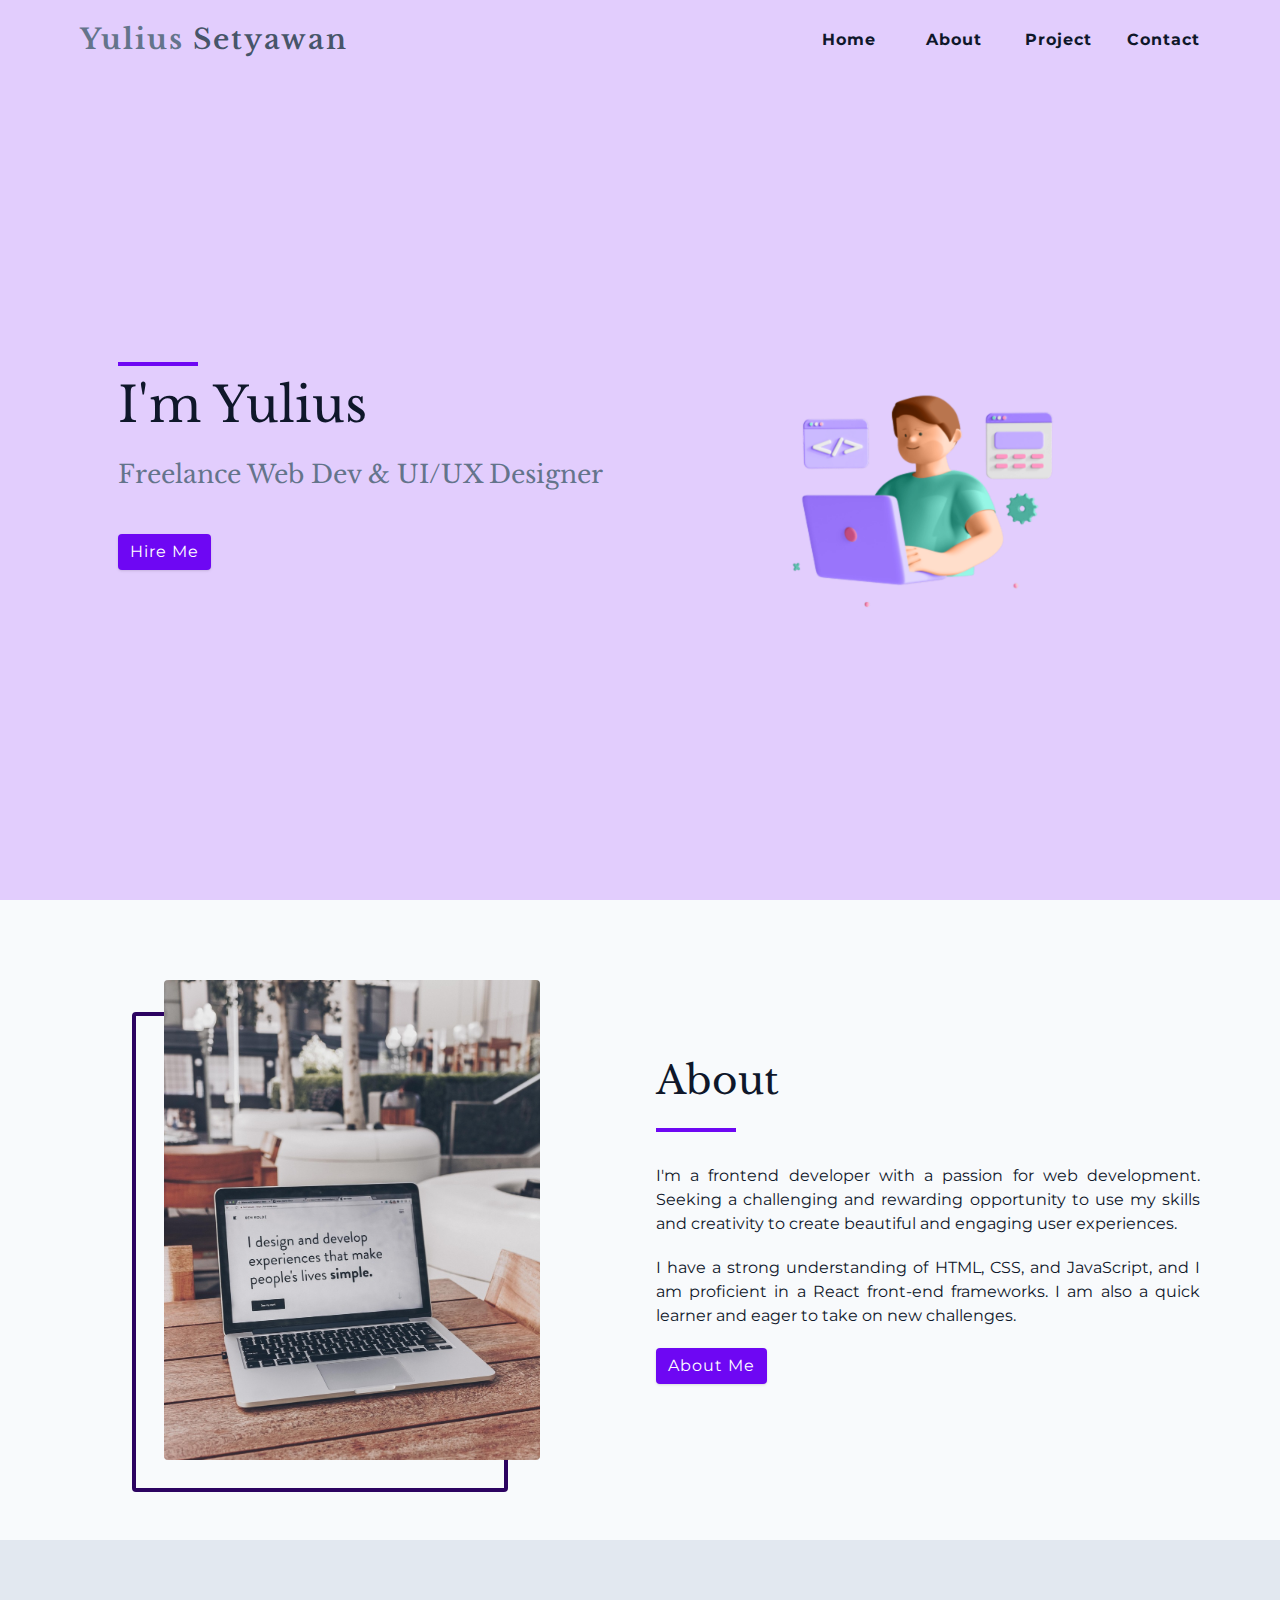
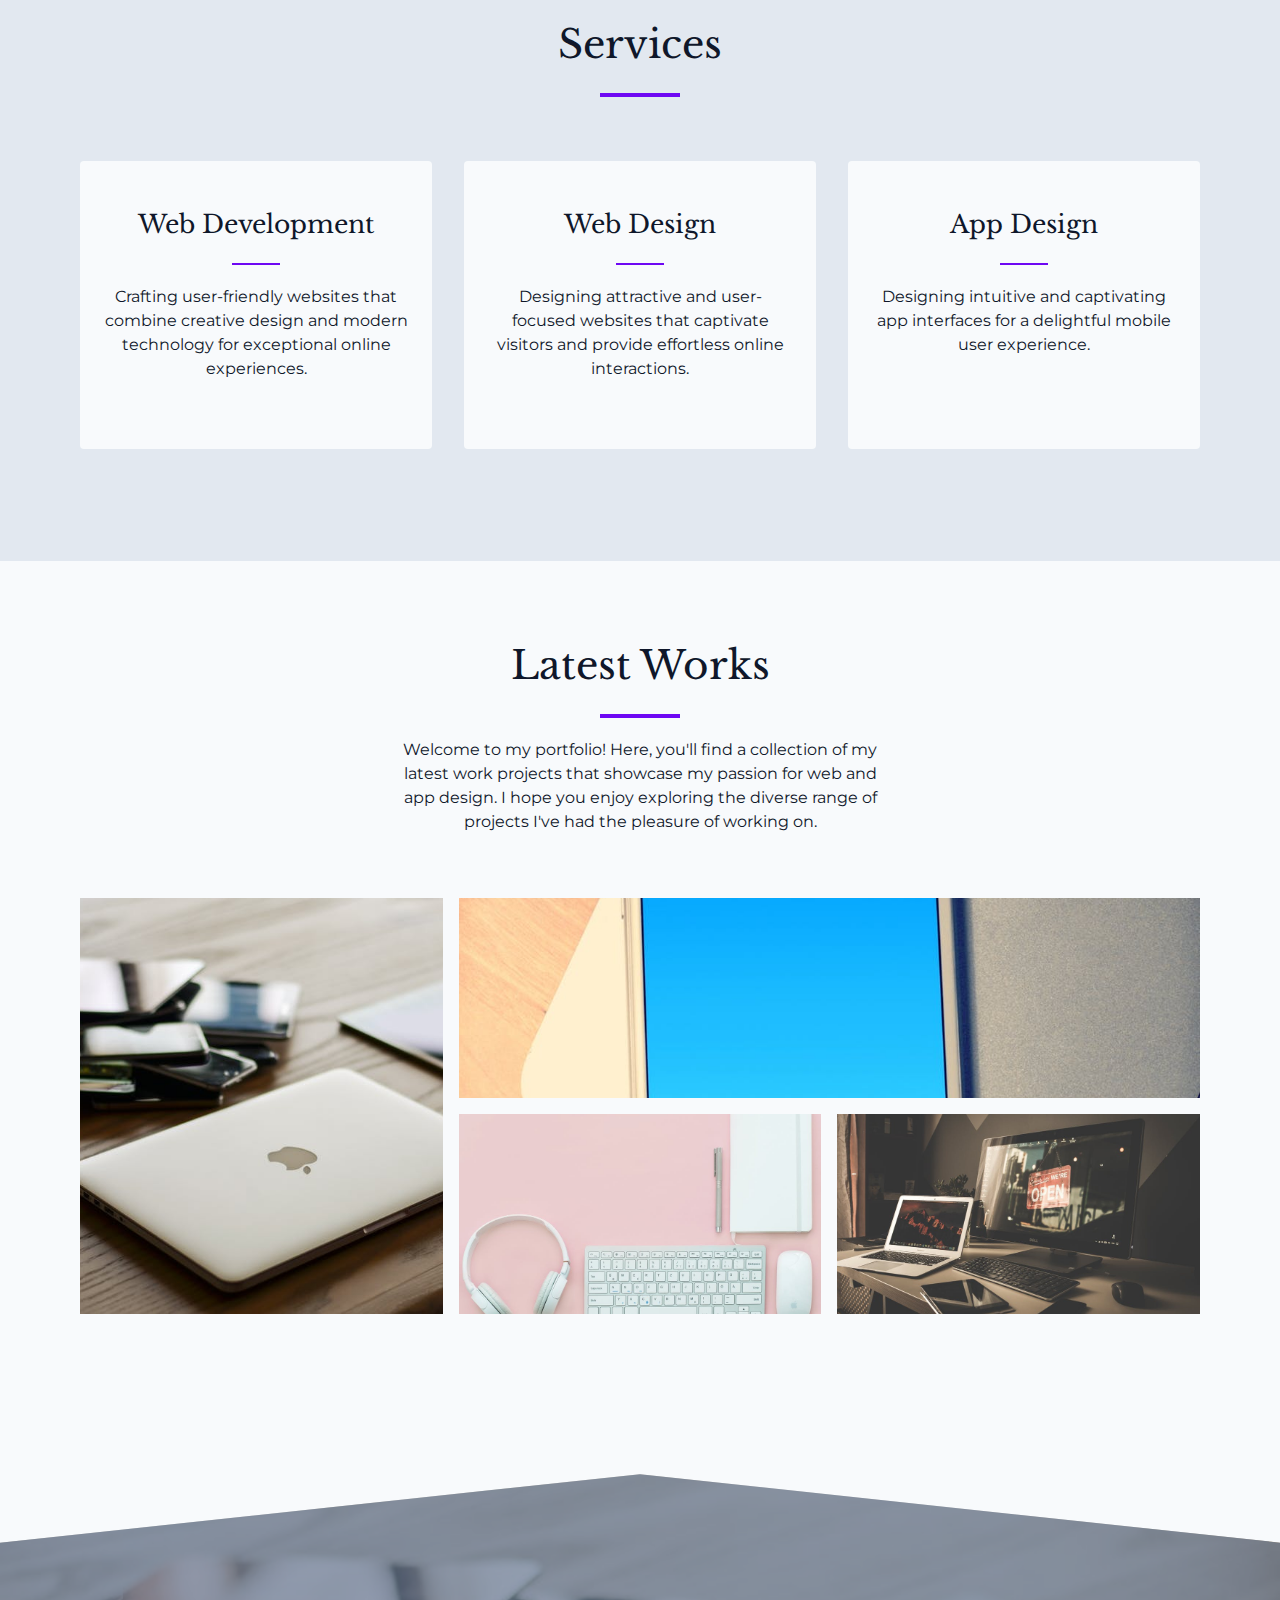
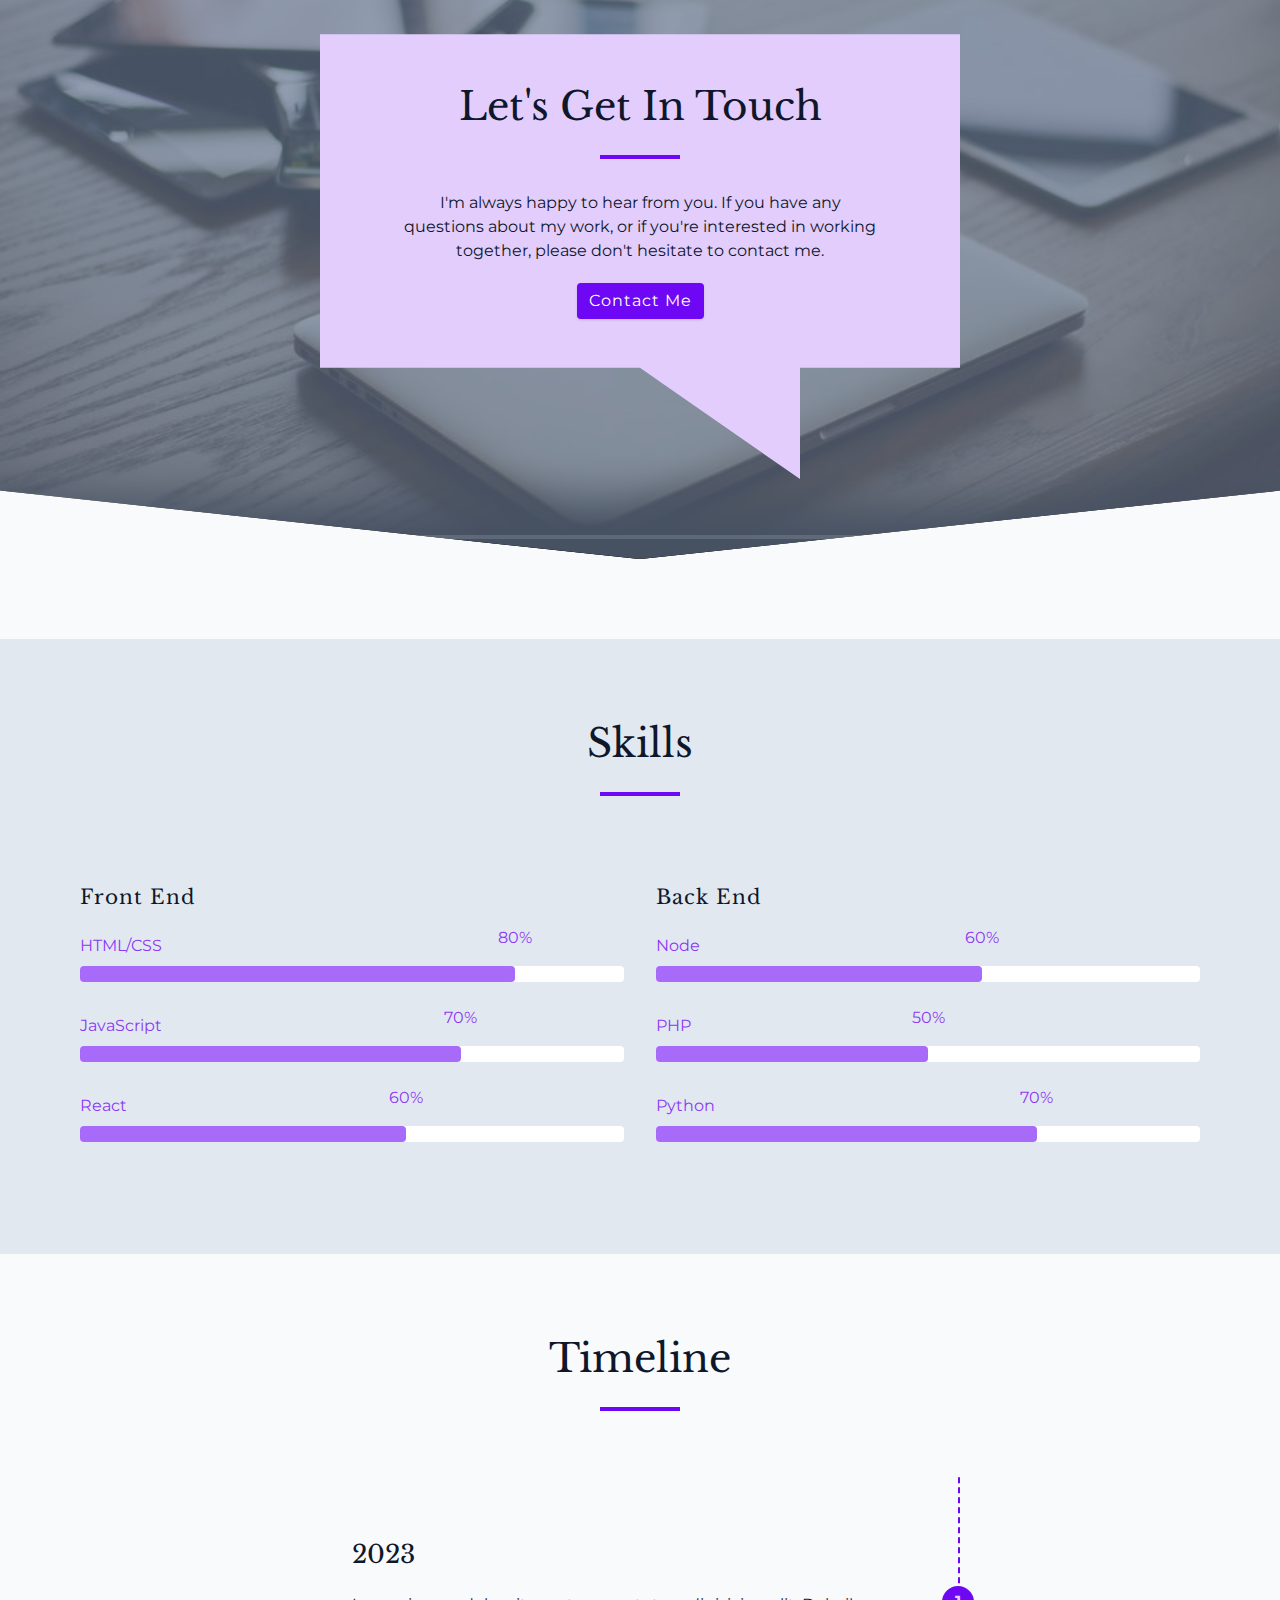
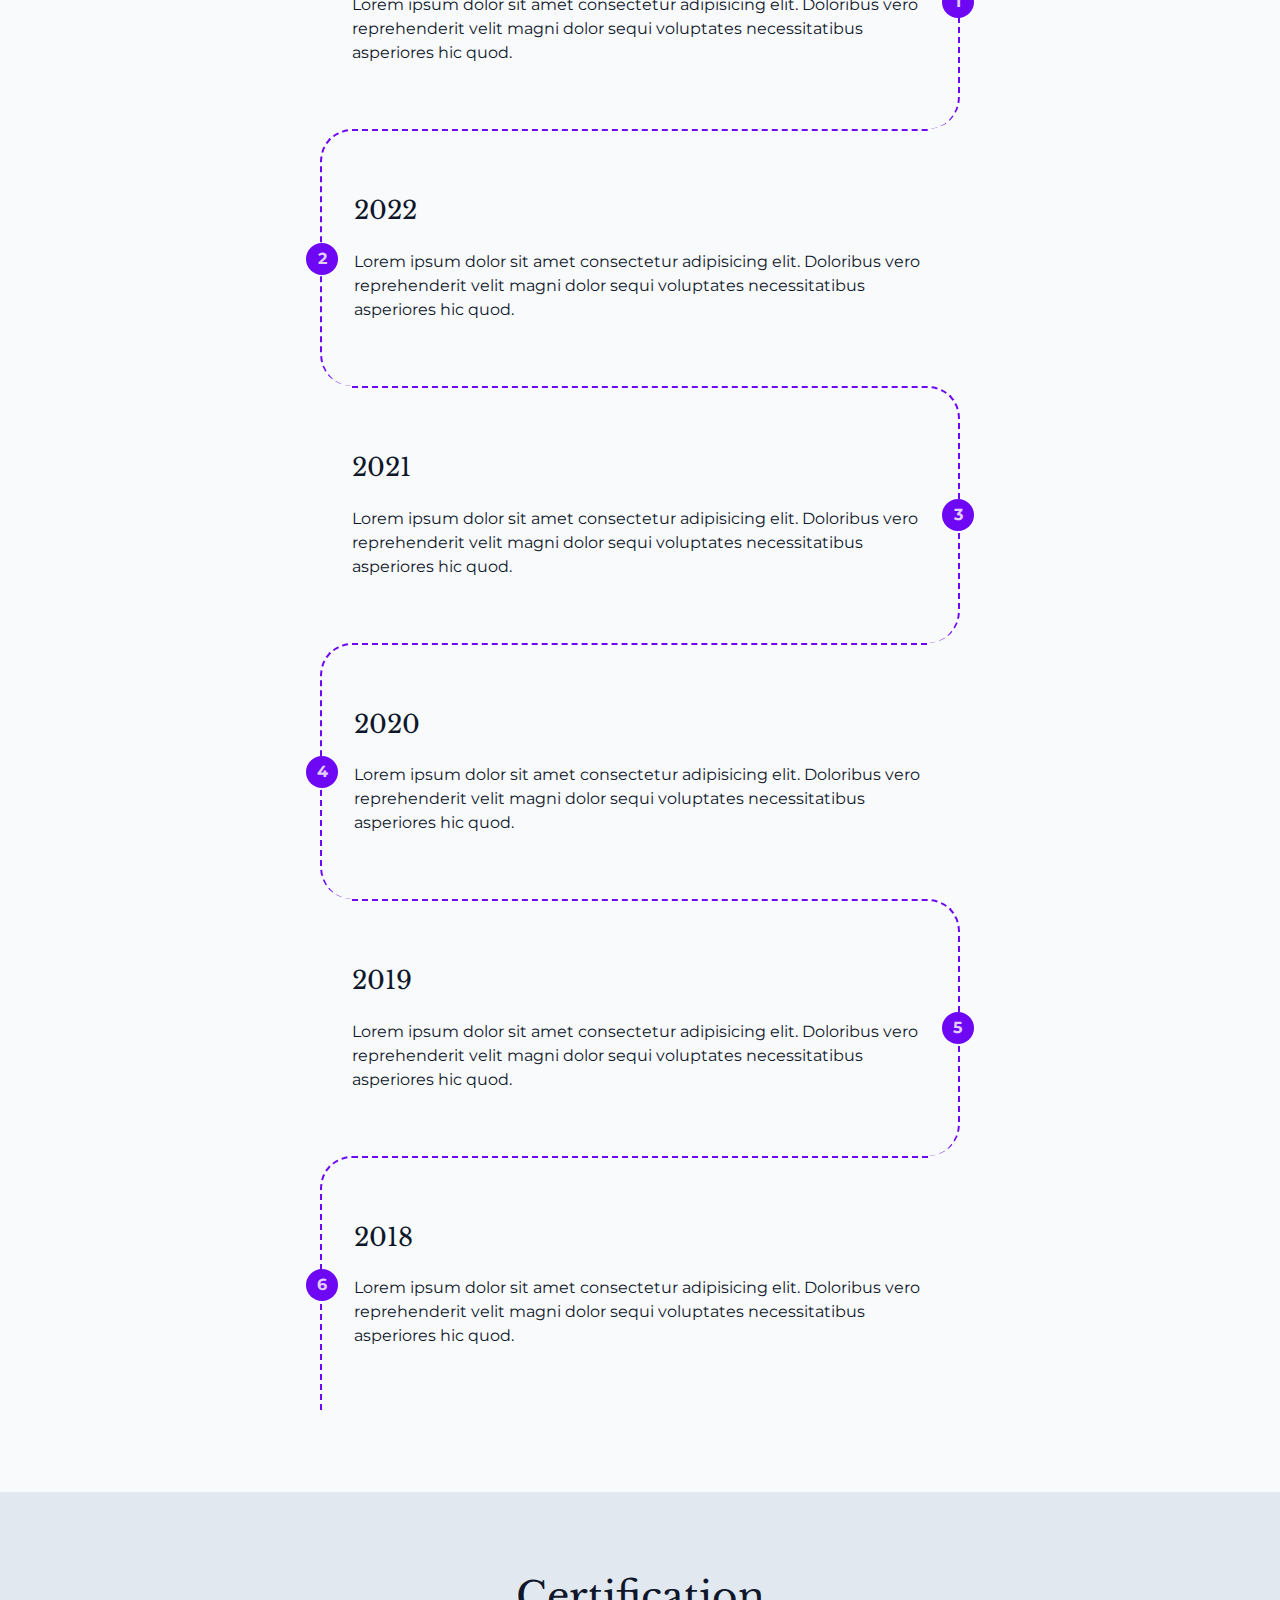
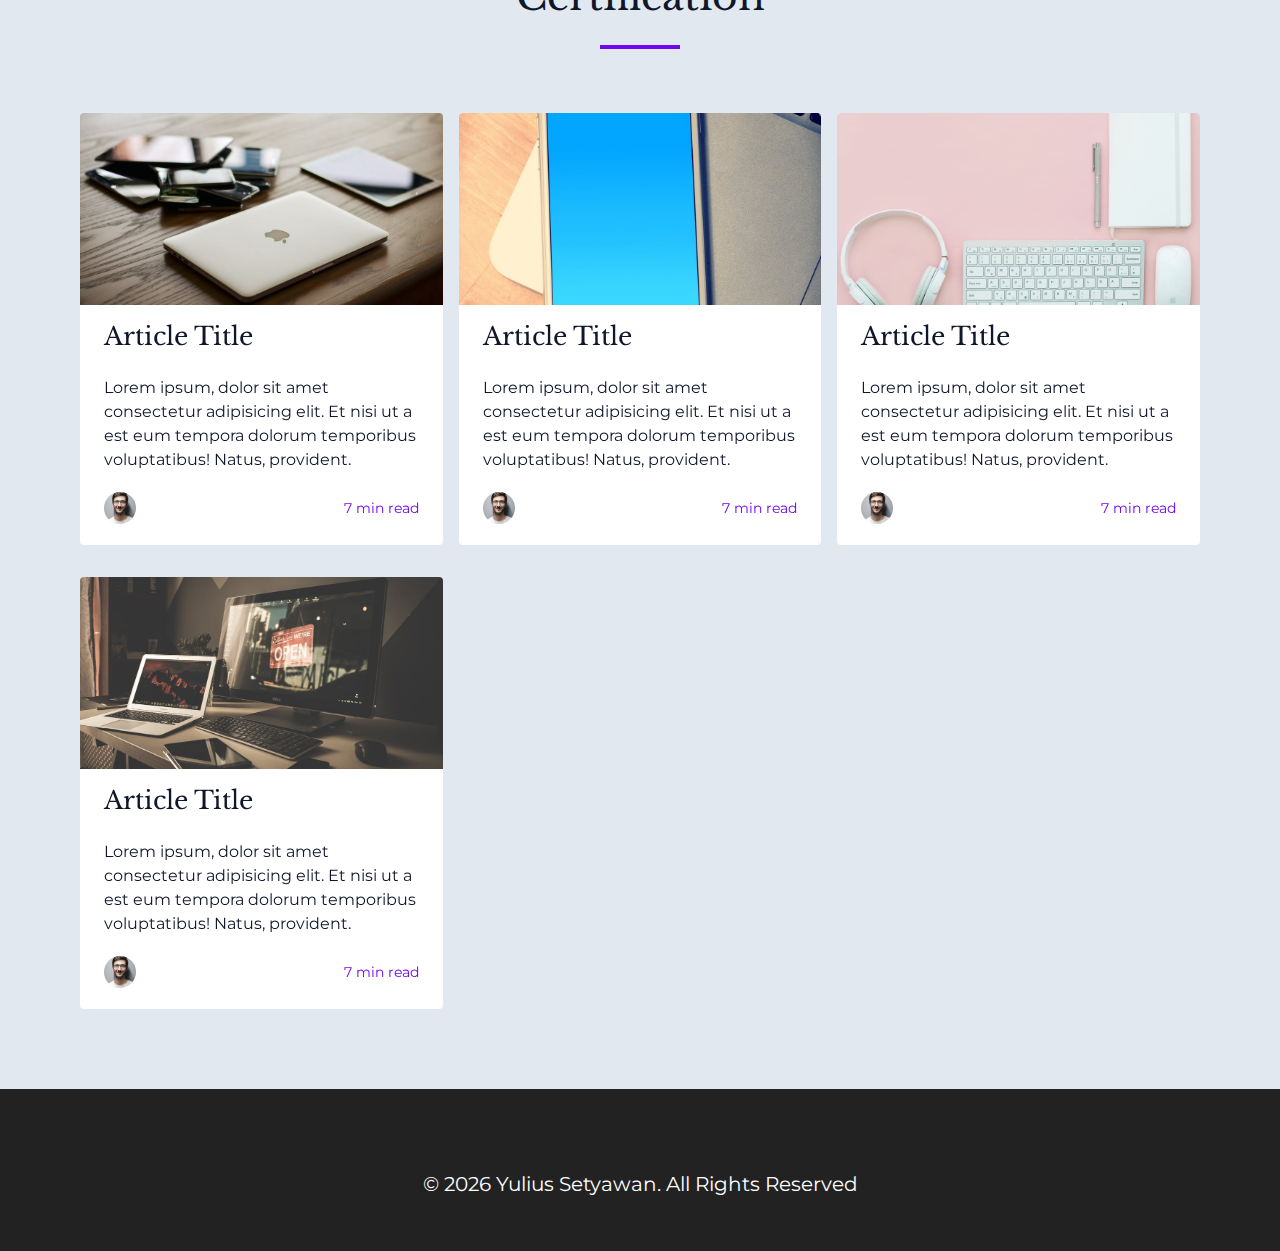
==== index.html @ 5d81283d "contact page" ====
<!DOCTYPE html>
<html lang="en">

<head>
  <meta charset="UTF-8">
  <meta name="viewport" content="width=device-width, initial-scale=1.0">
  <title>Yulius || Home</title>
  <!-- add icon link -->
  <link rel="icon" href="./images/favicon.png" type="image/x-icon">
  <!-- font-awesome -->
  <link rel="stylesheet" href="https://use.fontawesome.com/releases/v5.6.3/css/all.css"
    integrity="sha384-UHRtZLI+pbxtHCWp1t77Bi1L4ZtiqrqD80Kn4Z8NTSRyMA2Fd33n5dQ8lWUE00s/" crossorigin="anonymous">
  <!-- css -->
  <link rel="stylesheet" href="./css/normalize.css">
  <link rel="stylesheet" href="./css/styles.css">
</head>

<body>
  <!-- navbar -->
  <nav class="nav" id="nav">
    <div class="nav-center">
      <!-- nav header -->
      <div class="nav-header">
        <!-- <img src="./images/logo2.svg" alt="logo" class="nav-logo"> -->
        <h4 class="nav-logo">Yulius <span>Setyawan</span></h4>
        <button class="nav-btn" id="nav-btn">
          <i class="fas fa-bars"></i>
        </button>
      </div>
      <!-- nav links -->
      <ul class="nav-links">
        <li><a href="./index.html">home</a></li>
        <li><a href="./about.html">about</a></li>
        <li><a href="./project.html">project</a></li>
        <li><a href="./contact.html">contact</a></li>
      </ul>
    </div>
  </nav>
  <!-- end of navbar -->

  <!-- sidebar -->
  <aside class="sidebar" id="sidebar">
    <div>
      <button class="close-btn" id="close-btn"><i class="fas fa-times"></i></button>
      <!-- nav links -->
      <ul class="sidebar-links">
        <li><a href="./index.html">home</a></li>
        <li><a href="./about.html">about</a></li>
        <li><a href="./project.html">project</a></li>
        <li><a href="./contact.html">contact</a></li>
      </ul>
      <!-- social icons -->
      <ul class="social-icons">
        <li>
          <a href="https://www.linkedin.com/in/yulius17/" target="_blank" class="social-icon">
            <i class="fab fa-linkedin"></i>
          </a>
        </li>
        <li>
          <a href="https://github.com/yuliussetyawan" class="social-icon" target="_blank">
            <i class="fab fa-github"></i>
          </a>
        </li>
        <li>
          <a href="https://www.facebook.com/yulius.setyawan.35/" class="social-icon" target="_blank">
            <i class="fab fa-facebook"></i>
          </a>
        </li>
        <li>
          <a href="https://instagram.com/yuliussetyawan" class="social-icon" target="_blank">
            <i class="fab fa-instagram"></i>
          </a>
        </li>
        <li>
          <a href="https://twitter.com/ylssty17" class="social-icon" target="_blank">
            <i class="fab fa-twitter"></i>
          </a>
        </li>
      </ul>
    </div>
  </aside>
  <!-- end of sidebar -->
  <!-- hero -->
  <header class="hero">
    <div class="section-center hero-center">
      <article class="hero-info">
        <div class="underline"></div>
        <h1>i'm yulius</h1>
        <h4>freelance web dev & UI/UX Designer</h4>
        <a href="contact.html" class="btn hero-btn">hire me</a>
        <!-- social icons -->
        <ul class="social-icons hero-icons">
          <li>
            <a href="https://www.linkedin.com/in/yulius17/" target="_blank" class="social-icon">
              <i class="fab fa-linkedin"></i>
            </a>
          </li>
          <li>
            <a href="https://github.com/yuliussetyawan" class="social-icon" target="_blank">
              <i class="fab fa-github"></i>
            </a>
          </li>
          <li>
            <a href="https://www.facebook.com/yulius.setyawan.35/" class="social-icon" target="_blank">
              <i class="fab fa-facebook"></i>
            </a>
          </li>
          <li>
            <a href="https://instagram.com/yuliussetyawan" class="social-icon" target="_blank">
              <i class="fab fa-instagram"></i>
            </a>
          </li>
          <li>
            <a href="https://twitter.com/ylssty17" class="social-icon" target="_blank">
              <i class="fab fa-twitter"></i>
            </a>
          </li>
        </ul>
      </article>
      <article class="hero-img">
        <img src="./images/developer.png" class="photo" alt="profile photo" />
      </article>
    </div>
  </header>
  <!-- end of hero -->

  <!-- about -->
  <section class="section about">
    <div class="section-center about-center">
      <!-- about img -->
      <article class="about-img">
        <img src="./images/hero-img.jpg" alt="about img" class="photo">
      </article>
      <!-- about info -->
      <article class="about-info">
        <!-- section title -->
        <div class="section-title about-title">
          <h2>about</h2>
          <div class="underline"></div>
        </div>
        <!--end of section title -->
        <p>
          I'm a frontend developer with a passion for web development. Seeking a challenging and rewarding opportunity
          to
          use my skills and creativity to create beautiful and engaging user experiences.
        </p>
        <p> I have a strong understanding of HTML, CSS, and JavaScript, and I am proficient in a React front-end
          frameworks. I am also a quick learner and eager to take on new challenges.</p>
        <a href="about.html" class="btn">about me</a>

      </article>
    </div>
  </section>
  <!-- end of about -->

  <!-- services -->
  <section class="section services">
    <!-- section title  -->
    <div class="section-title">
      <h2>services</h2>
      <div class="underline"></div>
    </div>
    <!-- end of section title -->
    <div class="section-center services-center">
      <!-- single service -->
      <article class="service">
        <i class="fas fa-code service-icon"></i>
        <h4>web development</h4>
        <div class="underline"></div>
        <p>Crafting user-friendly websites that combine creative design and modern technology for exceptional online
          experiences.</p>
      </article>
      <!-- end of single service -->
      <article class="service">
        <i class="fab fa-sketch service-icon"></i>
        <h4>web design</h4>
        <div class="underline"></div>
        <p>Designing attractive and user-focused websites that captivate visitors and provide effortless online
          interactions.</p>
      </article>
      <!-- end of single service -->
      <!-- single service -->
      <article class="service">
        <i class="fab fa-android service-icon"></i>
        <h4>app design</h4>
        <div class="underline"></div>
        <p>Designing intuitive and captivating app interfaces for a delightful mobile user experience.</p>
      </article>
      <!-- end of single service -->
    </div>
  </section>
  <!-- end of services -->

  <!-- projects -->
  <section class="section projects">
    <!-- section title -->
    <div class="section-title">
      <h2>latest works</h2>
      <div class="underline"></div>
      <p class="projects-text">
        Welcome to my portfolio! Here, you'll find a collection of my latest work projects that showcase my passion for
        web and app design. I hope you enjoy exploring the diverse range of projects I've had the pleasure of working
        on.
      </p>
    </div>
    <!--end of section title -->
    <div class="section-center projects-center">
      <!-- single project -->
      <a href="projects.html" class="project-1">
        <article class="project"> <img src="./images/project-1.jpeg" alt="single project" class="project-img" />
          <div class="project-info">
            <h4>project title</h4>
            <p>client name</p>
          </div>
        </article>
      </a>
      <!-- end of single project -->
      <!-- single project -->
      <a href="projects.html" class="project-2">
        <article class="project">
          <img class="project-img" src="./images/project-2.jpeg" alt="single project">
          <div class="project-info">
            <h4>project title</h4>
            <p>client name</p>
          </div>
        </article>
      </a>
      <!-- end of single project -->
      <!-- single project -->
      <a href="projects.html" class="project-3">
        <article class="project">
          <img src="./images/project-3.jpeg" class="project-img" alt="single project">
          <div class="project-info">
            <h4>project title</h4>
            <p>client name</p>
          </div>
        </article>
      </a>
      <!-- end of single project -->
      <!-- single project -->
      <a href="projects.html" class="project-4">
        <article class="project">
          <img src="./images/project-4.jpeg" alt="single project" class="project-img">
          <div class="project-info">
            <h4>project title</h4>
            <p>client name</p>
          </div>
        </article>
      </a>
      <!-- end of single project -->
    </div>
  </section>
  <!-- end of projects -->

  <!-- connect -->
  <section class="connect">
    <video controls autoplay muted loop class="video-container" poster="./images/project-1.jpeg">
      <!-- because in sense eventually there would be more format, so don't go for src directly in video tag -->
      <source src="./videos/connect.mp4" type="video/mp4" /> Sorry, your browser doesn't support embedded videos
    </video>
    <div class="video-banner">
      <!-- section title -->
      <div class="section-title">
        <h2>let's get in touch</h2>
        <div class="underline"></div>
      </div>
      <!-- end of section title -->
      <p class="video-text">
        I'm always happy to hear from you. If you have any questions about my work, or if you're interested in working
        together, please don't hesitate to contact me.
      </p>
      <a href="contact.html" class="btn">contact me</a>
    </div>
  </section>
  <!-- end of connect -->

  <!-- skills -->
  <section class="section skills">
    <!-- section title -->
    <div class="section-title">
      <h2>skills</h2>
      <div class="underline"></div>
    </div>
    <!-- end of section title -->
    <div class="section-center skills-center">
      <article>
        <h3>front end</h3>
        <!-- single skill -->
        <div class="skill">
          <p>HTML/CSS</p>
          <div class="skill-container">
            <div class="skill-value value-80">
            </div>
            <p class="skill-text skill-text-80">80%</p>
          </div>
        </div>
        <!-- end of single skill -->
        <!-- single skill -->
        <div class="skill">
          <p>JavaScript</p>
          <div class="skill-container">
            <div class="skill-value value-70"></div>
            <p class="skill-text skill-text-70">70%</p>
          </div>
        </div>
        <!-- end of single skill -->
        <!-- single skill -->
        <div class="skill">
          <p>React</p>
          <div class="skill-container">
            <div class="skill-value value-60"></div>
            <p class="skill-text skill-text-60">60%</p>
          </div>
        </div>
        <!-- end of single skill -->
      </article>
      <article>
        <h3>back end</h3>
        <!-- single skill -->
        <div class="skill">
          <p>Node</p>
          <div class="skill-container">
            <div class="skill-value value-60"></div>
            <p class="skill-text skill-text-60">60%</p>
          </div>
        </div>
        <!-- end of single skill -->
        <!-- single skill -->
        <div class="skill">
          <p>PHP</p>
          <div class="skill-container">
            <div class="skill-value value-50"></div>
            <p class="skill-text skill-text-50">50%</p>
          </div>
        </div>
        <!-- end of single skill -->
        <!-- single skill -->
        <div class="skill">
          <p>Python</p>
          <div class="skill-container">
            <div class="skill-value value-70"></div>
            <p class="skill-text skill-text-70">70%</p>
          </div>
        </div>
        <!-- end of single skill -->
      </article>
    </div>
  </section>
  <!-- end of skills -->

  <!-- timeline -->
  <section class="section timeline">
    <!-- section title -->
    <div class="section-title">
      <h2>timeline</h2>
      <div class="underline"></div>
    </div>
    <!-- end of section title -->
    <div class="section-center timeline-center">
      <!-- single timeline item -->
      <article class="timeline-item">
        <h4>2023</h4>
        <p>Lorem ipsum dolor sit amet consectetur adipisicing elit. Doloribus vero reprehenderit velit magni dolor sequi
          voluptates necessitatibus asperiores hic quod.</p>
        <span class="number">1</span>
      </article>
      <!-- end of single timeline item -->
      <!-- single timeline item -->
      <article class="timeline-item">
        <h4>2022</h4>
        <p>Lorem ipsum dolor sit amet consectetur adipisicing elit. Doloribus vero reprehenderit velit magni dolor sequi
          voluptates necessitatibus asperiores hic quod.</p>
        <span class="number">2</span>
      </article>
      <!-- end of single timeline item -->
      <!-- single timeline item -->
      <article class="timeline-item">
        <h4>2021</h4>
        <p>Lorem ipsum dolor sit amet consectetur adipisicing elit. Doloribus vero reprehenderit velit magni dolor sequi
          voluptates necessitatibus asperiores hic quod.</p>
        <span class="number">3</span>
      </article>
      <!-- end of single timeline item -->
      <!-- single timeline item -->
      <article class="timeline-item">
        <h4>2020</h4>
        <p>Lorem ipsum dolor sit amet consectetur adipisicing elit. Doloribus vero reprehenderit velit magni dolor sequi
          voluptates necessitatibus asperiores hic quod.</p>
        <span class="number">4</span>
      </article>
      <!-- end of single timeline item -->
      <!-- single timeline item -->
      <article class="timeline-item">
        <h4>2019</h4>
        <p>Lorem ipsum dolor sit amet consectetur adipisicing elit. Doloribus vero reprehenderit velit magni dolor sequi
          voluptates necessitatibus asperiores hic quod.</p>
        <span class="number">5</span>
      </article>
      <!-- end of single timeline item -->
      <!-- single timeline item -->
      <article class="timeline-item">
        <h4>2018</h4>
        <p>Lorem ipsum dolor sit amet consectetur adipisicing elit. Doloribus vero reprehenderit velit magni dolor sequi
          voluptates necessitatibus asperiores hic quod.</p>
        <span class="number">6</span>
      </article>
      <!-- end of single timeline item -->
    </div>
  </section>
  <!-- end of timeline -->

  <!-- certification -->
  <section class="section cert">
    <!-- section title -->
    <div class="section-title">
      <h2>Certification</h2>
      <div class="underline"></div>
    </div>
    <!--end of section title -->
    <div class="section-center cert-center">
      <!-- single article -->
      <div class="card">
        <!-- front of the card -->
        <div class="card-side card-front">
          <img src="./images/project-1.jpeg" alt="" />
          <div class="card-info">
            <h4>article title</h4>
            <p>
              Lorem ipsum, dolor sit amet consectetur adipisicing elit. Et
              nisi ut a est eum tempora dolorum temporibus voluptatibus!
              Natus, provident.
            </p>
            <div class="card-footer">
              <img src="./images/hero-img-small.jpeg" alt="author image" />
              <p>7 min read</p>
            </div>
          </div>
        </div>
        <!-- card back  -->
        <div class="card-side card-back">
          <button class="btn">read more</button>
        </div>
      </div>
      <!-- end of single article -->
      <!-- single article -->
      <div class="card">
        <!-- front of the card -->
        <div class="card-side card-front">
          <img src="./images/project-2.jpeg" alt="" />
          <div class="card-info">
            <h4>article title</h4>
            <p>
              Lorem ipsum, dolor sit amet consectetur adipisicing elit. Et
              nisi ut a est eum tempora dolorum temporibus voluptatibus!
              Natus, provident.
            </p>
            <div class="card-footer">
              <img src="./images/hero-img-small.jpeg" alt="author image" />
              <p>7 min read</p>
            </div>
          </div>
        </div>
        <!-- card back  -->
        <div class="card-side card-back">
          <button class="btn">read more</button>
        </div>
      </div>
      <!-- end of single article -->
      <!-- single article -->
      <div class="card">
        <!-- front of the card -->
        <div class="card-side card-front">
          <img src="./images/project-3.jpeg" alt="" />
          <div class="card-info">
            <h4>article title</h4>
            <p>
              Lorem ipsum, dolor sit amet consectetur adipisicing elit. Et
              nisi ut a est eum tempora dolorum temporibus voluptatibus!
              Natus, provident.
            </p>
            <div class="card-footer">
              <img src="./images/hero-img-small.jpeg" alt="author image" />
              <p>7 min read</p>
            </div>
          </div>
        </div>
        <!-- card back  -->
        <div class="card-side card-back">
          <button class="btn">read more</button>
        </div>
      </div>
      <!-- end of single article -->
      <!-- single article -->
      <div class="card">
        <!-- front of the card -->
        <div class="card-side card-front">
          <img src="./images/project-4.jpeg" alt="" />
          <div class="card-info">
            <h4>article title</h4>
            <p>
              Lorem ipsum, dolor sit amet consectetur adipisicing elit. Et
              nisi ut a est eum tempora dolorum temporibus voluptatibus!
              Natus, provident.
            </p>
            <div class="card-footer">
              <img src="./images/hero-img-small.jpeg" alt="author image" />
              <p>7 min read</p>
            </div>
          </div>
        </div>
        <!-- card back  -->
        <div class="card-side card-back">
          <button class="btn">read more</button>
        </div>
      </div>
      <!-- end of single article -->
    </div>
  </section>
  <!--end of  blog -->

  <!-- footer -->
  <footer class="footer">
    <!-- social icons -->
    <!-- social icons -->
    <ul class="social-icons hero-icons">
      <li>
        <a href="https://www.linkedin.com/in/yulius17/" target="_blank" class="social-icon">
          <i class="fab fa-linkedin"></i>
        </a>
      </li>
      <li>
        <a href="https://github.com/yuliussetyawan" class="social-icon" target="_blank">
          <i class="fab fa-github"></i>
        </a>
      </li>
      <li>
        <a href="https://www.facebook.com/yulius.setyawan.35/" class="social-icon" target="_blank">
          <i class="fab fa-facebook"></i>
        </a>
      </li>
      <li>
        <a href="https://instagram.com/yuliussetyawan" class="social-icon" target="_blank">
          <i class="fab fa-instagram"></i>
        </a>
      </li>
      <li>
        <a href="https://twitter.com/ylssty17" class="social-icon" target="_blank">
          <i class="fab fa-twitter"></i>
        </a>
      </li>
    </ul>
    
    <p>&copy; <span id="date"></span> yulius setyawan. all rights reserved</p>
  </footer>
  <!-- end of footer -->
  <script src="./js/app.js"></script>
</body>

</html>
---- css/styles.css ----
/*
=============== 
Fonts
===============
*/
@import url("https://fonts.googleapis.com/css?family=Montserrat:400|Libre+Baskerville:400");

/*
=============== 
Variables
===============
*/
:root {
  /* colors */
  /* primary */
  --primary-100: #e2cdfd;
  --primary-200: #c59cfa;
  --primary-300: #a86af8;
  --primary-400: #8b39f5;
  --primary-500: #6e07f3;
  --primary-600: #5806c2;
  --primary-700: #420492;
  --primary-800: #2c0361;
  --primary-900: #160131;

  /* grey */
  --grey-50: #f8fafc;
  --grey-100: #f1f5f9;
  --grey-200: #e2e8f0;
  --grey-300: #cbd5e1;
  --grey-400: #94a3b8;
  --grey-500: #64748b;
  --grey-600: #475569;
  --grey-700: #334155;
  --grey-800: #1e293b;
  --grey-900: #0f172a;

  /* rest of the colors */
  --black: #222;
  --white: #fff;
  --red-light: #f8d7da;
  --red-dark: #842029;
  --green-light: #d1e7dd;
  --green-dark: #0f5132;

  /* fonts */
  --headingFont: "Libre Baskerville", serif;
  --bodyFont: "Montserrat", sans-serif;
  --smallText: 0.8rem;
  /* rest of the vars */
  --backgroundColor: var(--grey-50);
  --textColor: var(--grey-900);
  --borderRadius: 0.25rem;
  --letterSpacing: 1px;
  --transition: all 0.3s linear;
  --max-width: 1120px;
  --fixed-width: 600px;

  /* box shadow */
  --shadow-1: 0 1px 3px 0 rgb(0 0 0 / 0.1), 0 1px 2px -1px rgb(0 0 0 / 0.1);
  --shadow-2: 0 4px 6px -1px rgb(0 0 0 / 0.1), 0 2px 4px -2px rgb(0 0 0 / 0.1);
  --shadow-3: 0 10px 15px -3px rgb(0 0 0 / 0.1), 0 4px 6px -4px rgb(0 0 0 / 0.1);
  --shadow-4: 0 20px 25px -5px rgb(0 0 0 / 0.1),
    0 8px 10px -6px rgb(0 0 0 / 0.1);
}

/*
=============== 
Global Classes
===============
*/
*,
::after,
::before {
  box-sizing: border-box;
  margin: 0;
  padding: 0;
}

/* typescale */
html {
  font-size: 100%;
} /*16px*/
body {
  background: var(--backgroundColor);
  font-family: var(--bodyFont);
  font-weight: 400;
  line-height: 1.5;
  color: var(--textColor);
}
p {
  margin-bottom: 1.25rem;
  max-width: 40em;
}
h1,
h2,
h3,
h4,
h5 {
  margin: 0;
  margin-bottom: 1.38rem;
  font-family: var(--headingFont);
  font-weight: 400;
  line-height: 1.3;
  text-transform: capitalize;
}
h1 {
  margin-top: 0;
  font-size: 3.052rem;
}
h2 {
  font-size: 2.441rem;
}
h3 {
  font-size: 1.953rem;
}
h4 {
  font-size: 1.563rem;
}
h5 {
  font-size: 1.25rem;
}
small,
.text_small {
  font-size: var(--smallText);
}
a {
  text-decoration: none;
}
ul {
  list-style-type: none;
  padding: 0;
}
img:not(.nav-logo) {
  width: 100%;
  /* if not display: block, there is weird empty space in the bottom */
  display: block;
  object-fit: cover;
}

/* buttons */
.btn {
  cursor: pointer;
  color: var(--white);
  background: var(--primary-500);
  border: transparent;
  border-radius: var(--borderRadius);
  letter-spacing: var(--letterSpacing);
  padding: 0.375rem 0.75rem;
  box-shadow: var(--shadow-1);
  transition: var(--transition);
  text-transform: capitalize;
  display: inline-block;
}
.btn:hover {
  background: var(--primary-700);
  box-shadow: var(--shadow-3);
}
.btn-hipster {
  color: var(--primary-500);
  background: var(--primary-200);
}
.btn-hipster:hover {
  color: var(--primary-200);
  background: var(--primary-700);
}
.btn-block {
  width: 100%;
}
/* alerts */
.alert {
  padding: 0.375rem 0.75rem;
  margin-bottom: 1rem;
  border-color: transparent;
  border-radius: var(--borderRadius);
}
.alert-danger {
  color: var(--red-dark);
  background: var(--red-light);
}
.alert-success {
  color: var(--green-dark);
  background: var(--green-light);
}

/* form */
.form {
  width: 90vw;
  max-width: var(--fixed-width);
  background: var(--white);
  border-radius: var(--borderRadius);
  box-shadow: var(--shadow-4);
  padding: 2rem 2.5rem;
  margin: 2rem auto;
}
.form h4 {
  text-align: center;
}
.form-label {
  display: block;
  font-size: var(--small-text);
  margin-bottom: 0.5rem;
  text-transform: capitalize;
  letter-spacing: var(--letterSpacing);
}
.form-input,
.form-textarea {
  width: 100%;
  padding: 0.375rem 0.75rem;
  border-radius: var(--borderRadius);
  background: var(--backgroundColor);
  border: 1px solid var(--grey-200);
}

.form-row {
  margin-bottom: 1rem;
}

.form-textarea {
  height: 7rem;
}
::placeholder {
  font-family: inherit;
  color: var(--grey-400);
}
.form-alert {
  color: var(--red-dark);
  letter-spacing: var(--letterSpacing);
  text-transform: capitalize;
}

/* loading */
@keyframes spinner {
  to {
    transform: rotate(360deg);
  }
}

.loading {
  width: 6rem;
  height: 6rem;
  border: 5px solid var(--grey-400);
  border-radius: 50%;
  border-top-color: var(--primary-500);
  animation: spinner 0.6s linear infinite;
  margin: 0 auto;
}

/* title */
.title {
  text-align: center;
}

/* section */
.section {
  padding: 5rem 0;
}
.section-center {
  width: 90vw;
  margin: 0 auto;
  max-width: var(--max-width);
}
@media screen and (min-width: 992px) {
  .section-center {
    width: 95vw;
  }
}

/* added during progress */
.underline {
  width: 5rem;
  height: 0.25rem;
  margin-bottom: 1.25rem;
  background: var(--primary-500);
  margin-left: auto;
  margin-right: auto;
}
.section-title {
  margin-bottom: 4rem;
  text-align: center;
}
@media screen and (min-width: 992px) {
  .about-img::before {
    content: "";
    position: absolute;
    width: 100%;
    height: 100%;
    border: 0.25rem solid var(--primary-800);
    top: 2rem;
    /* right: -2rem; */
    border-radius: var(--borderRadius);
  }
}

/*
=============== 
Navbar
===============
*/
.nav-links {
  display: none;
}
.nav {
  height: 5rem;
  padding: 1rem;
  display: grid;
  align-items: center;
  transition: var(--transition);
}
.nav-center {
  width: 100%;
  margin: 0 auto;
  max-width: var(--max-width);
}
.nav-logo {
  font-size: 1.75rem;
  color: var(--grey-500);
  font-weight: 900;
  letter-spacing: 2px;
  margin-bottom: 0;
  text-transform: capitalize;
}
.nav-logo span {
  font-weight: 600;
  color: var(--grey-600);
}
.nav-header {
  display: grid;
  grid-template-columns: auto 1fr;
  align-items: center;
}
.nav-btn {
  background: transparent;
  border-color: transparent;
  font-size: 2rem;
  color: var(--primary-500);
  cursor: pointer;
  justify-self: end;
}
@media screen and (min-width: 768px) {
  .nav {
    background: var(--primary-100);
  }
  .nav-btn {
    display: none;
  }
  .nav-center {
    display: grid;
    grid-template-columns: auto 1fr;
    align-items: center;
  }
  .nav-links {
    display: grid;
    grid-template-columns: repeat(4, 1fr);
    justify-items: center;
    column-gap: 2rem;
    justify-self: end;
  }
  .nav-links a {
    text-transform: capitalize;
    color: var(--grey-900);
    font-weight: bold;
    letter-spacing: var(--letterSpacing);
    transition: var(--transition);
  }
  .nav-links a:hover {
    color: var(--primary-500);
  }
}
/* fixed navbar */
.navbar-fixed {
  position: fixed;
  top: 0;
  left: 0;
  width: 100%;
  background: var(--white);
  z-index: 2;
  box-shadow: var(--shadow-2);
}

/*
=============== 
Sidebar
===============
*/
.sidebar {
  position: fixed;
  top: 0;
  left: 0;
  width: 100%;
  height: 100%;
  display: grid;
  z-index: 10;
  align-items: center;
  justify-content: center;
  background: var(--grey-100);
  transition: var(--transition);
  /* hide sidebar */
  transform: translateX(-100%);
}
.show-sidebar {
  transform: translateX(0);
}
.sidebar-links {
  text-align: center;
}
.sidebar-links a {
  font-size: 2rem;
  display: block;
  text-transform: capitalize;
  transition: var(--transition);
  color: var(--grey-500);
  letter-spacing: var(--spacing);
  margin-bottom: 1.5rem;
}
.sidebar-links a:hover {
  color: var(--primary-500);
}
.social-icons {
  display: grid;
  grid-template-columns: repeat(5, 1fr);
  margin-top: 3rem;
  width: 20rem;
  justify-items: center;
}
.social-icons a {
  font-size: 1.5rem;
  color: var(--grey-900);
  transition: var(--transition);
}
.social-icons a:hover {
  color: var(--primary-500);
}
.close-btn {
  position: absolute;
  top: 1rem;
  right: 1rem;
  font-size: 3rem;
  background: transparent;
  border-color: transparent;
  color: #bb2525;
  cursor: pointer;
  transition: var(--transition);
}
.close-btn:hover {
  color: #e66b6b;
}

/*
=============== 
Hero
===============
*/
/* underline added to globals */
.hero {
  background: var(--primary-100);
}
.hero .underline {
  margin-bottom: 0.5rem;
  margin-left: 0;
}
.hero-img {
  display: none;
}
.hero-center {
  min-height: calc(100vh - 5rem);
  display: grid;
  place-items: center;
}
.hero-info h4 {
  color: var(--grey-500);
}
.hero-icons {
  justify-items: start;
}
.hero-btn {
  margin-top: 1.25rem;
}
@media screen and (min-width: 992px) {
  .hero-img {
    display: block;
    position: relative;
  }
  .hero-center {
    grid-template-columns: 1fr 1fr;
  }
  /* the :before element is added to global classes */
}
.photo {
  max-width: 25rem;
  max-height: 30rem;
  object-fit: cover;
  border-radius: var(--borderRadius);
  /* frame should behind the photo  */
  position: relative;
}

/*
=============== 
About
===============
*/
/* section title added to globals */
.about-title {
  text-align: left;
  margin-bottom: 2rem;
}
.about-title .underline {
  margin-left: 0;
}
.about-center {
  display: grid;
  gap: 3rem 2rem;
}
.about-img {
  justify-self: center;
}
.about-info p {
  text-align: justify;
}
@media screen and (min-width: 992px) {
  .about-center {
    grid-template-columns: 1fr 1fr;
  }
  /* frame added to global css */
  .about-img {
    position: relative;
    justify-self: center;
  }
  .about-img::before {
    left: -2rem;
  }
  .about-info {
    align-self: center;
  }
}

/*
=============== 
Services
===============
*/
.services {
  background: var(--grey-200);
}
.service {
  text-align: center;
  background: var(--backgroundColor);
  padding: 3rem 1.5rem;
  margin-bottom: 2rem;
  border-radius: var(--borderRadius);
  transition: var(--transition);
}
.service-icon {
  font-size: 2rem;
  margin-bottom: 1.5rem;
}
.service .underline {
  width: 3rem;
  height: 0.12rem;
  transition: var(--transition);
}
.service p {
  transition: var(--transition);
}
.service:hover {
  background: var(--primary-500);
  color: var(--white);
}
.service:hover p {
  color: var(--white);
}
.service:hover .underline {
  background: var(--white);
}
@media screen and (min-width: 676px) {
  .services-center {
    display: grid;
    grid-template-columns: 1fr 1fr;
    column-gap: 2rem;
  }
}
@media screen and (min-width: 992px) {
  .services-center {
    grid-template-columns: repeat(3, 1fr);
  }
}
/*
=============== 
Projects
===============
*/
.projects-text {
  width: 85vw;
  margin: 0 auto;
  max-width: 30rem;
}
.project {
  position: relative;
  background: var(--primary-300);
  border-radius: var(--borderRadius);
  margin-bottom: 2rem;
}
.project-info {
  text-align: center;
  color: var(--white);
  position: absolute;
  top: 50%;
  left: 50%;
  transform: translate(-50%, -50%);
  transition: var(--transition);
  opacity: 0;
}
.project-info p {
  text-transform: capitalize;
  color: var(--white);
}
.project:hover .project-info {
  opacity: 1;
}
.project-img {
  transition: var(--transition);
  border-radius: var(--radius);
  height: 15rem;
  object-fit: cover;
}
.project:hover .project-img {
  opacity: 0.1;
}
.project::after {
  content: "";
  position: absolute;
  top: 0;
  left: 0;
  width: 100%;
  height: 100%;
  border: 0.25rem solid var(--white);
  border-radius: var(--borderRadius);
  transition: var(--transition);
  opacity: 0;
}
.project:hover::after {
  opacity: 1;
  transform: scale(0.8);
}
@media screen and (min-width: 676px) {
  .projects-center {
    display: grid;
    grid-template-columns: 1fr 1fr;
    column-gap: 2rem;
  }
}
@media screen and (min-width: 992px) {
  .projects-center {
    grid-template-columns: repeat(3, 1fr);
  }
}
@media screen and (min-width: 1170px) {
  .projects-center {
    grid-template-rows: 200px 200px;
    gap: 1rem;
    grid-template-areas:
      "a b b"
      "a c d";
  }
  /* rewrite project-img height from 15rem; */
  .project-img {
    height: 100%;
  }
  /* because the project is wrapped by <a> tag, need to stretch */
  .project {
    height: 100%;
  }
  .project-1 {
    grid-area: a;
  }
  .project-2 {
    grid-area: b;
  }
  .project-3 {
    grid-area: c;
  }
  .project-4 {
    grid-area: d;
  }
}

/*
=============== 
Connect
===============
*/
.connect {
  min-height: 40vh;
  position: relative;
  padding: 10rem 0 5rem 0;
  margin: 5rem 0;
  display: grid;
  place-items: center;
  clip-path: polygon(50% 0%, 100% 10%, 100% 90%, 50% 100%, 0 90%, 0 10%);
}
.video-container {
  position: absolute;
  top: 0;
  left: 0;
  width: 100%;
  height: 100%;
  object-fit: cover;
  z-index: -2;
}
/* create a whiter overlay over video img */
.connect::after {
  content: "";
  position: absolute;
  top: 0;
  left: 0;
  width: 100%;
  height: 100%;
  background: var(--grey-500);
  opacity: 0.7;
  z-index: -1;
}
.video-banner .section-title {
  margin-bottom: 2rem;
}
.video-text {
  max-width: 30rem;
}
.video-banner {
  background: var(--primary-100);
  padding: 3rem 5rem 10rem;
  text-align: center;
  clip-path: polygon(
    0% 0%,
    100% 0%,
    100% 75%,
    75% 75%,
    75% 100%,
    50% 75%,
    0% 75%
  );
}

/*
=============== 
Skills
===============
*/
.skills {
  background: var(--grey-200);
}
.skills h3 {
  font-size: 1.25rem;
  margin: 1.5rem 0;
  letter-spacing: var(--letterSpacing);
  font-weight: semibold;
}
.skill {
  margin-bottom: 2rem;
}
.skill p {
  margin-bottom: 0.5rem;
  text-transform: capitalize;
  color: var(--primary-400);
}
.skill-container {
  position: relative;
  height: 1rem;
  width: 100%;
  background: var(--white);
  border-radius: var(--borderRadius);
}
.skill-value {
  position: absolute;
  background: var(--primary-300);
  height: 100%;
  top: 0;
  left: 0;
  border-radius: var(--borderRadius);
}
.value-80 {
  width: 80%;
}
.value-70 {
  width: 70%;
}
.value-60 {
  width: 60%;
}
.value-50 {
  width: 50%;
}
.skill-text {
  position: absolute;
  top: -2.5rem;
  left: 50%;
  transform: translateX(-50%);
}
.skill-text-80 {
  left: 80%;
}
.skill-text-70 {
  left: 70%;
}
.skill-text-60 {
  left: 60%;
}
.skill-text-50 {
  left: 50%;
}
@media screen and (min-width: 768px) {
  .skills-center {
    display: grid;
    grid-template-columns: 1fr 1fr;
    column-gap: 2rem;
  }
}

/*
=============== 
Timeline
===============
*/
.timeline-center {
  width: 80vw;
  max-width: 40rem;
}
.timeline-item {
  border-top: 2px dashed var(--primary-500);
  margin: 0;
  padding: 4rem 2rem;
  position: relative;
}
.timeline p {
  /* margin-bottom for p is 1.25rem declared in global classes */
  margin-bottom: 0;
}
.timeline-item:nth-child(even) {
  border-left: 2px dashed var(--primary-500);
  border-top-left-radius: 2rem;
  border-bottom-left-radius: 2rem;
  padding-right: 0;
  /* customize top right corner radius to be rounded */
  margin-right: 2rem;
}
.timeline-item:nth-child(odd) {
  border-right: 2px dashed var(--primary-500);
  border-top-right-radius: 2rem;
  border-bottom-right-radius: 2rem;
  padding-left: 0;
  /* customize top right corner radius to be rounded */
  margin-left: 2rem;
}
.timeline-item:first-child {
  border-top: 0;
  border-top-right-radius: 0;
}
.timeline-item:last-child {
  border-bottom-left-radius: 0;
}
.number {
  position: absolute;
  top: 50%;
  transform: translate(-50%, -50%);
  width: 2rem;
  height: 2rem;
  border-radius: 50%;
  display: grid;
  place-items: center;
  color: var(--primary-100);
  font-weight: bold;
  background: var(--primary-500);
}
.timeline-item:nth-child(odd) .number {
  right: 0;
  transform: translate(50%, -50%);
}
.timeline-item:nth-child(even) .number {
  left: 0;
}

/*
=============== 
Blog
===============
*/
.cert {
  background: var(--grey-200);
}
.card {
  height: 27rem;
  position: relative;
  perspective: 1500px;
}
.card-side {
  backface-visibility: hidden;
  position: absolute;
  top: 0;
  left: 0;
  width: 100%;
  height: 100%;
  border-radius: var(--borderRadius);
  visibility: visible;
  transition: all 1s linear;
}
.card-front {
  background: var(--white);
}
.card-back {
  background: var(--primary-100);
  transform: rotateY(180deg);
  display: grid;
  place-items: center;
}
.card:hover .card-front {
  transform: rotateY(-180deg);
}
.card:hover .card-back {
  transform: rotateY(0);
}
/* rest of the styles */
.card-info {
  padding: 1rem 1.5rem;
}
.card-front img {
  height: 12rem;
  object-fit: cover;
  border-top-left-radius: var(--borderRadius);
  border-top-right-radius: var(--borderRadius);
}
.card-footer {
  display: grid;
  grid-template-columns: auto 1fr;
  align-items: center;
}
.card-footer img {
  width: 2rem;
  height: 2rem;
  object-fit: cover;
  border-radius: 50%;
}
.card-footer p {
  margin-bottom: 0;
  text-transform: upercase;
  justify-self: end;
  color: var(--primary-500);
  font-size: 0.85rem;
}
.cert-center {
  display: grid;
  grid-template-columns: repeat(auto-fill, minmax(330px, 1fr));
  gap: 2rem 1rem;
}

/*
=============== 
Footer
===============
*/
.footer {
  padding-bottom: 2rem;
  background: #222;
  display: grid;
  place-items: center;
  color: var(--white);
}
.footer .social-icons {
  margin-bottom: 2rem;
}
.footer .social-icon {
  color: var(--primary-500);
}
.footer .social-icon {
  color: var(--primary-500);
}
.footer .social-icon:hover {
  color: var(--primary-100);
}
.footer p {
  font-size: 1.25rem;
  text-transform: capitalize;
}

/*
=============== 
Single Page
===============
*/
.single-page {
  background: var(--primary-100);
}
.page-info {
  max-width: 700px;
  text-align: justify;
}
.page-info a {
  transition: var(--transition);
}
.page-info a:hover {
  color: var(--primary-900);
}

/*
=============== 
Project Page
===============
*/
.projects-hero {
  background-color: var(--primary-100);
  height: 40vh;
  display: grid;
  place-items: center;
}
.projects-hero .section-title {
  margin-bottom: 0;
}
.single-project {
  background: var(--primary-100);
  border-radius: var(--borderRadius);
}
.project-container img {
  border-top-left-radius: var(--borderRadius);
  border-top-right-radius: var(--borderRadius);
}
.project-container {
  position: relative;
}
.project-icon {
  position: absolute;
  bottom: 0;
  left: 50%;
  font-size: 2rem;
  border-radius: 50%;
  background: var(--primary-500);
  width: 4rem;
  height: 4rem;
  display: grid;
  place-items: center;
  transform: translate(-50%, 50%);
  color: var(--primary-100);
  border: 0.375rem solid var(--primary-100);
}
.project-details {
  padding: 2rem 1.5rem;
}
.project-footer {
  display: grid;
  grid-template-columns: 1fr 1fr;
  align-items: center;
  color: var(--primary-500);
}
.project-footer a {
  text-transform: capitalize;
  justify-self: end;
  transition: var(--transition);
  background: var(--primary-200);
  padding: 0 1rem;
  border-radius: var(--borderRadius);
}
.project-footer a:hover {
  color: var(--primary-100);
  background: var(--primary-300);
}
.projects-page-center {
  display: grid;
  grid-template-columns: repeat(auto-fill, minmax(330px, 1fr));
}

/*
=============== 
Contact Page
===============
*/
.contact-page {
  background: var(--primary-100);
}
.contact-page p {
  max-width: 35rem;
  margin: 0 auto;
  text-align: center;
}
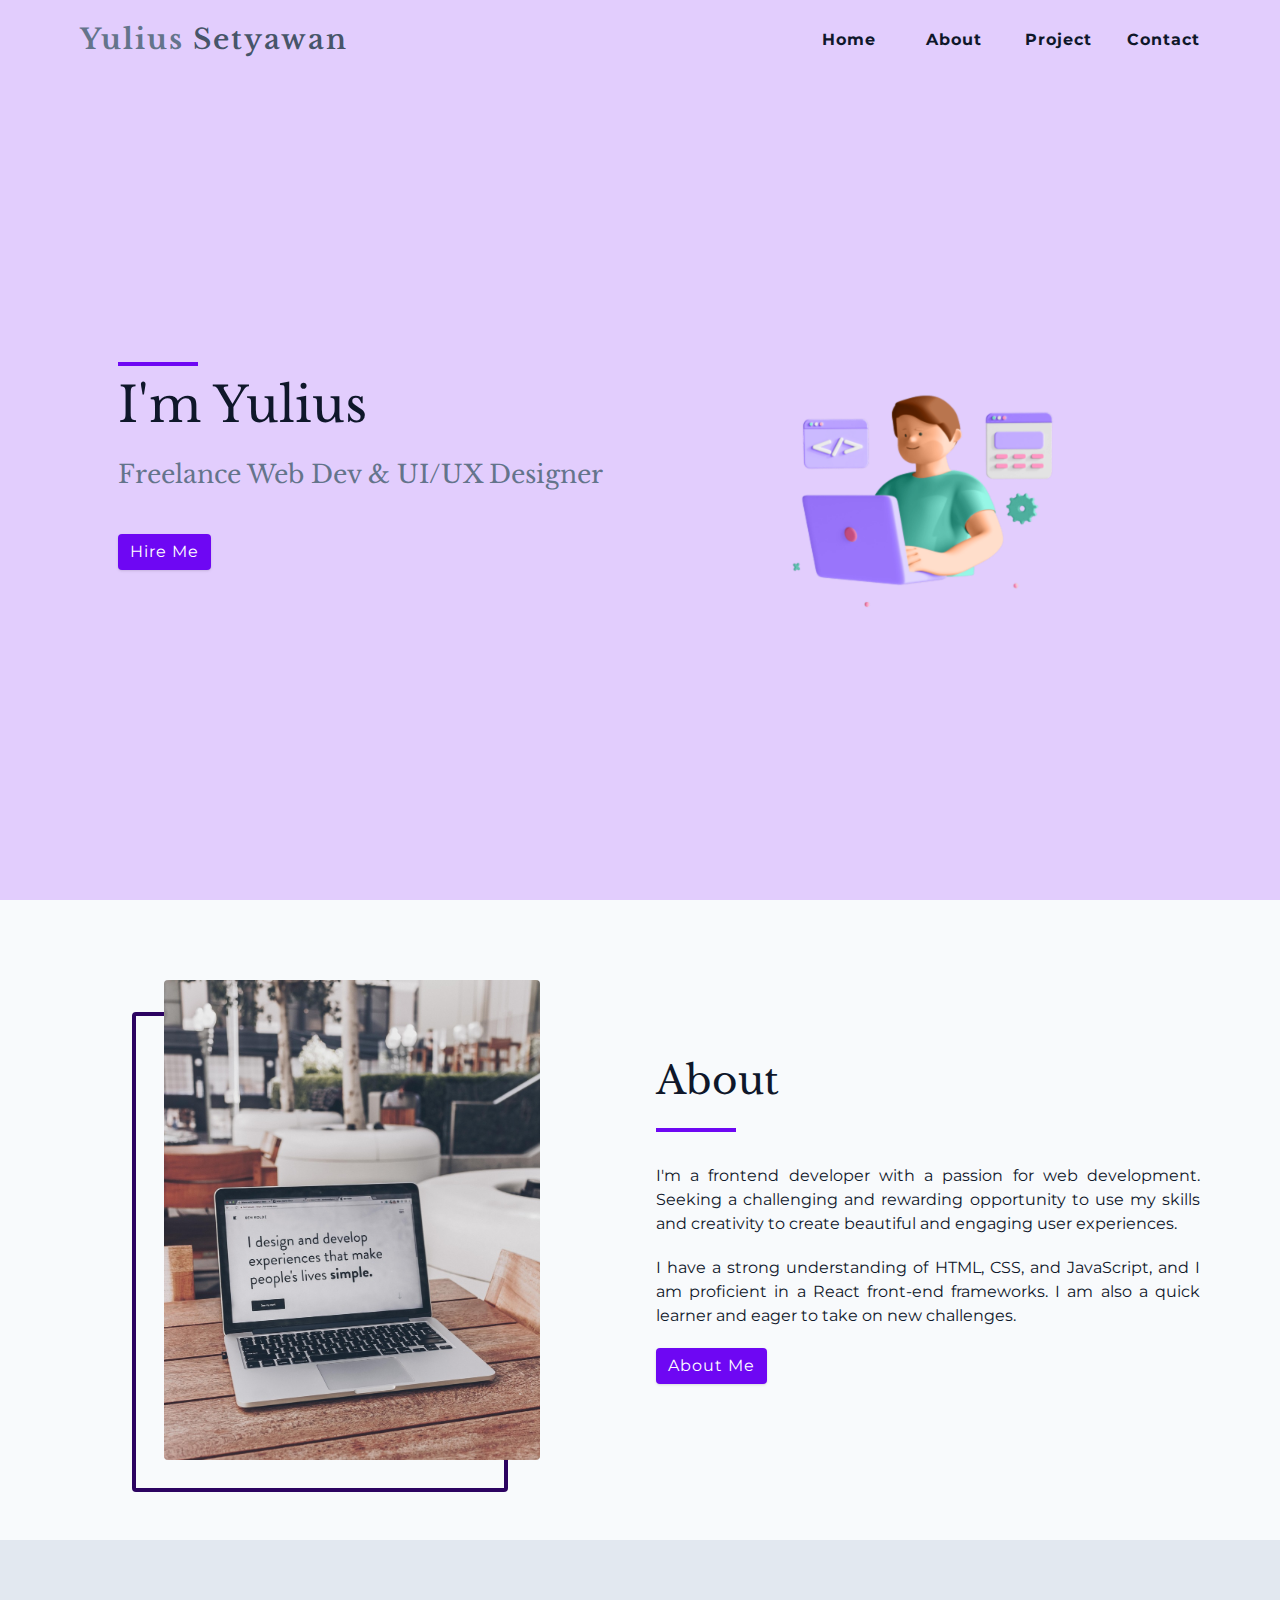
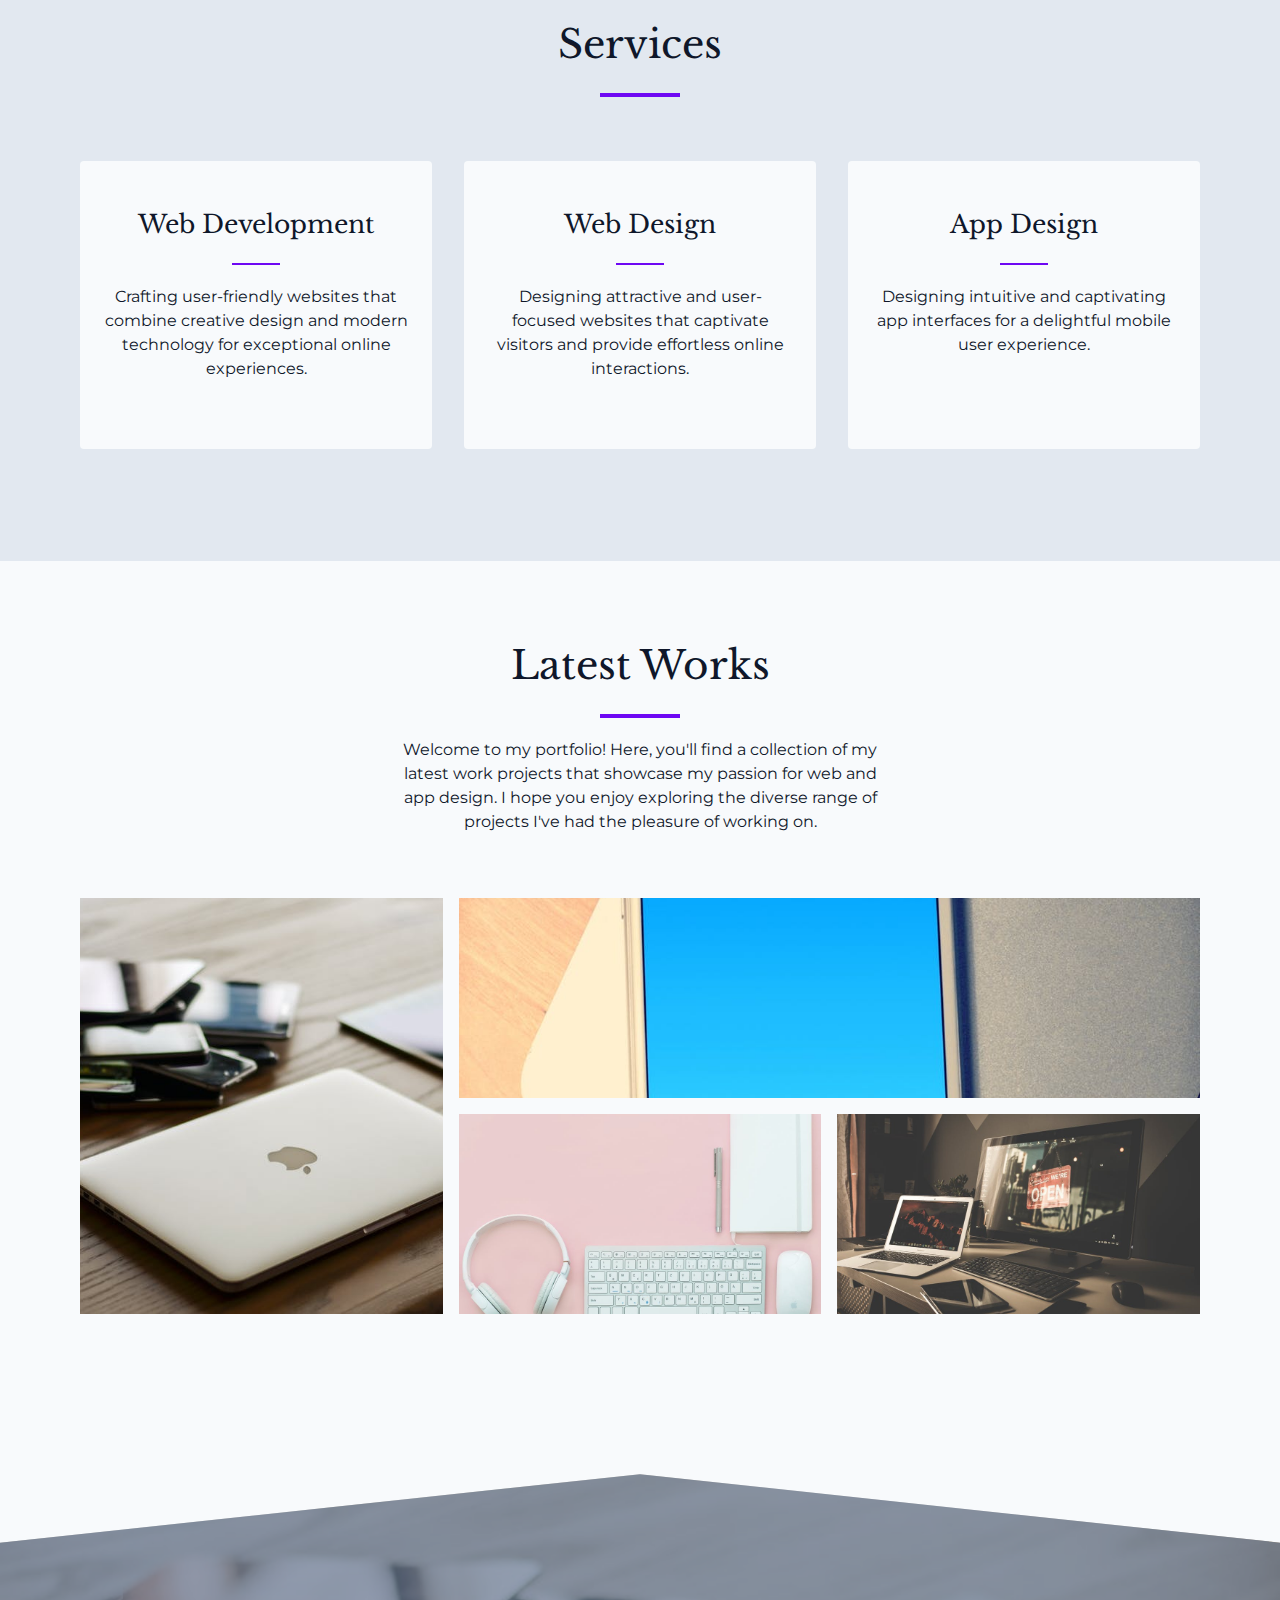
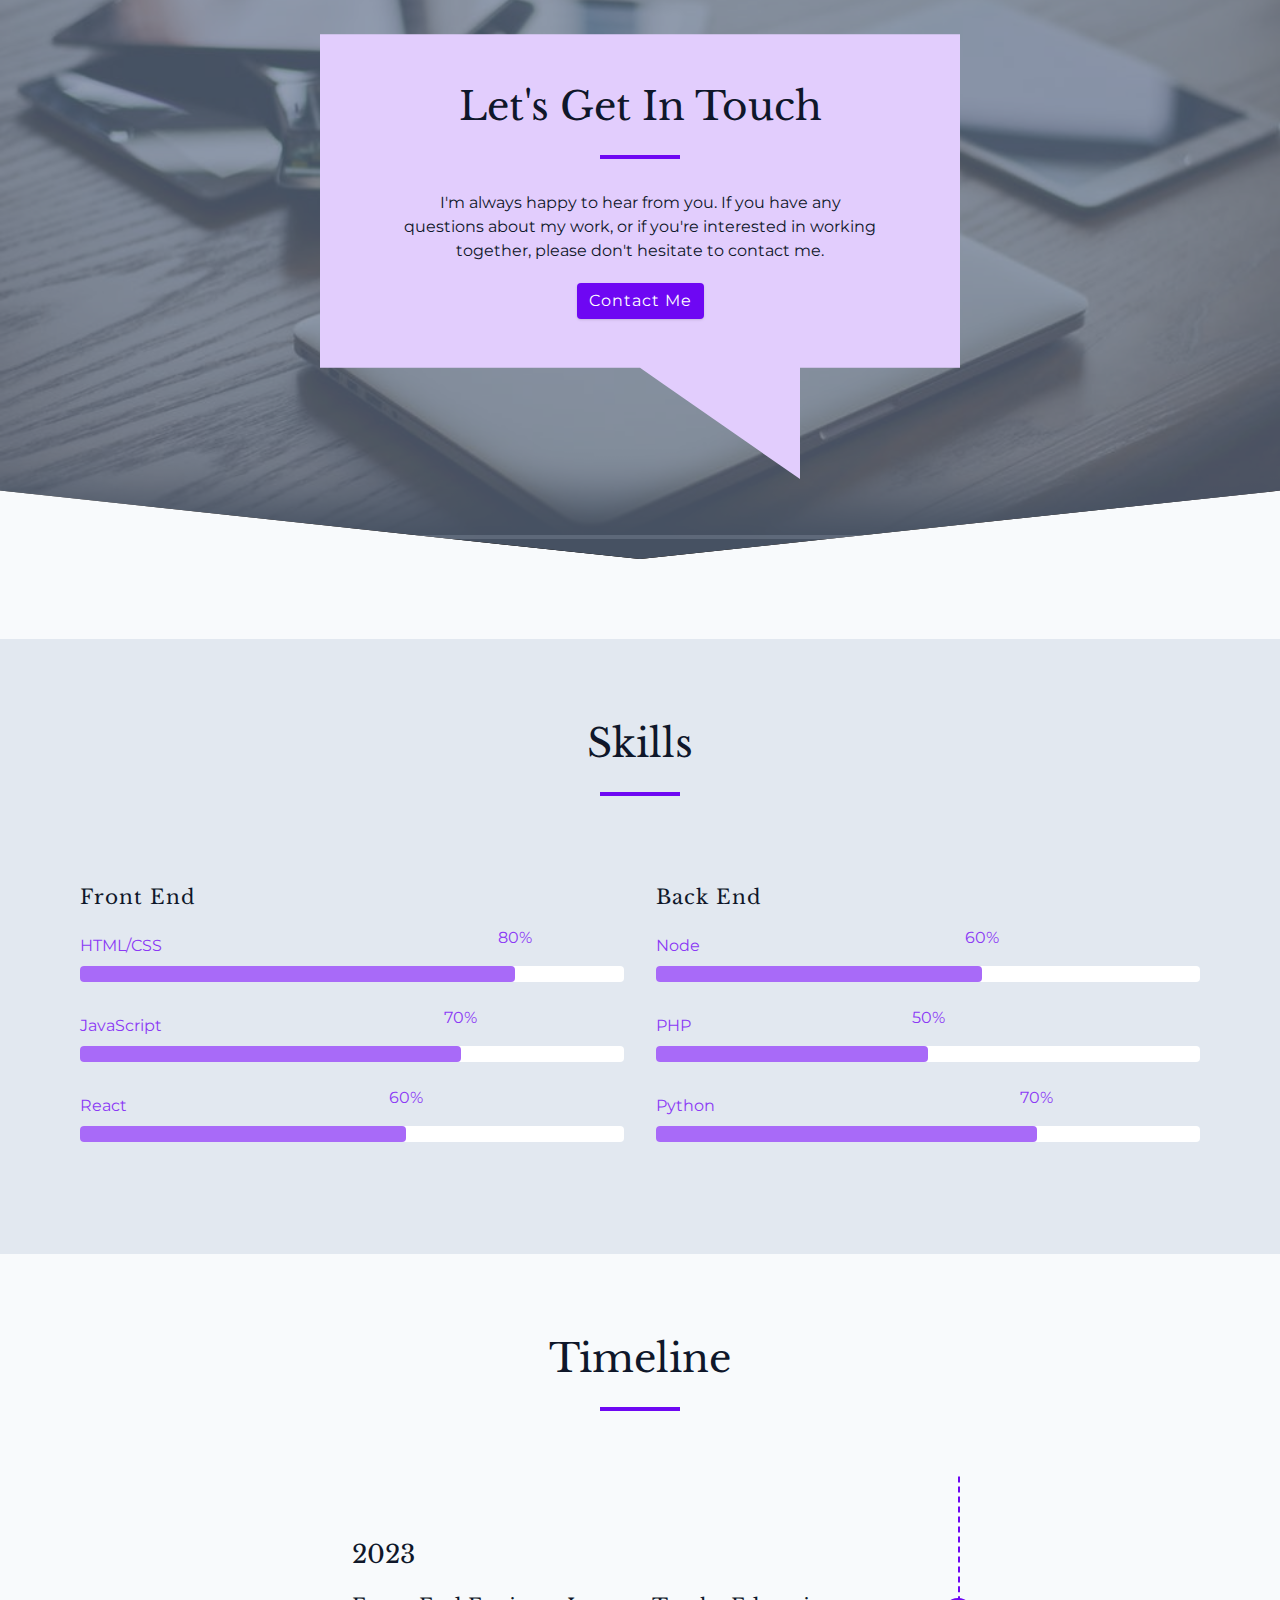
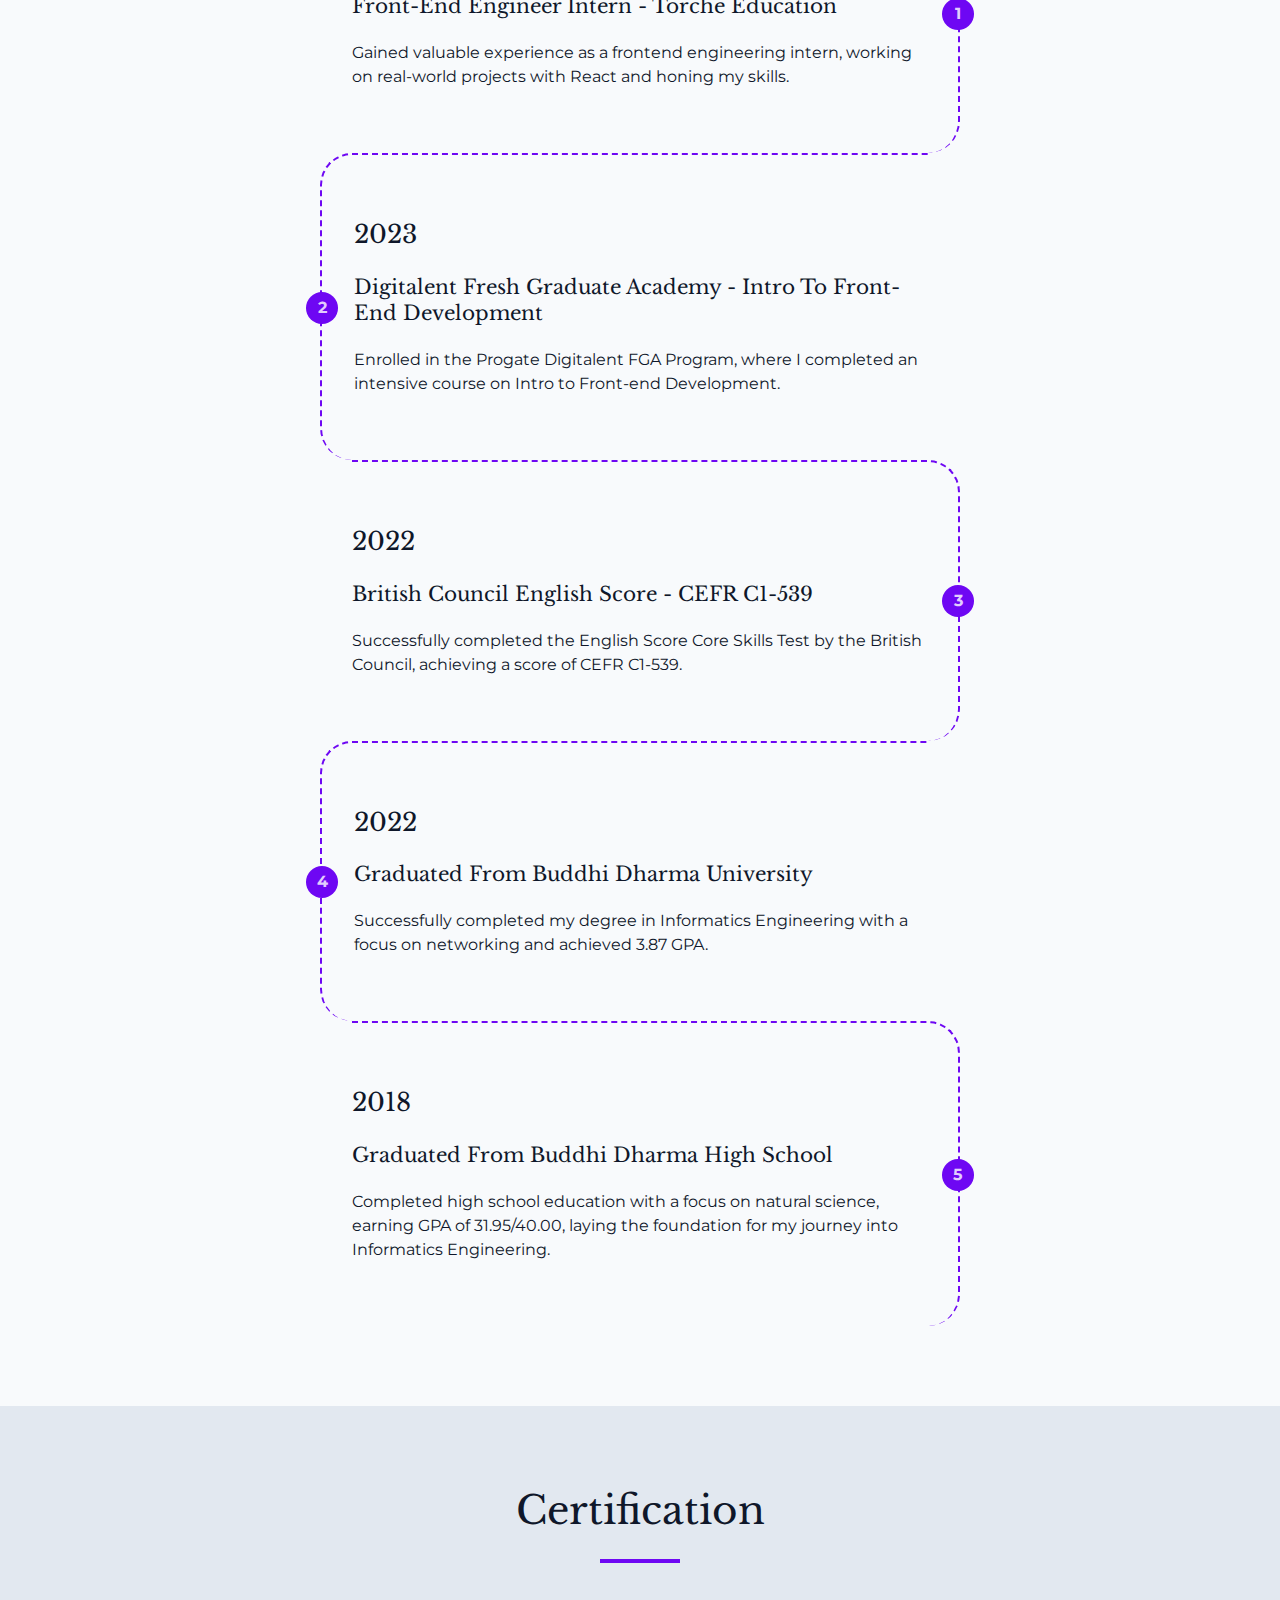
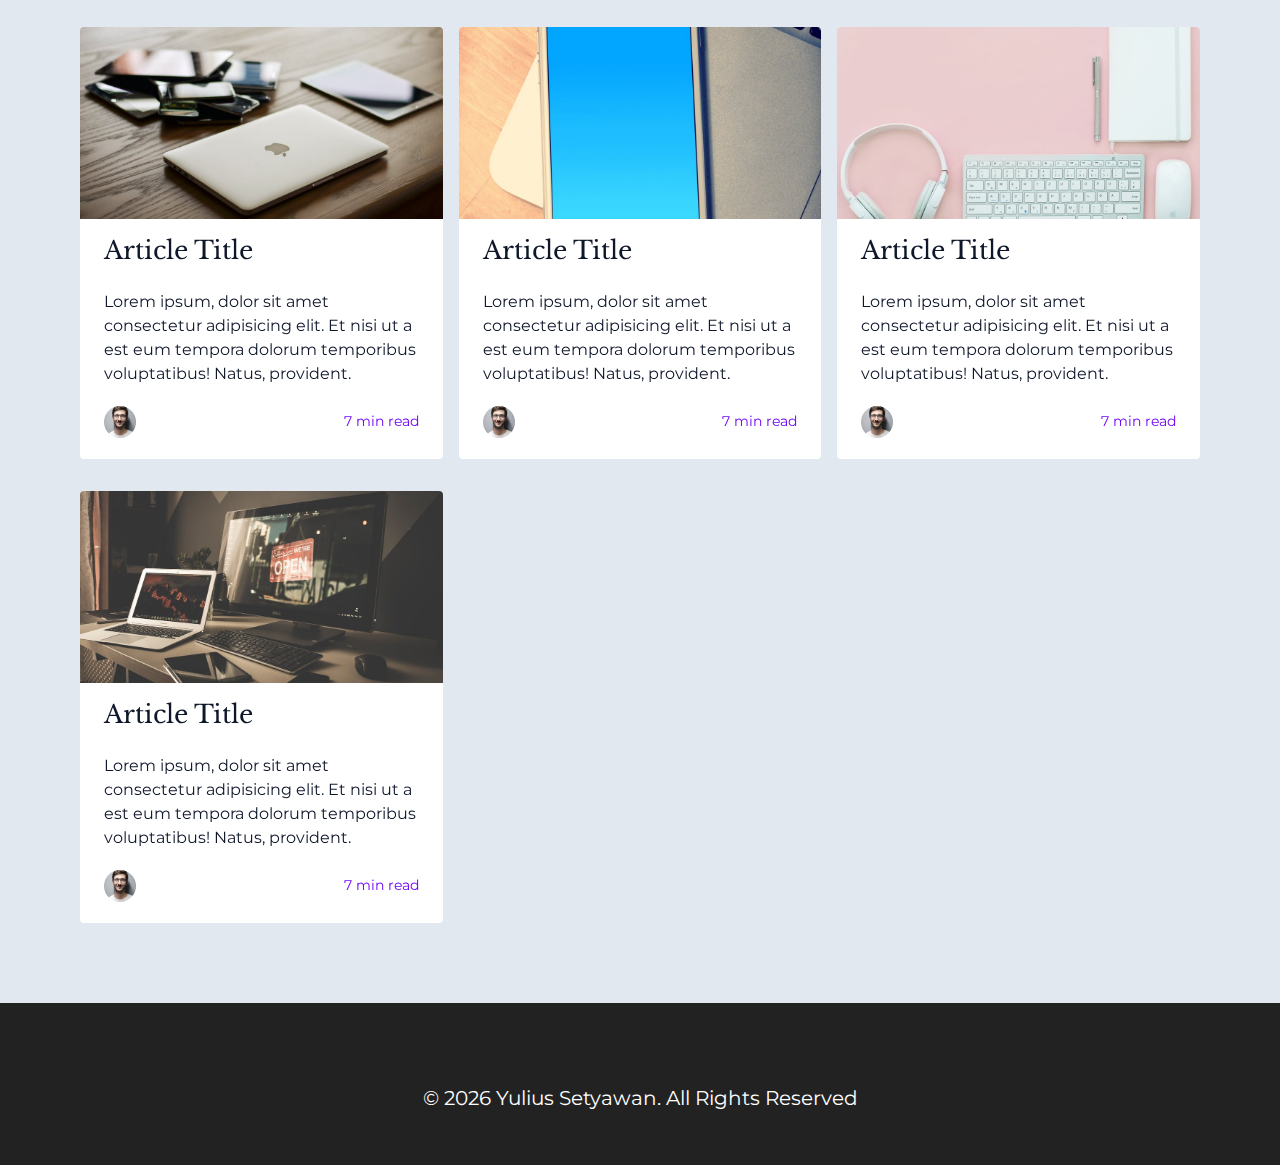
==== commit dd4ee381: "update timeline copywriting" ====
--- a/index.html
+++ b/index.html
@@ -348,7 +348,7 @@
   </section>
   <!-- end of skills -->
 
-  <!-- timeline -->
+  <!-- Timeline -->
   <section class="section timeline">
     <!-- section title -->
     <div class="section-title">
@@ -360,49 +360,46 @@
       <!-- single timeline item -->
       <article class="timeline-item">
         <h4>2023</h4>
-        <p>Lorem ipsum dolor sit amet consectetur adipisicing elit. Doloribus vero reprehenderit velit magni dolor sequi
-          voluptates necessitatibus asperiores hic quod.</p>
+        <h5>Front-end engineer intern - Torche Education</h5>
+        <p>Gained valuable experience as a frontend engineering intern, working on real-world projects with React and
+          honing my skills.</p>
         <span class="number">1</span>
+      </article>
+      <!-- end of single timeline item -->
+      <!-- single timeline item -->
+      <article class="timeline-item">
+        <h4>2023</h4>
+        <h5> Digitalent Fresh Graduate Academy - Intro to Front-end Development</h5>
+        <p>Enrolled in the Progate Digitalent FGA Program, where I completed an intensive course on Intro to Front-end
+          Development.</p>
+        <span class="number">2</span>
       </article>
       <!-- end of single timeline item -->
       <!-- single timeline item -->
       <article class="timeline-item">
         <h4>2022</h4>
-        <p>Lorem ipsum dolor sit amet consectetur adipisicing elit. Doloribus vero reprehenderit velit magni dolor sequi
-          voluptates necessitatibus asperiores hic quod.</p>
-        <span class="number">2</span>
+        <h5>British Council English Score - CEFR C1-539</h5>
+        <p>Successfully completed the English Score Core Skills Test by the British Council, achieving a score of CEFR
+          C1-539.</p>
+        <span class="number">3</span>
       </article>
       <!-- end of single timeline item -->
       <!-- single timeline item -->
       <article class="timeline-item">
-        <h4>2021</h4>
-        <p>Lorem ipsum dolor sit amet consectetur adipisicing elit. Doloribus vero reprehenderit velit magni dolor sequi
-          voluptates necessitatibus asperiores hic quod.</p>
-        <span class="number">3</span>
-      </article>
-      <!-- end of single timeline item -->
-      <!-- single timeline item -->
-      <article class="timeline-item">
-        <h4>2020</h4>
-        <p>Lorem ipsum dolor sit amet consectetur adipisicing elit. Doloribus vero reprehenderit velit magni dolor sequi
-          voluptates necessitatibus asperiores hic quod.</p>
+        <h4>2022</h4>
+        <h5>graduated from buddhi dharma university</h5>
+        <p>Successfully completed my degree in Informatics Engineering with a focus on networking and achieved 3.87 GPA.
+        </p>
         <span class="number">4</span>
-      </article>
-      <!-- end of single timeline item -->
-      <!-- single timeline item -->
-      <article class="timeline-item">
-        <h4>2019</h4>
-        <p>Lorem ipsum dolor sit amet consectetur adipisicing elit. Doloribus vero reprehenderit velit magni dolor sequi
-          voluptates necessitatibus asperiores hic quod.</p>
-        <span class="number">5</span>
       </article>
       <!-- end of single timeline item -->
       <!-- single timeline item -->
       <article class="timeline-item">
         <h4>2018</h4>
-        <p>Lorem ipsum dolor sit amet consectetur adipisicing elit. Doloribus vero reprehenderit velit magni dolor sequi
-          voluptates necessitatibus asperiores hic quod.</p>
-        <span class="number">6</span>
+        <h5>graduated from buddhi dharma high school</h5>
+        <p>Completed high school education with a focus on natural science, earning GPA of 31.95/40.00, laying the
+          foundation for my journey into Informatics Engineering.</p>
+        <span class="number">5</span>
       </article>
       <!-- end of single timeline item -->
     </div>
@@ -549,7 +546,7 @@
         </a>
       </li>
     </ul>
-    
+
     <p>&copy; <span id="date"></span> yulius setyawan. all rights reserved</p>
   </footer>
   <!-- end of footer -->
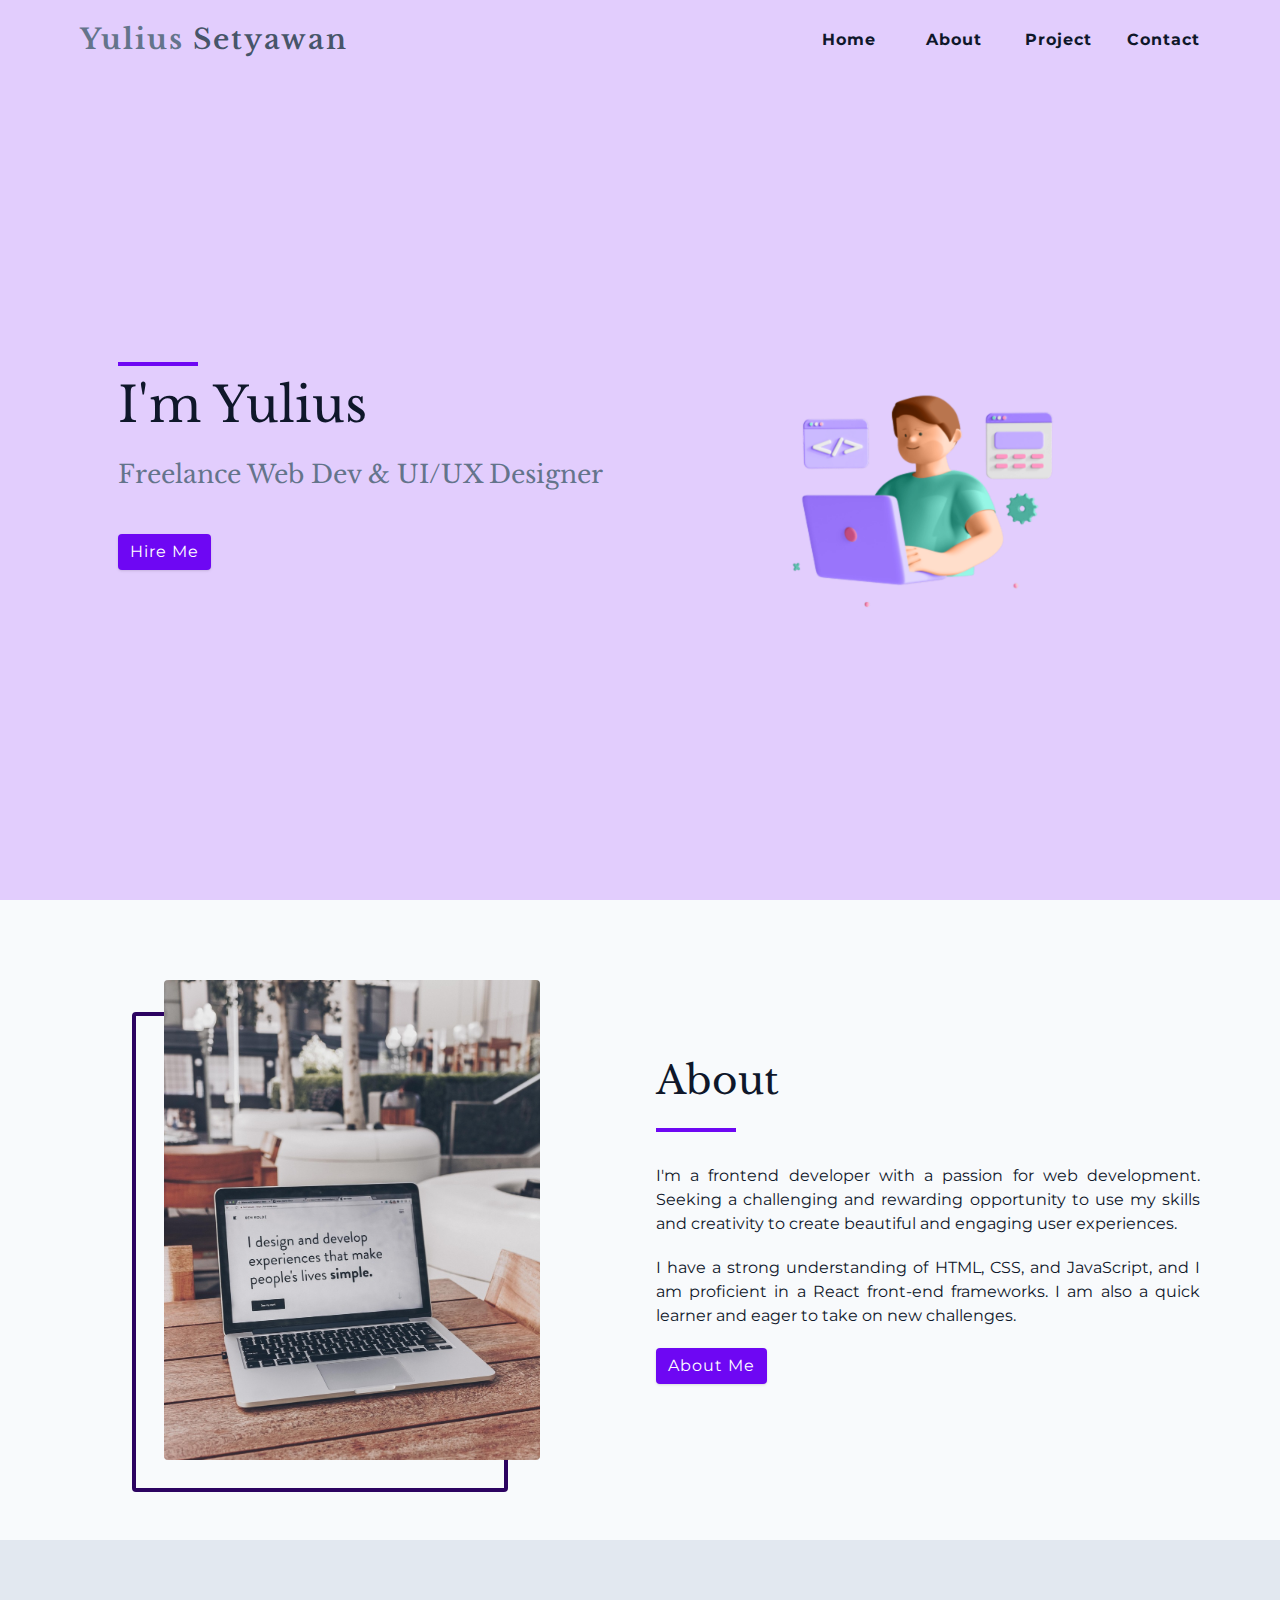
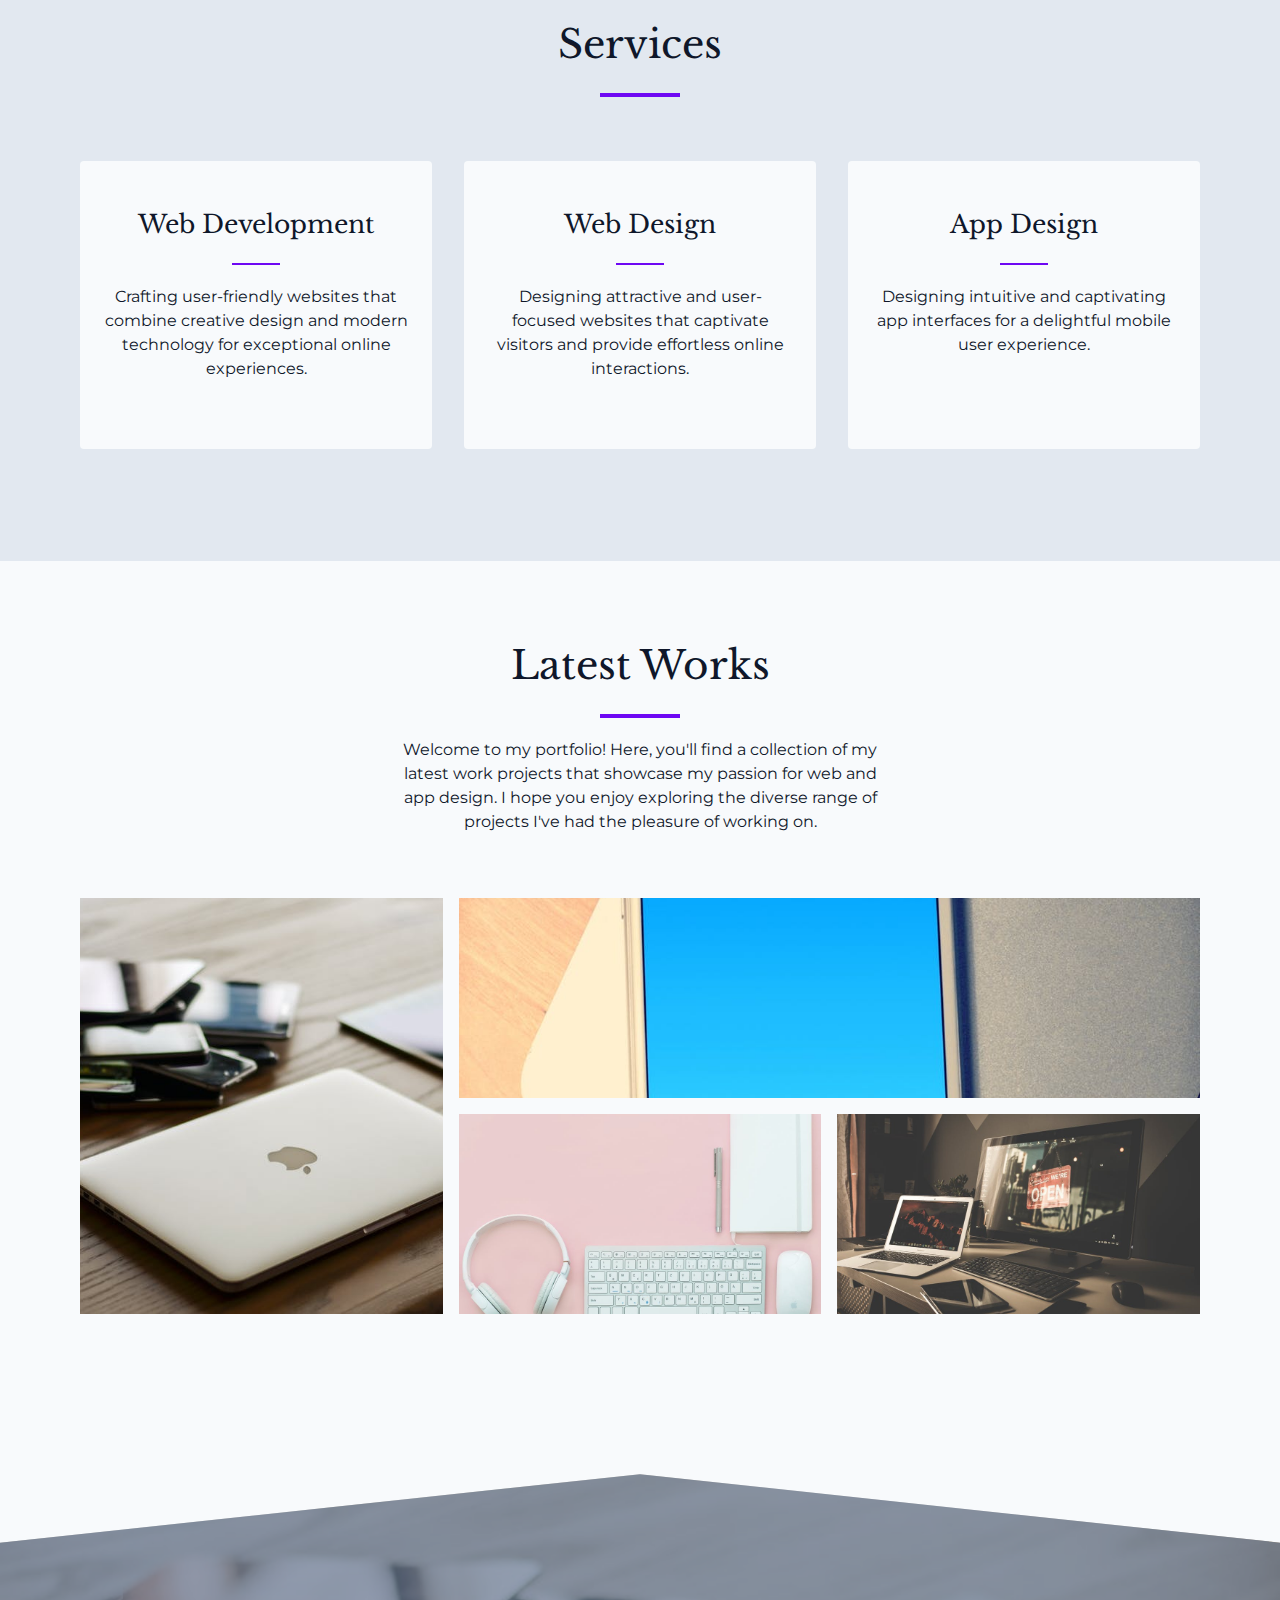
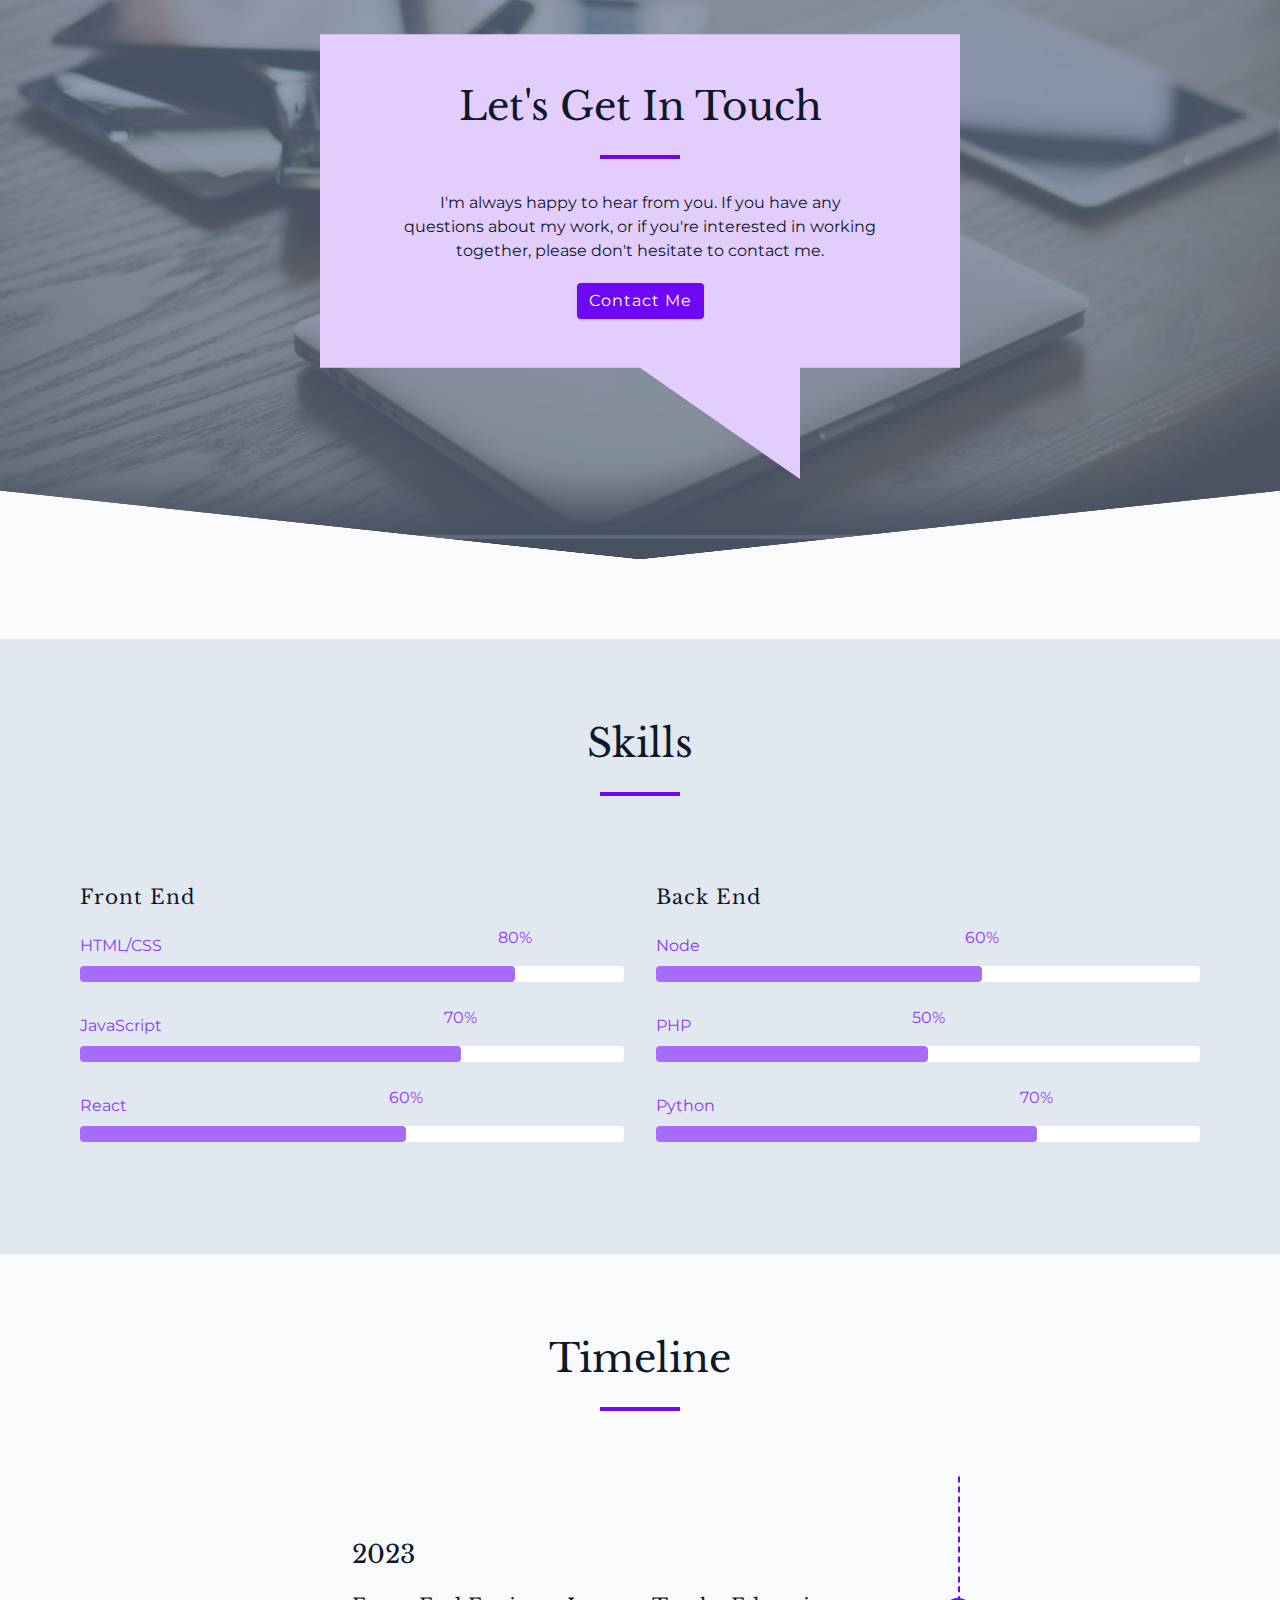
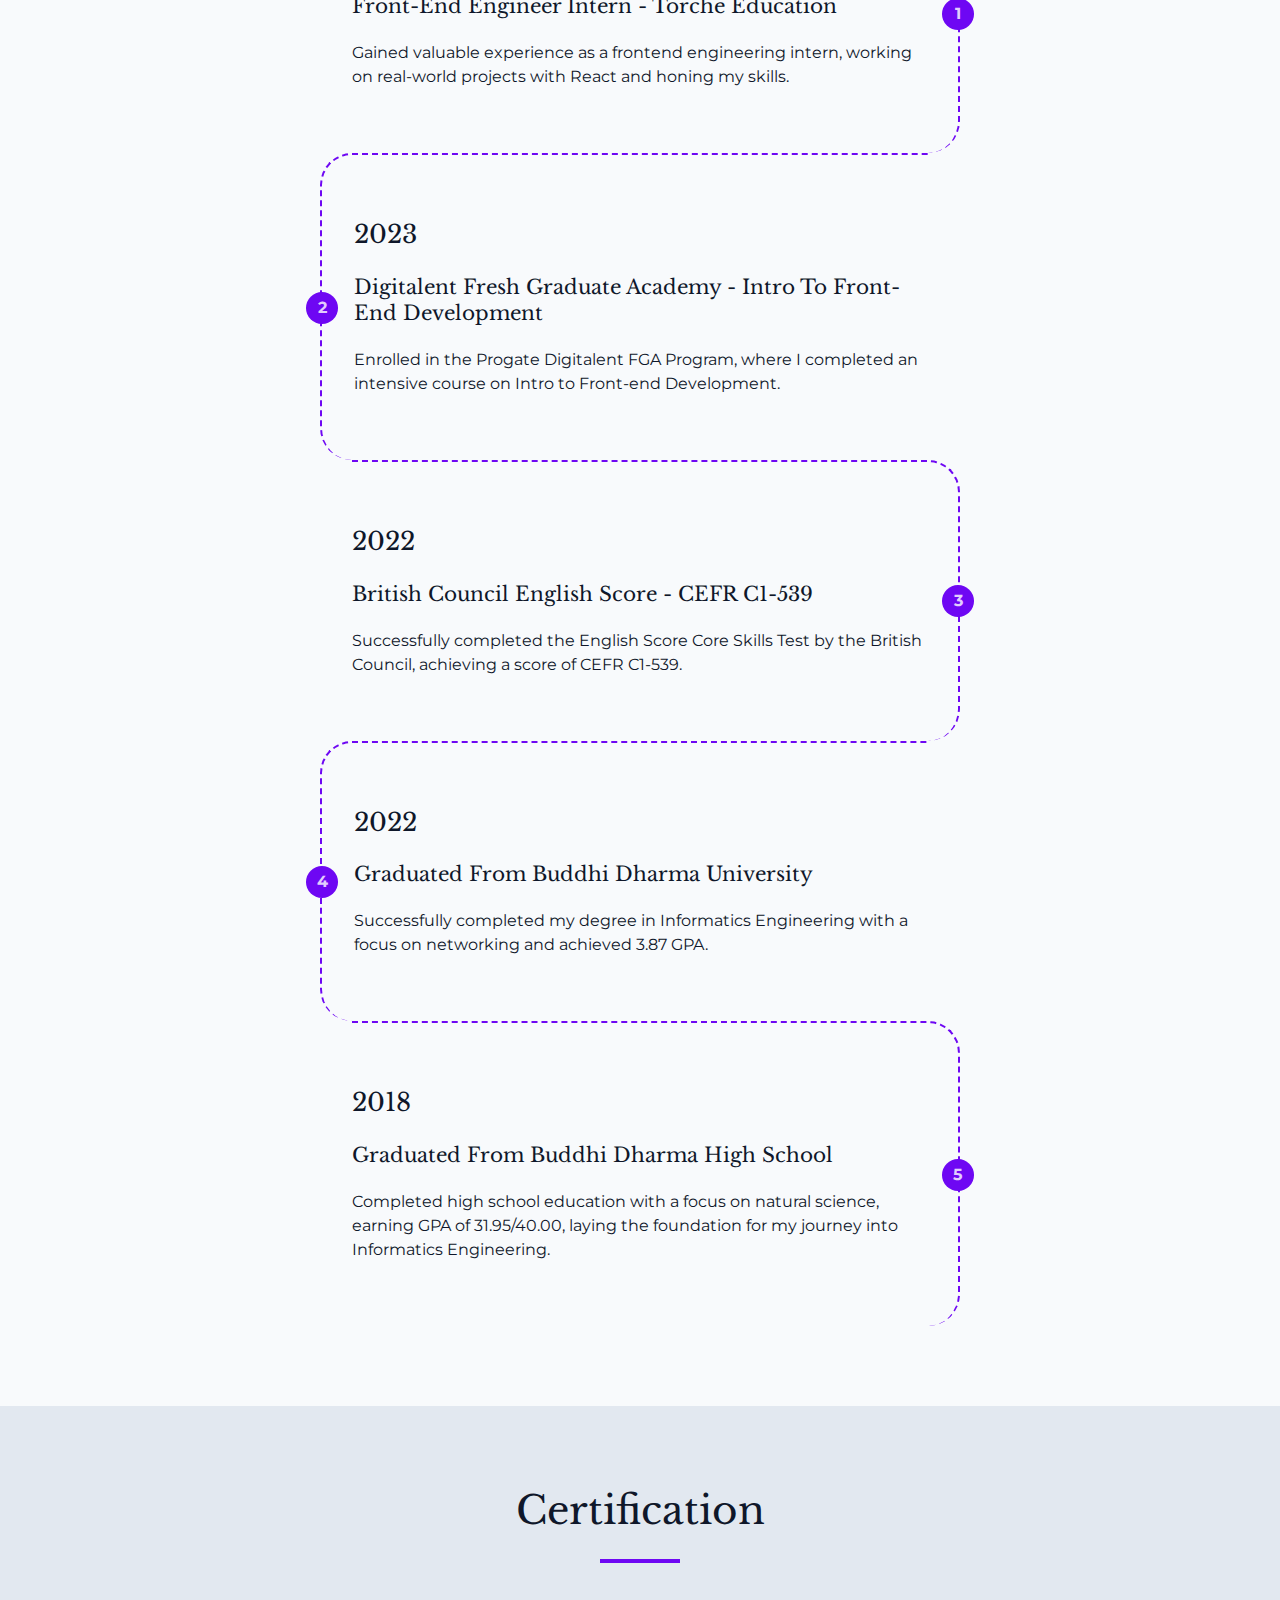
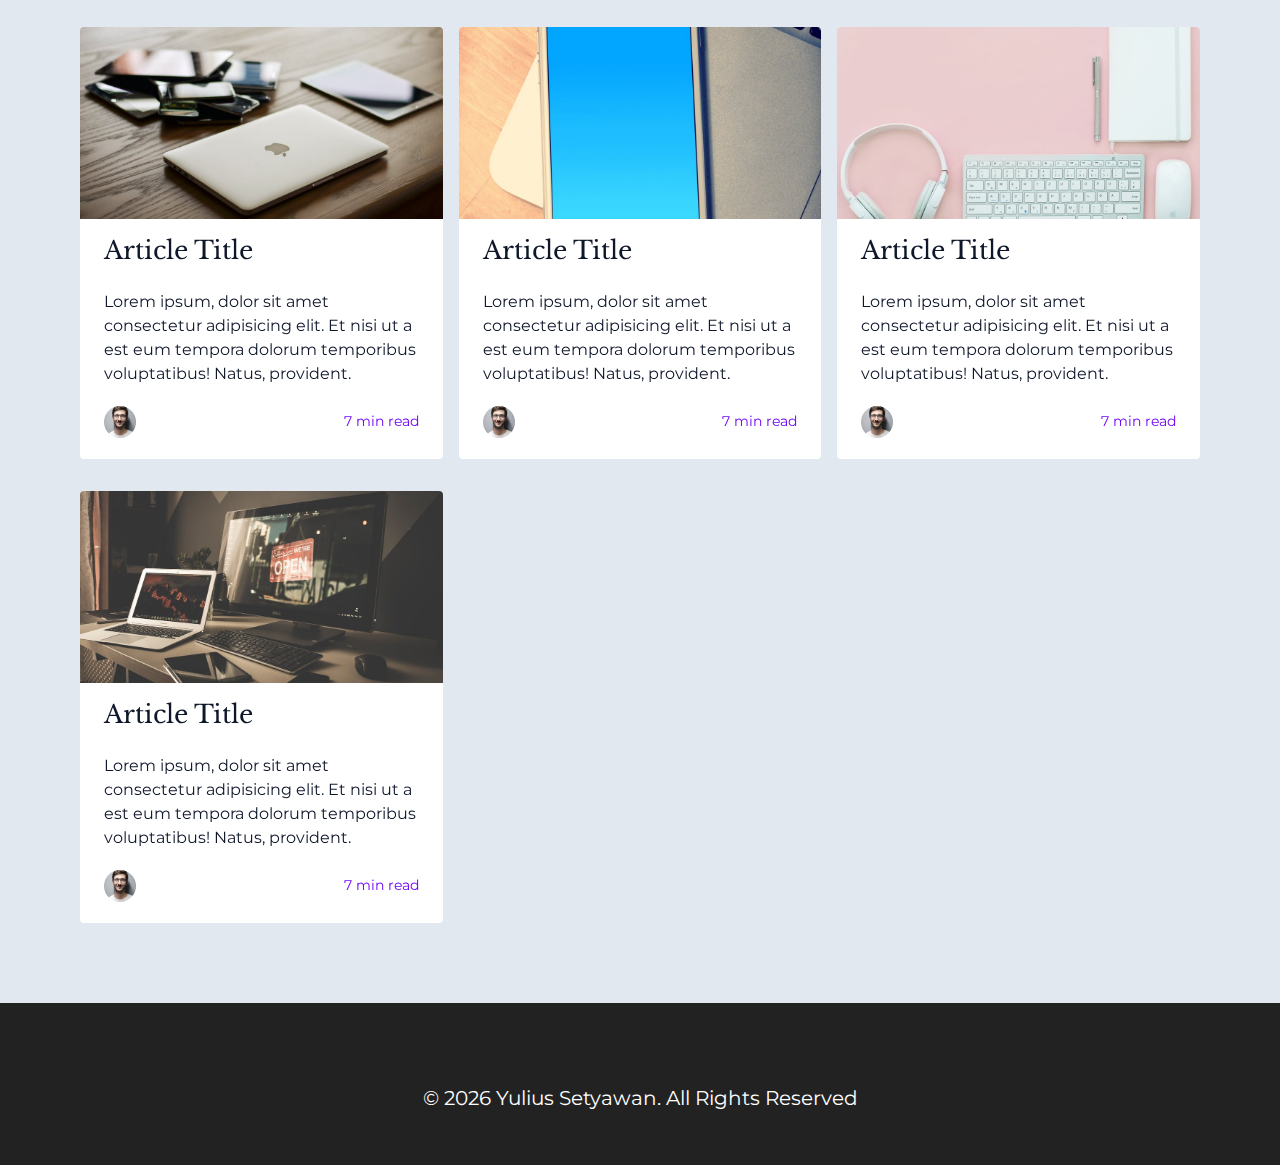
==== commit 0a3868fa: "add toplink button" ====
--- a/index.html
+++ b/index.html
@@ -81,7 +81,7 @@
   </aside>
   <!-- end of sidebar -->
   <!-- hero -->
-  <header class="hero">
+  <header class="hero" id="hero">
     <div class="section-center hero-center">
       <article class="hero-info">
         <div class="underline"></div>
@@ -518,7 +518,6 @@
   <!-- footer -->
   <footer class="footer">
     <!-- social icons -->
-    <!-- social icons -->
     <ul class="social-icons hero-icons">
       <li>
         <a href="https://www.linkedin.com/in/yulius17/" target="_blank" class="social-icon">
@@ -549,6 +548,8 @@
 
     <p>&copy; <span id="date"></span> yulius setyawan. all rights reserved</p>
   </footer>
+  <!-- back to top button -->
+  <a href="#hero" class="scroll-link top-link"><i class="fas fa-arrow-up"></i></a>
   <!-- end of footer -->
   <script src="./js/app.js"></script>
 </body>
--- a/css/styles.css
+++ b/css/styles.css
@@ -80,6 +80,7 @@
 /* typescale */
 html {
   font-size: 100%;
+  scroll-behavior: smooth;
 } /*16px*/
 body {
   background: var(--backgroundColor);
@@ -233,6 +234,18 @@
 @keyframes spinner {
   to {
     transform: rotate(360deg);
+  }
+}
+
+@keyframes bounce {
+  0% {
+    transform: scale(1);
+  }
+  50% {
+    transform: scale(1.2);
+  }
+  100% {
+    transform: scale(1);
   }
 }
 
@@ -980,6 +993,26 @@
   font-size: 1.25rem;
   text-transform: capitalize;
 }
+.top-link {
+  font-size: 1.25rem;
+  position: fixed;
+  bottom: 3rem;
+  right: 3rem;
+  background: var(--primary-500);
+  width: 2rem;
+  height: 2rem;
+  display: grid;
+  place-items: center;
+  border-radius: var(--borderRadius);
+  color: var(--white);
+  animation: bounce 2s ease-in-out infinite;
+  visibility: hidden;
+  z-index: -100;
+}
+.show-link {
+  visibility: visible;
+  z-index: 100;
+}
 
 /*
 =============== 
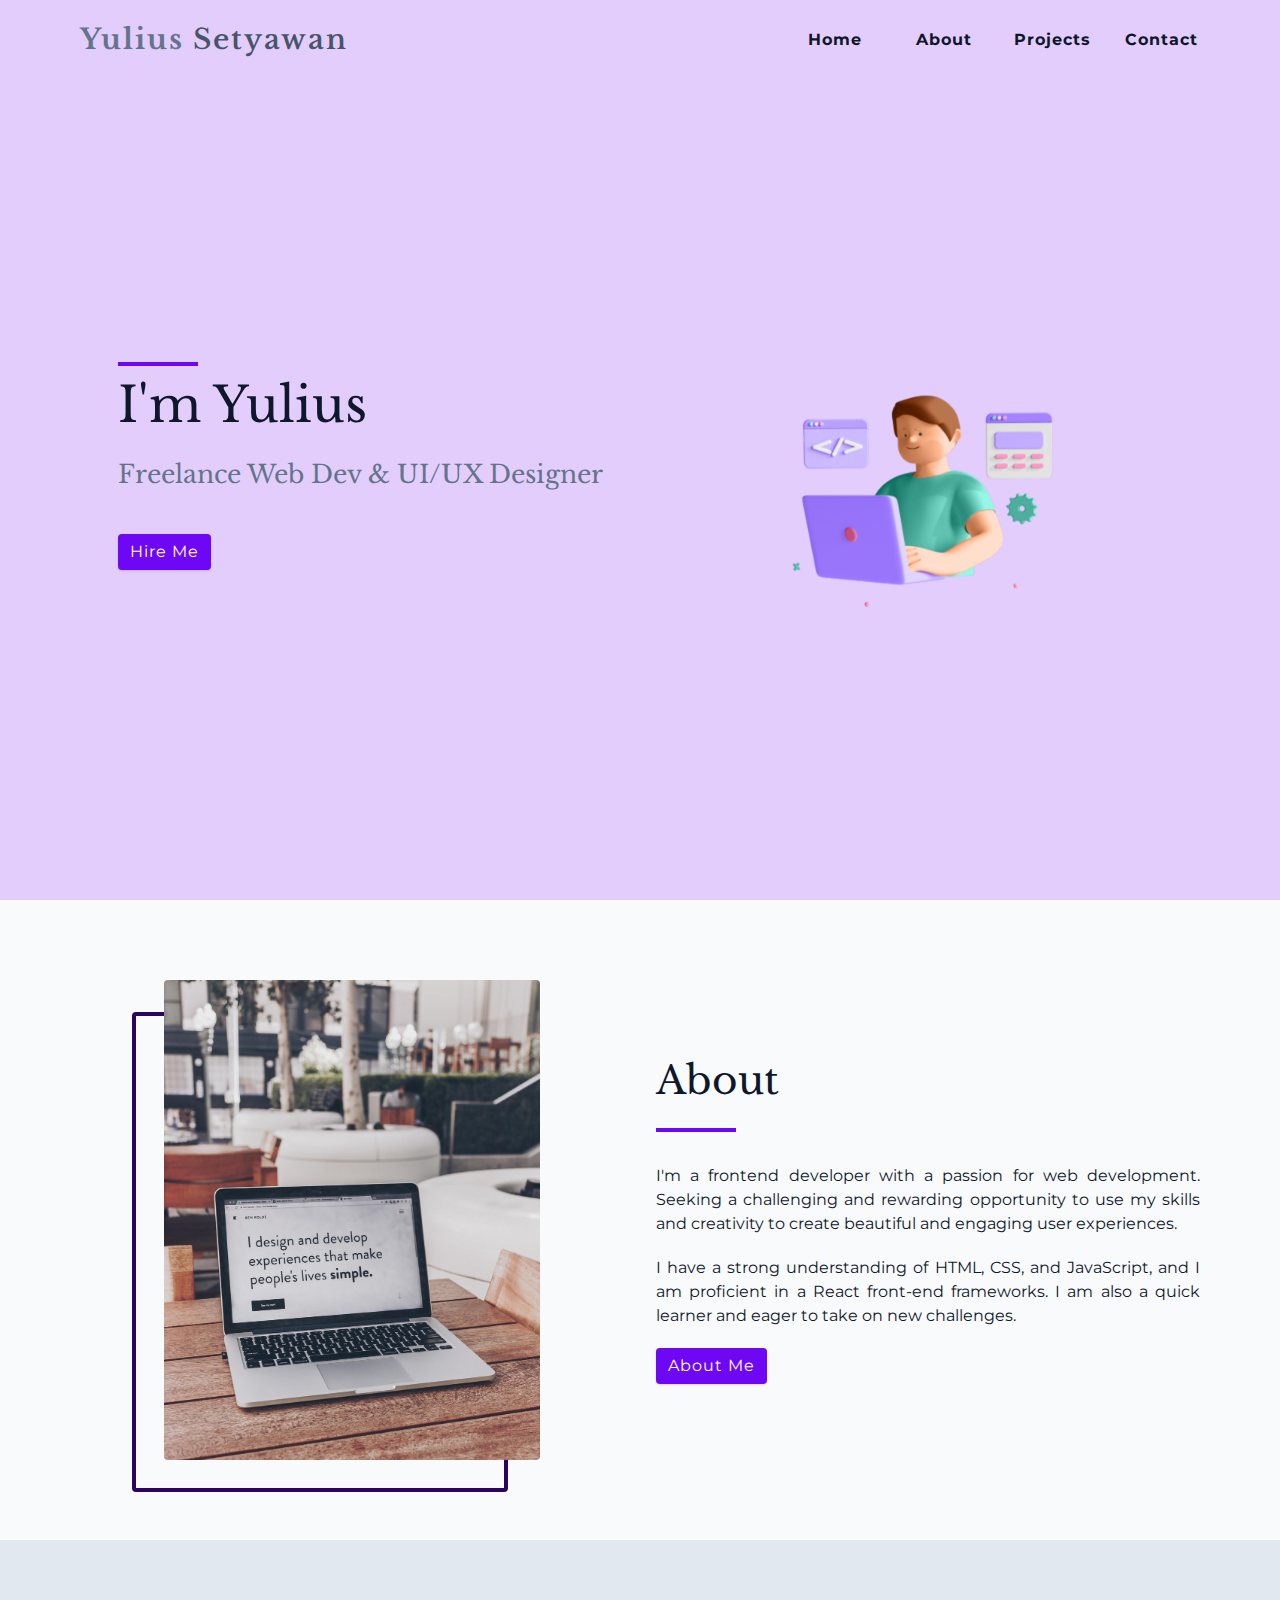
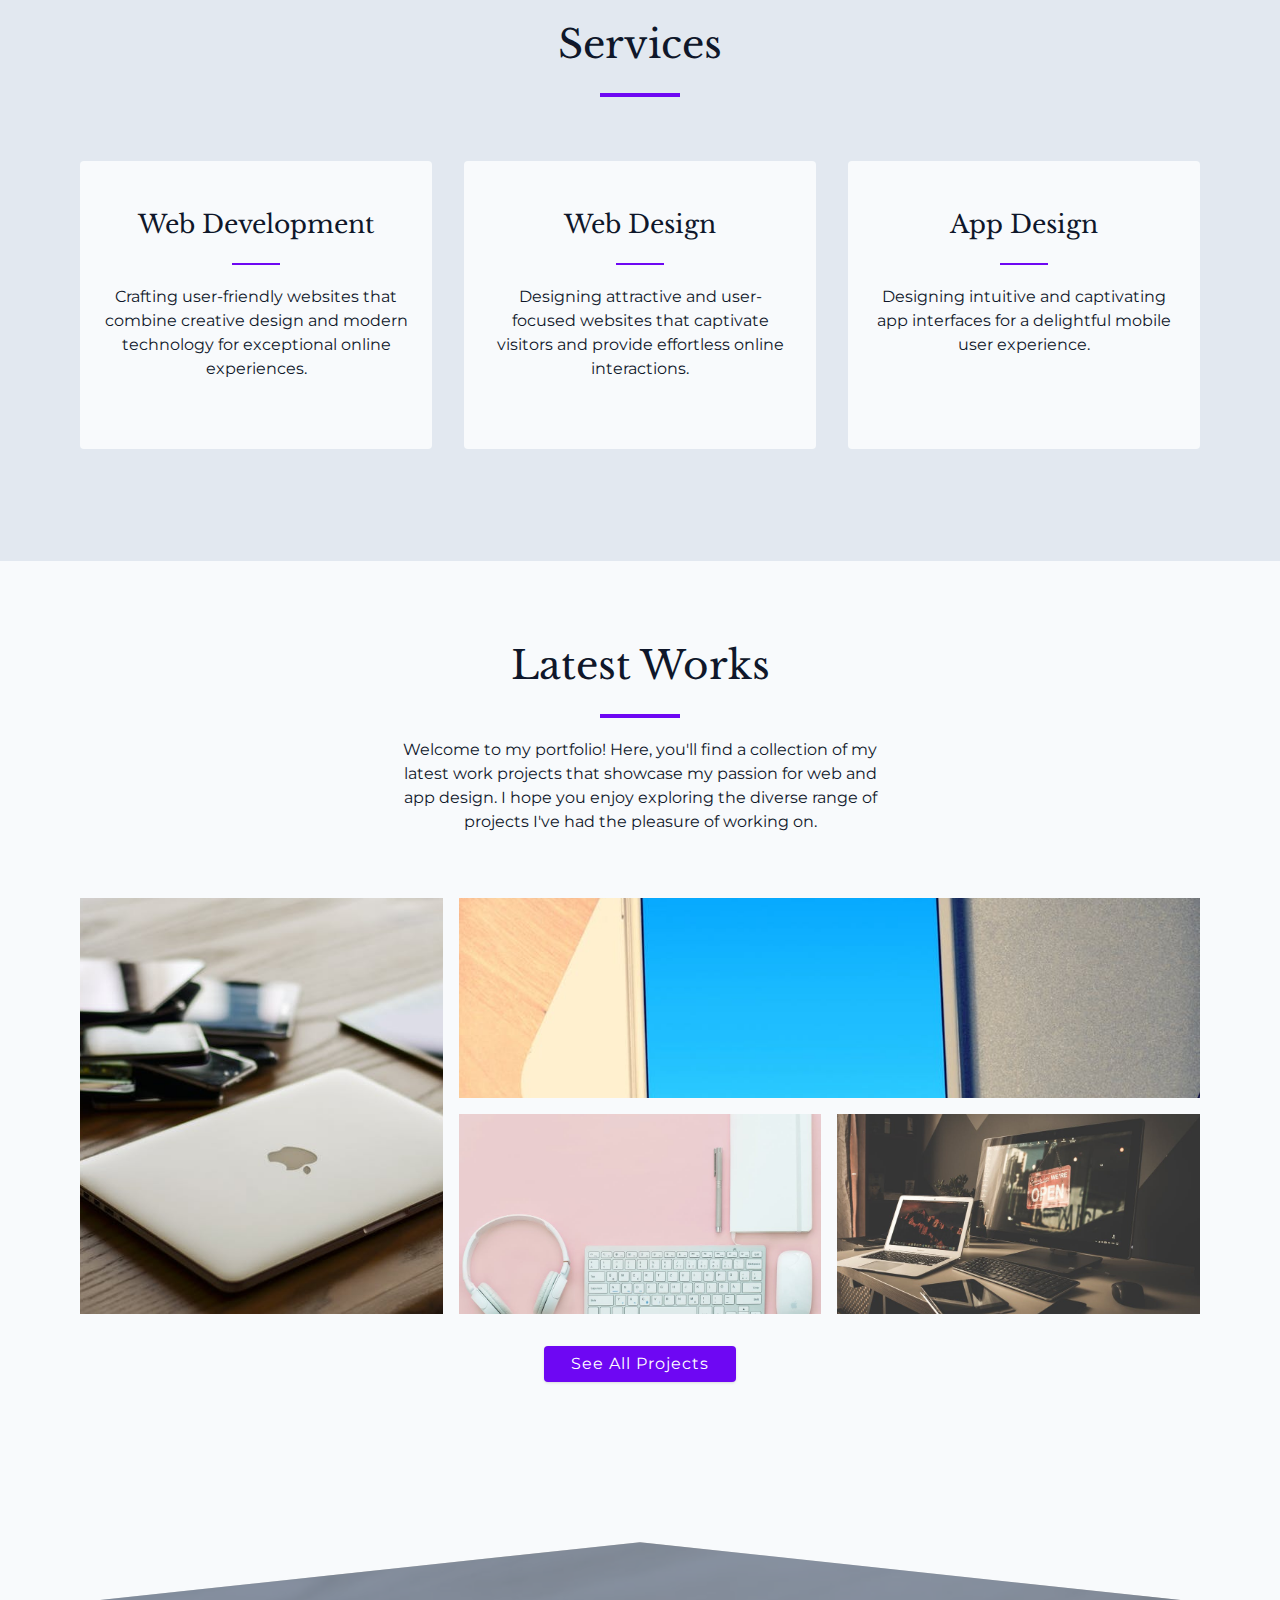
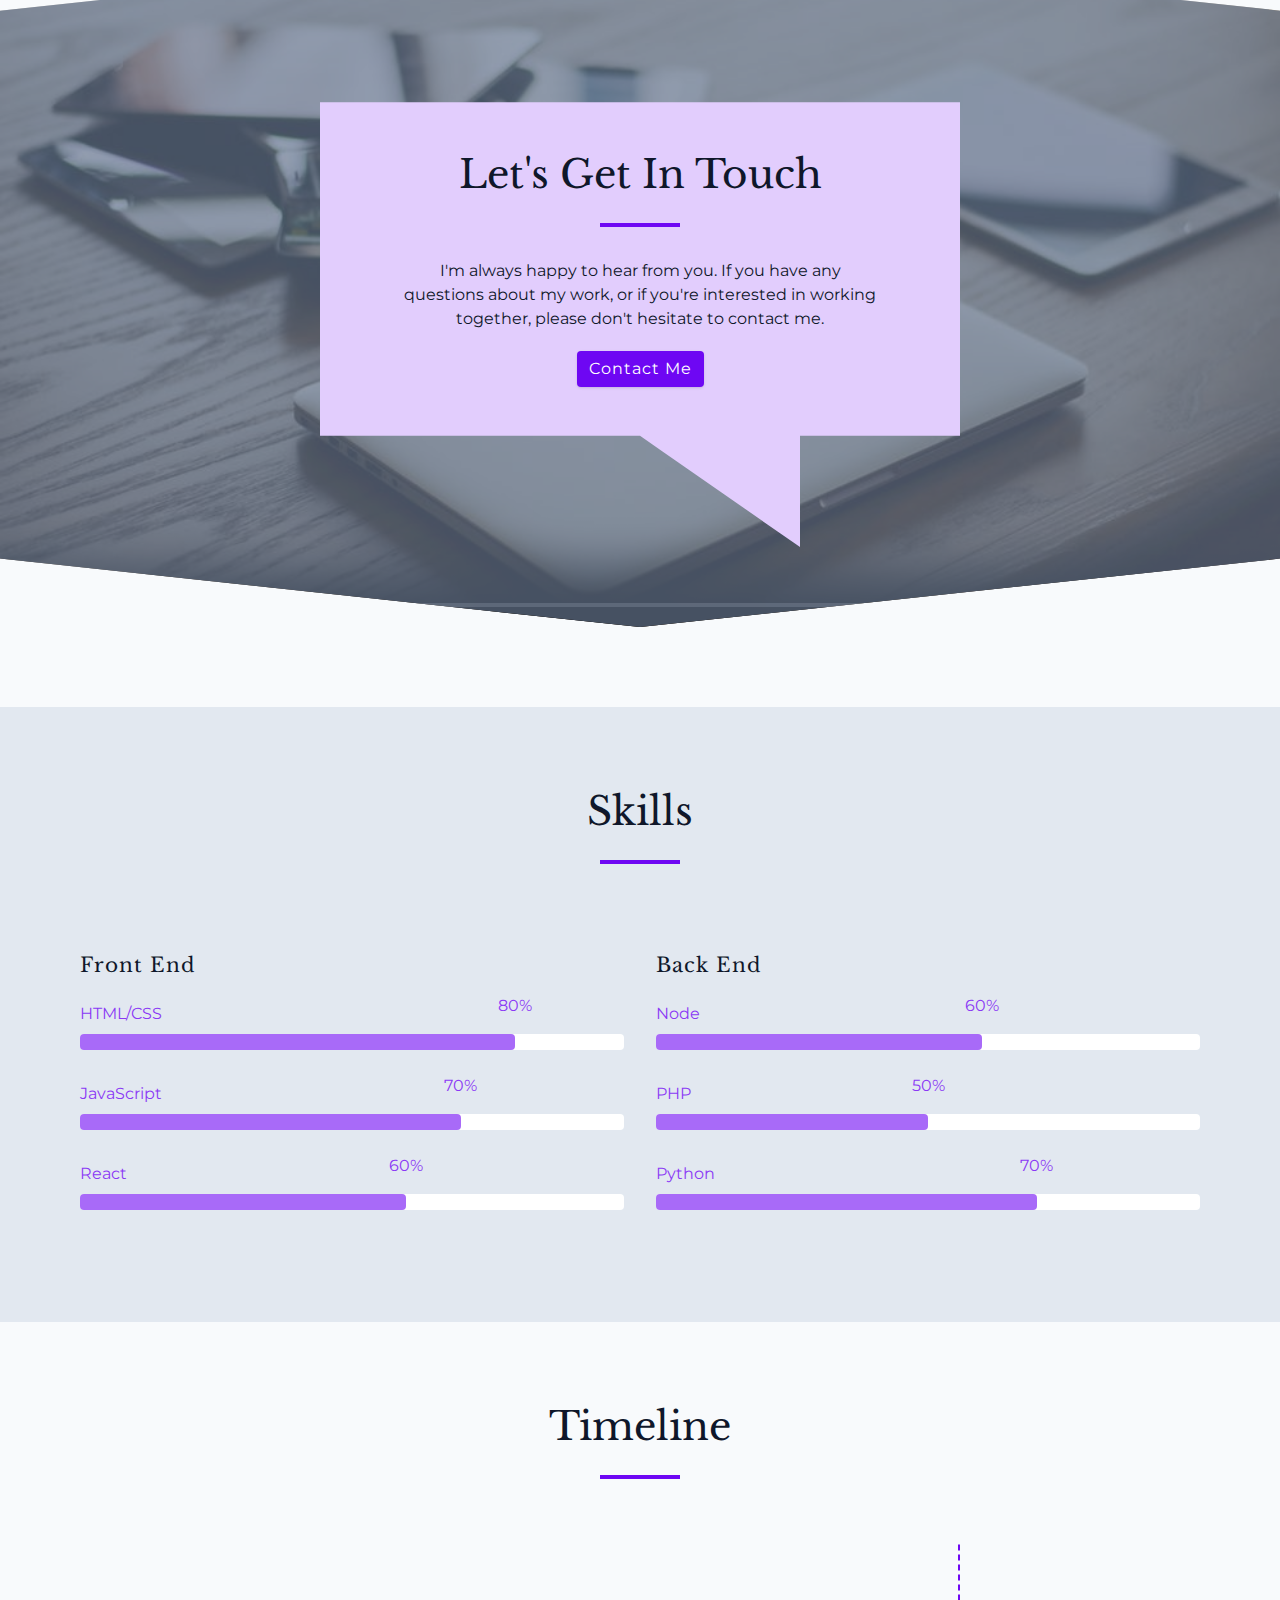
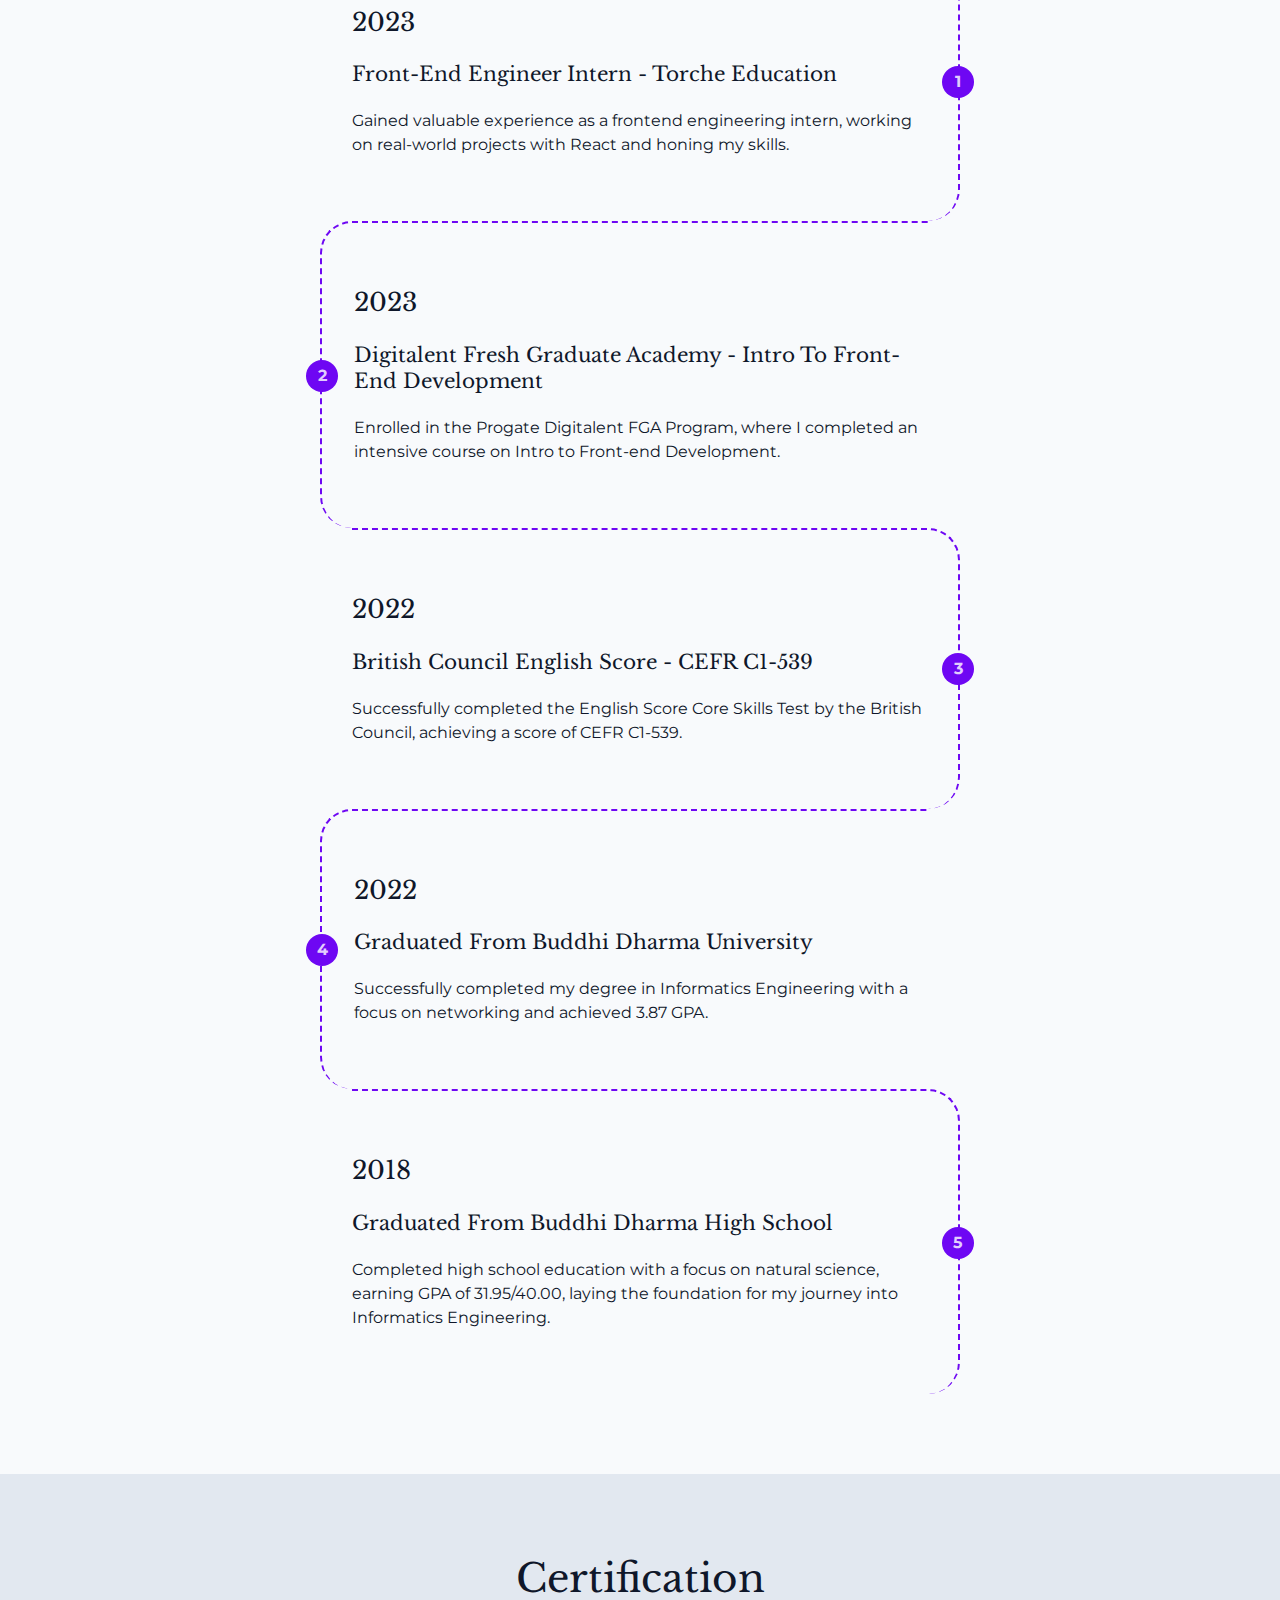
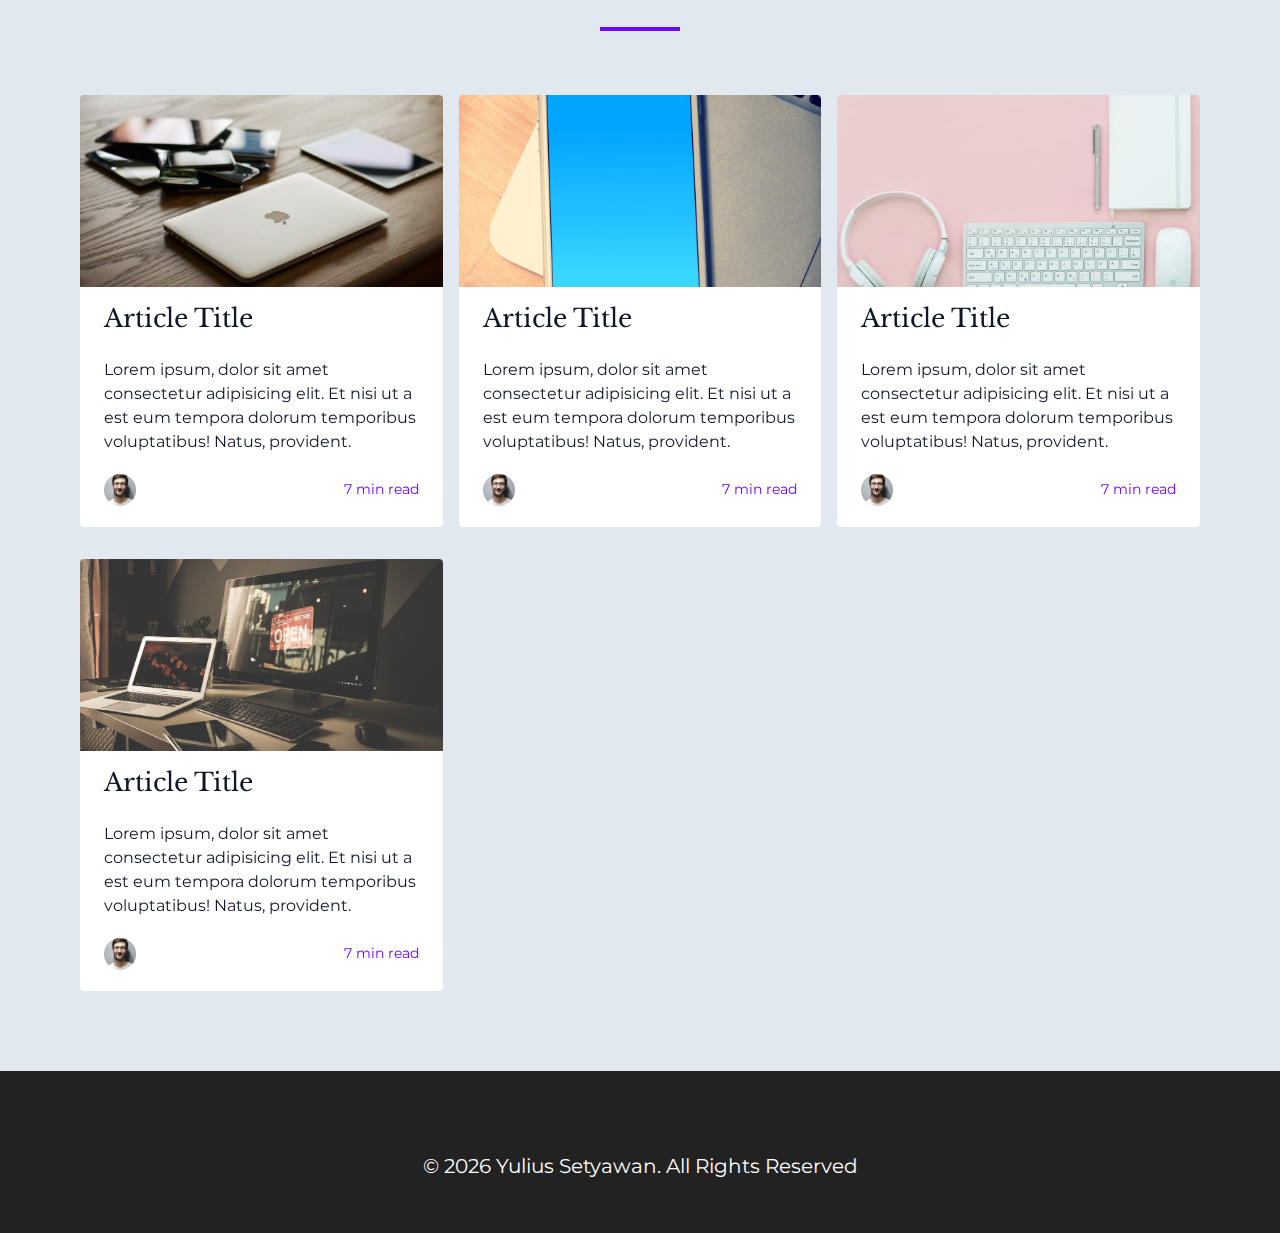
==== commit 280b36c7: "add all projects button" ====
--- a/index.html
+++ b/index.html
@@ -29,10 +29,10 @@
       </div>
       <!-- nav links -->
       <ul class="nav-links">
-        <li><a href="./index.html">home</a></li>
-        <li><a href="./about.html">about</a></li>
-        <li><a href="./project.html">project</a></li>
-        <li><a href="./contact.html">contact</a></li>
+        <li><a href="#hero">home</a></li>
+        <li><a href="#about">about</a></li>
+        <li><a href="#projects">projects</a></li>
+        <li><a href="#connect">contact</a></li>
       </ul>
     </div>
   </nav>
@@ -44,10 +44,10 @@
       <button class="close-btn" id="close-btn"><i class="fas fa-times"></i></button>
       <!-- nav links -->
       <ul class="sidebar-links">
-        <li><a href="./index.html">home</a></li>
-        <li><a href="./about.html">about</a></li>
-        <li><a href="./project.html">project</a></li>
-        <li><a href="./contact.html">contact</a></li>
+        <li><a href="#hero">home</a></li>
+        <li><a href="#about">about</a></li>
+        <li><a href="#projects">projects</a></li>
+        <li><a href="#connect">contact</a></li>
       </ul>
       <!-- social icons -->
       <ul class="social-icons">
@@ -125,7 +125,7 @@
   <!-- end of hero -->
 
   <!-- about -->
-  <section class="section about">
+  <section class="section about" id="about">
     <div class="section-center about-center">
       <!-- about img -->
       <article class="about-img">
@@ -192,7 +192,7 @@
   <!-- end of services -->
 
   <!-- projects -->
-  <section class="section projects">
+  <section class="section projects" id="projects">
     <!-- section title -->
     <div class="section-title">
       <h2>latest works</h2>
@@ -247,13 +247,15 @@
           </div>
         </article>
       </a>
-      <!-- end of single project -->
-    </div>
+      <!-- end of single project -->  
+    </div>
+    <a href="project.html" target="_blank" class="btn projects-btn">see all projects</a>
+
   </section>
   <!-- end of projects -->
 
   <!-- connect -->
-  <section class="connect">
+  <section class="connect" id="connect">
     <video controls autoplay muted loop class="video-container" poster="./images/project-1.jpeg">
       <!-- because in sense eventually there would be more format, so don't go for src directly in video tag -->
       <source src="./videos/connect.mp4" type="video/mp4" /> Sorry, your browser doesn't support embedded videos
--- a/css/styles.css
+++ b/css/styles.css
@@ -656,6 +656,14 @@
   opacity: 1;
   transform: scale(0.8);
 }
+.projects-btn {
+  display: block;
+  margin-top: 1rem;
+  text-align: center;
+  width: 12rem;
+  margin-left: auto;
+  margin-right: auto;
+}
 @media screen and (min-width: 676px) {
   .projects-center {
     display: grid;
@@ -666,6 +674,9 @@
 @media screen and (min-width: 992px) {
   .projects-center {
     grid-template-columns: repeat(3, 1fr);
+  }
+  .projects-btn {
+    margin-top: 2rem;
   }
 }
 @media screen and (min-width: 1170px) {
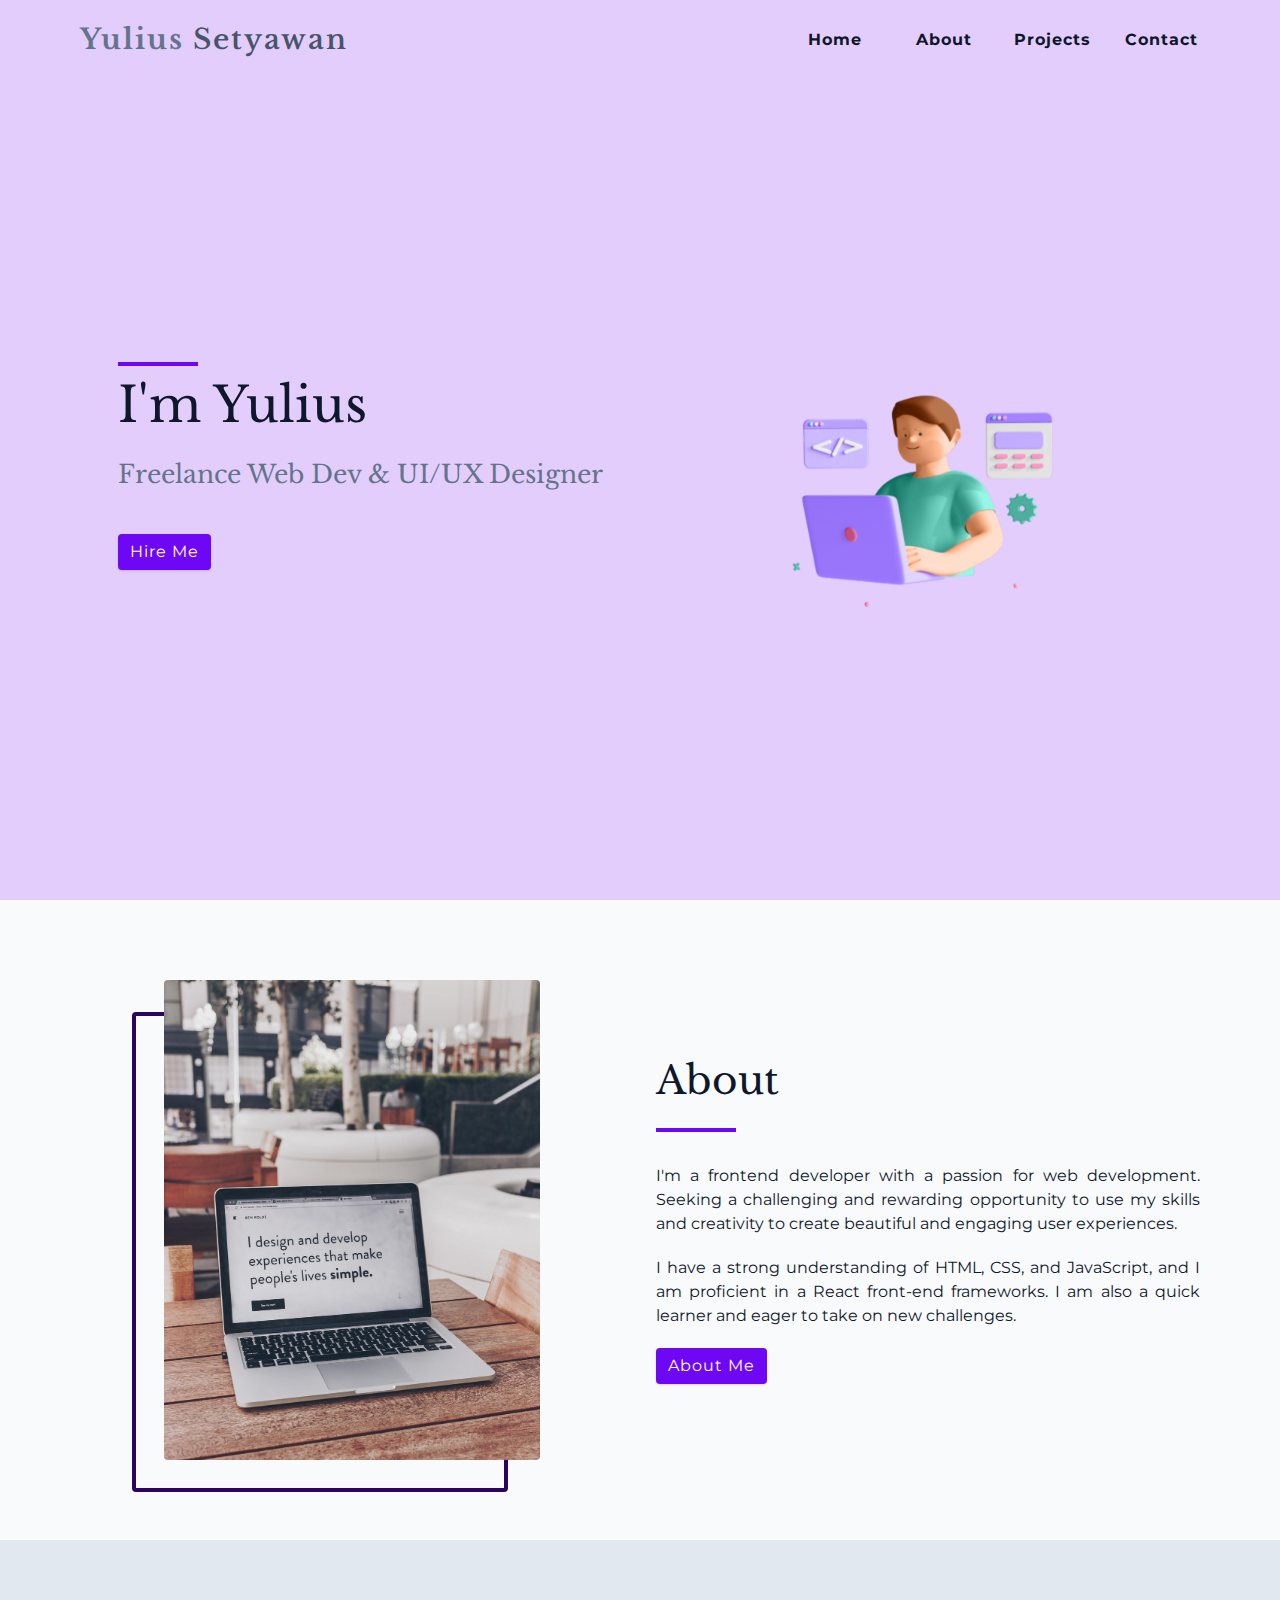
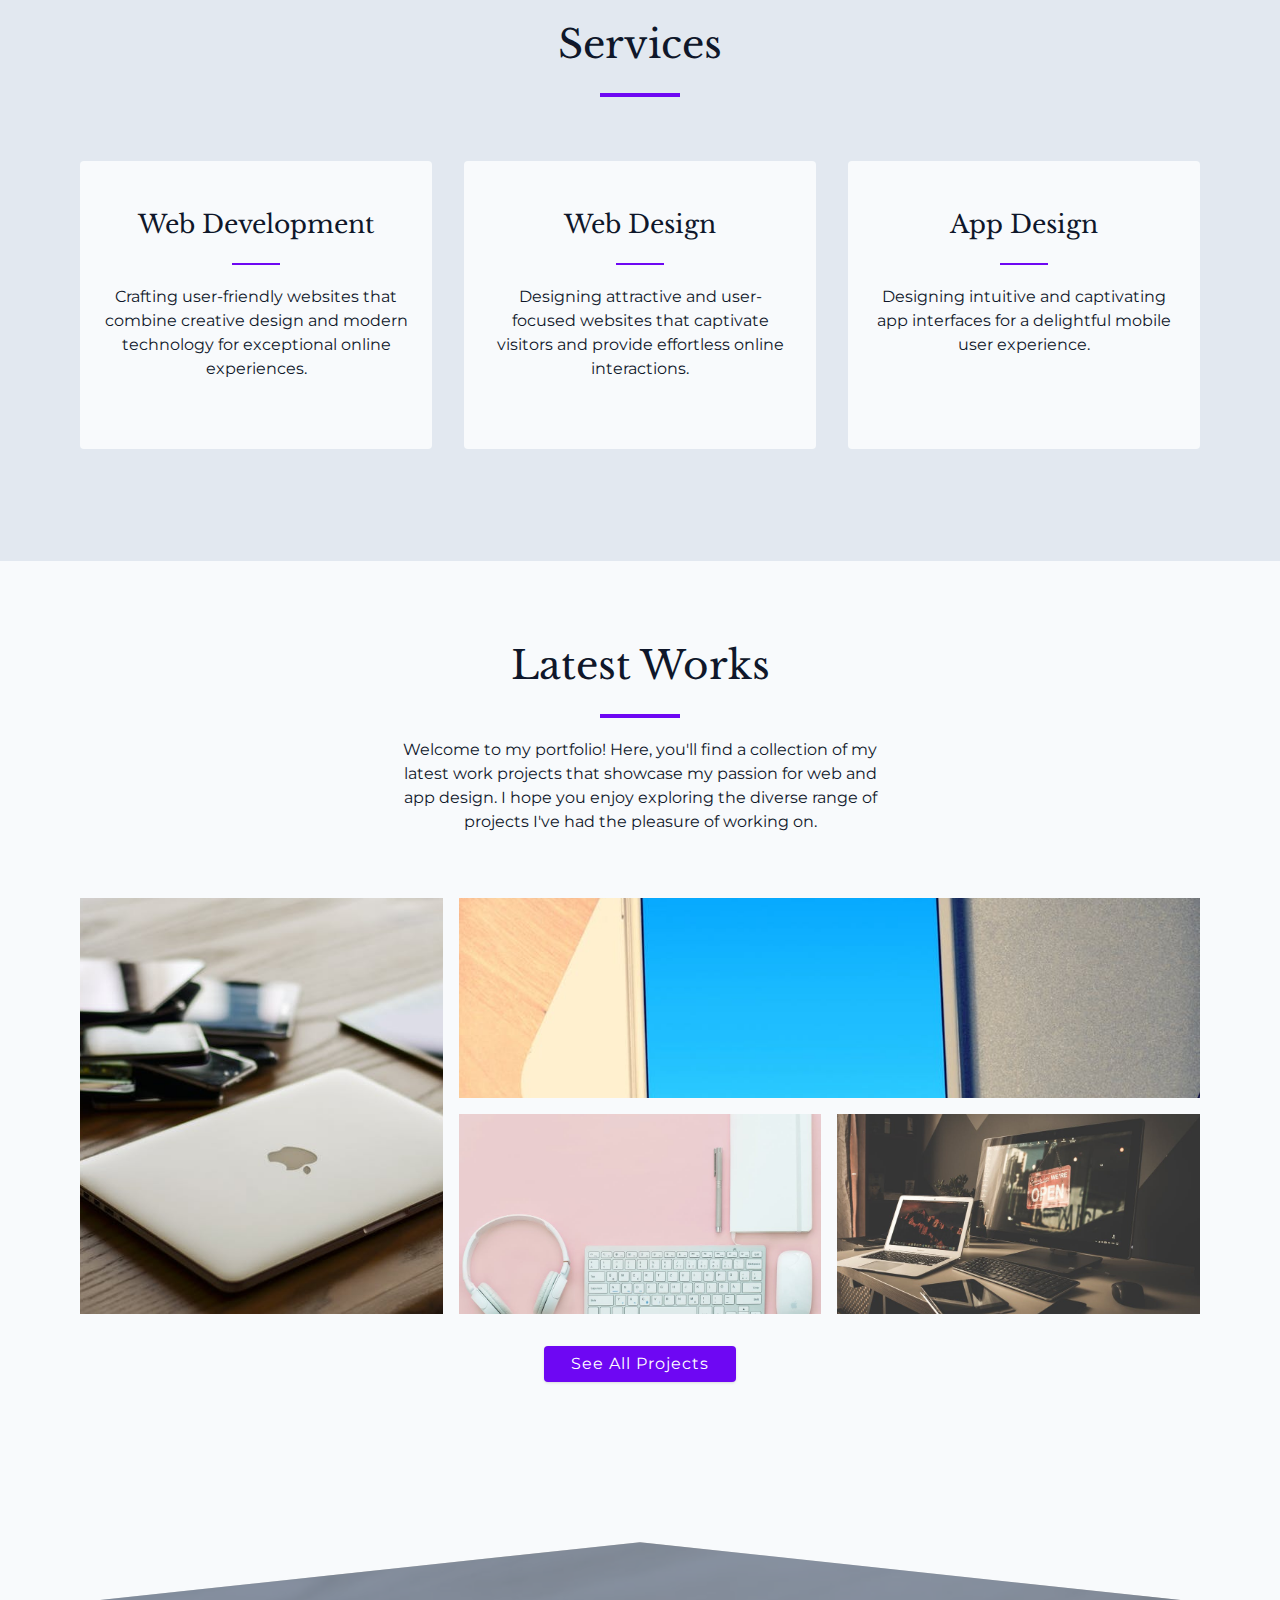
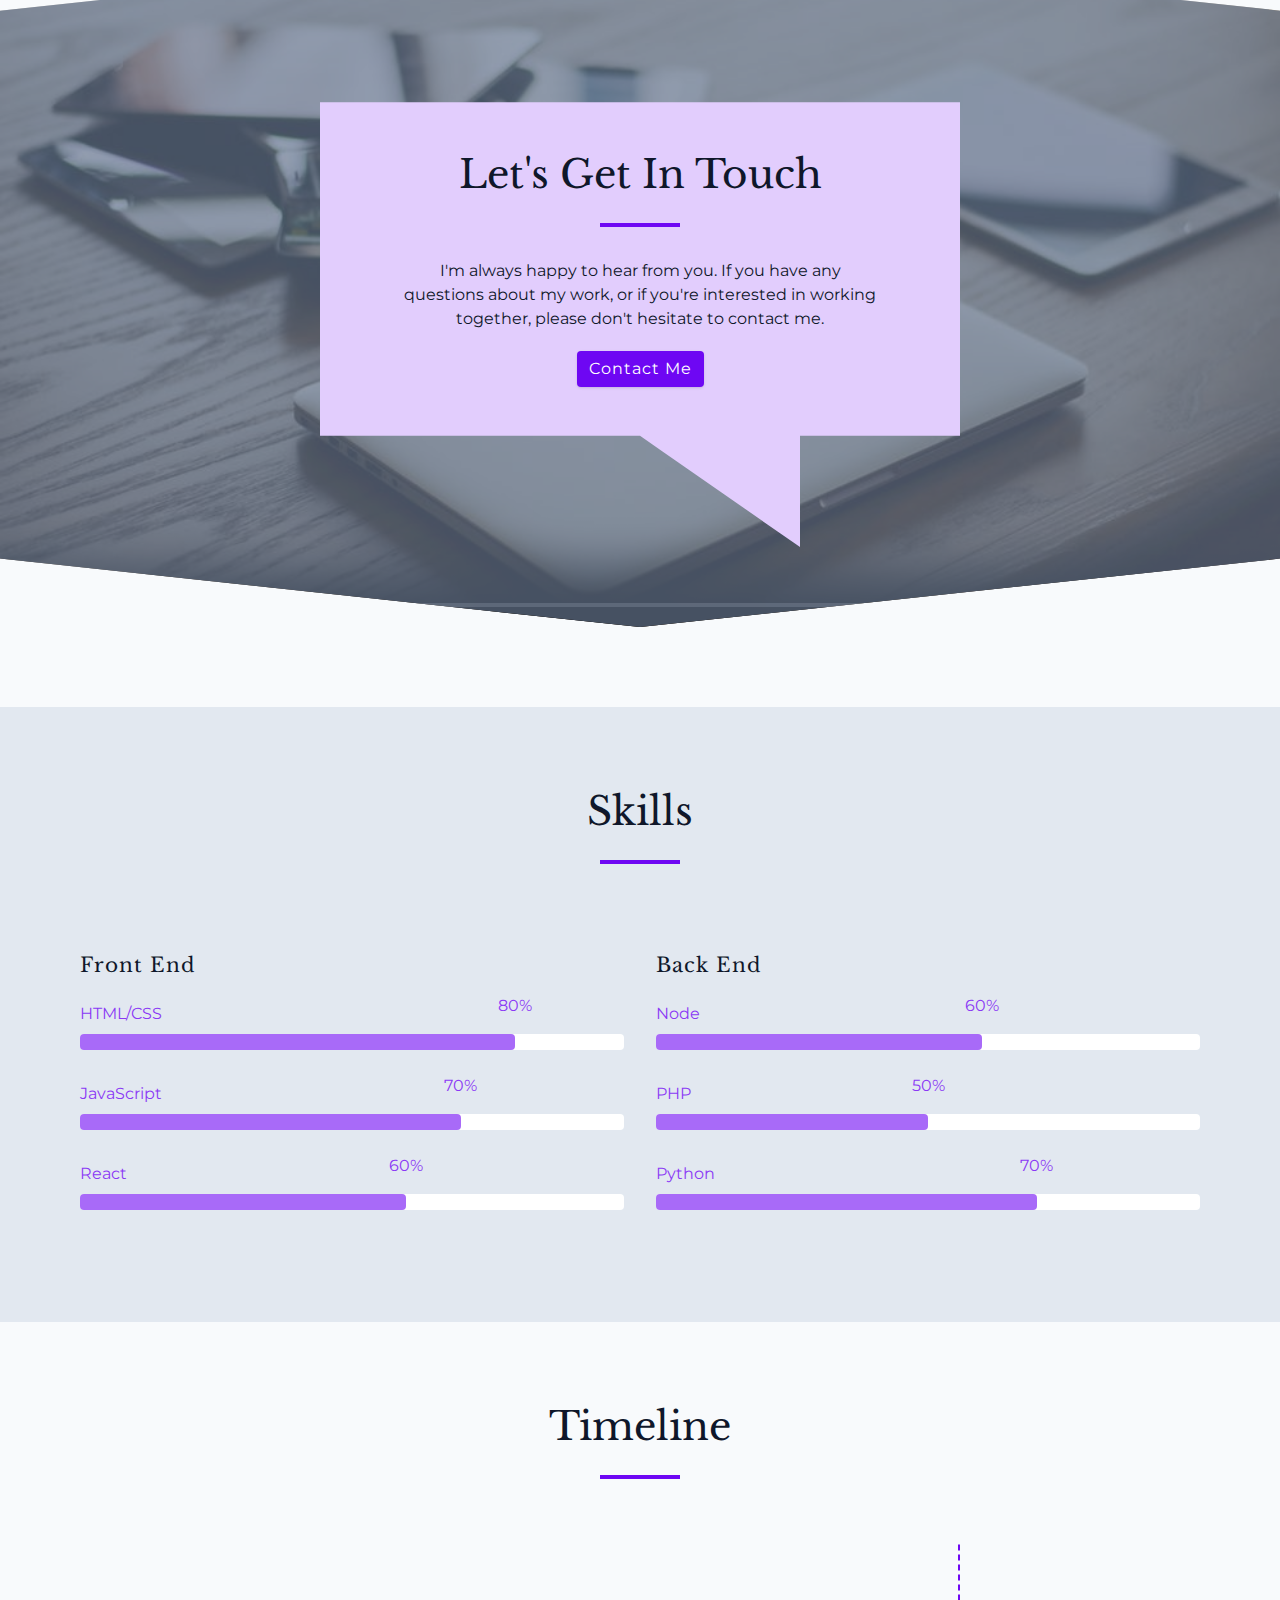
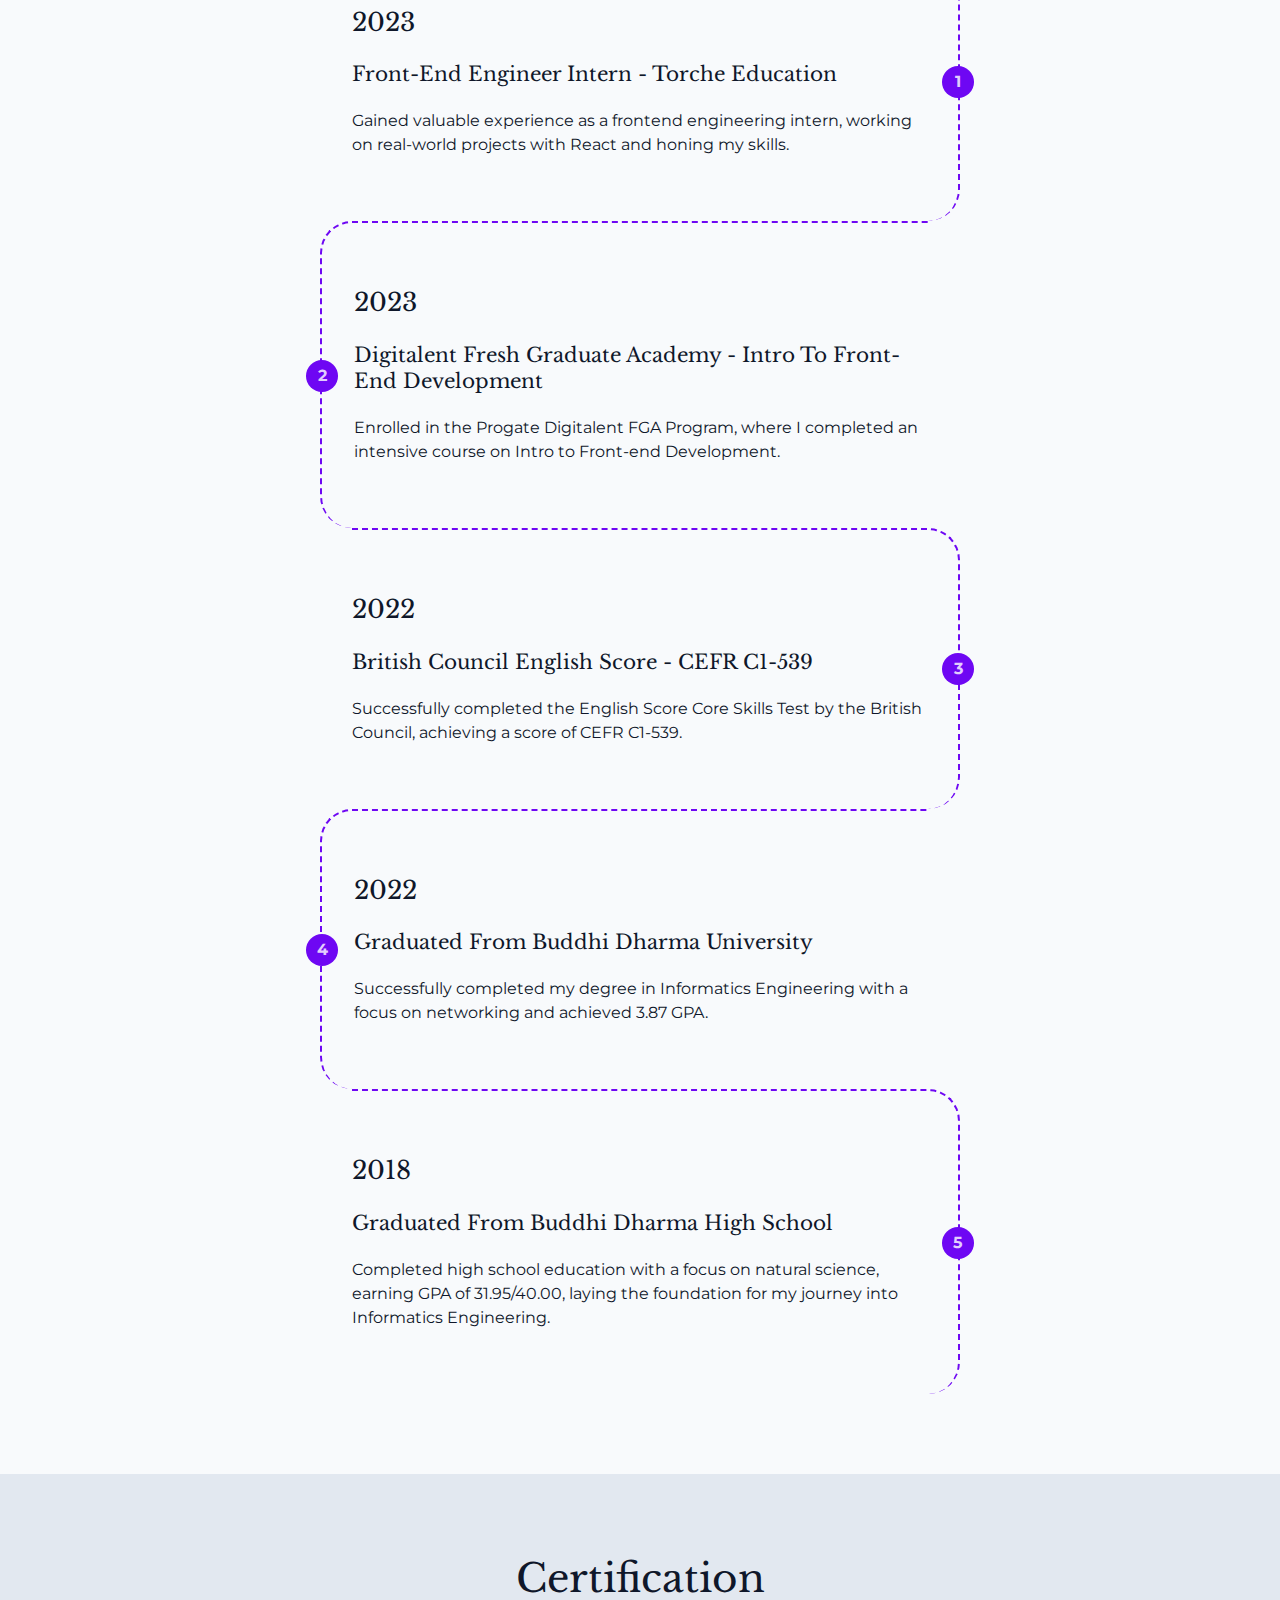
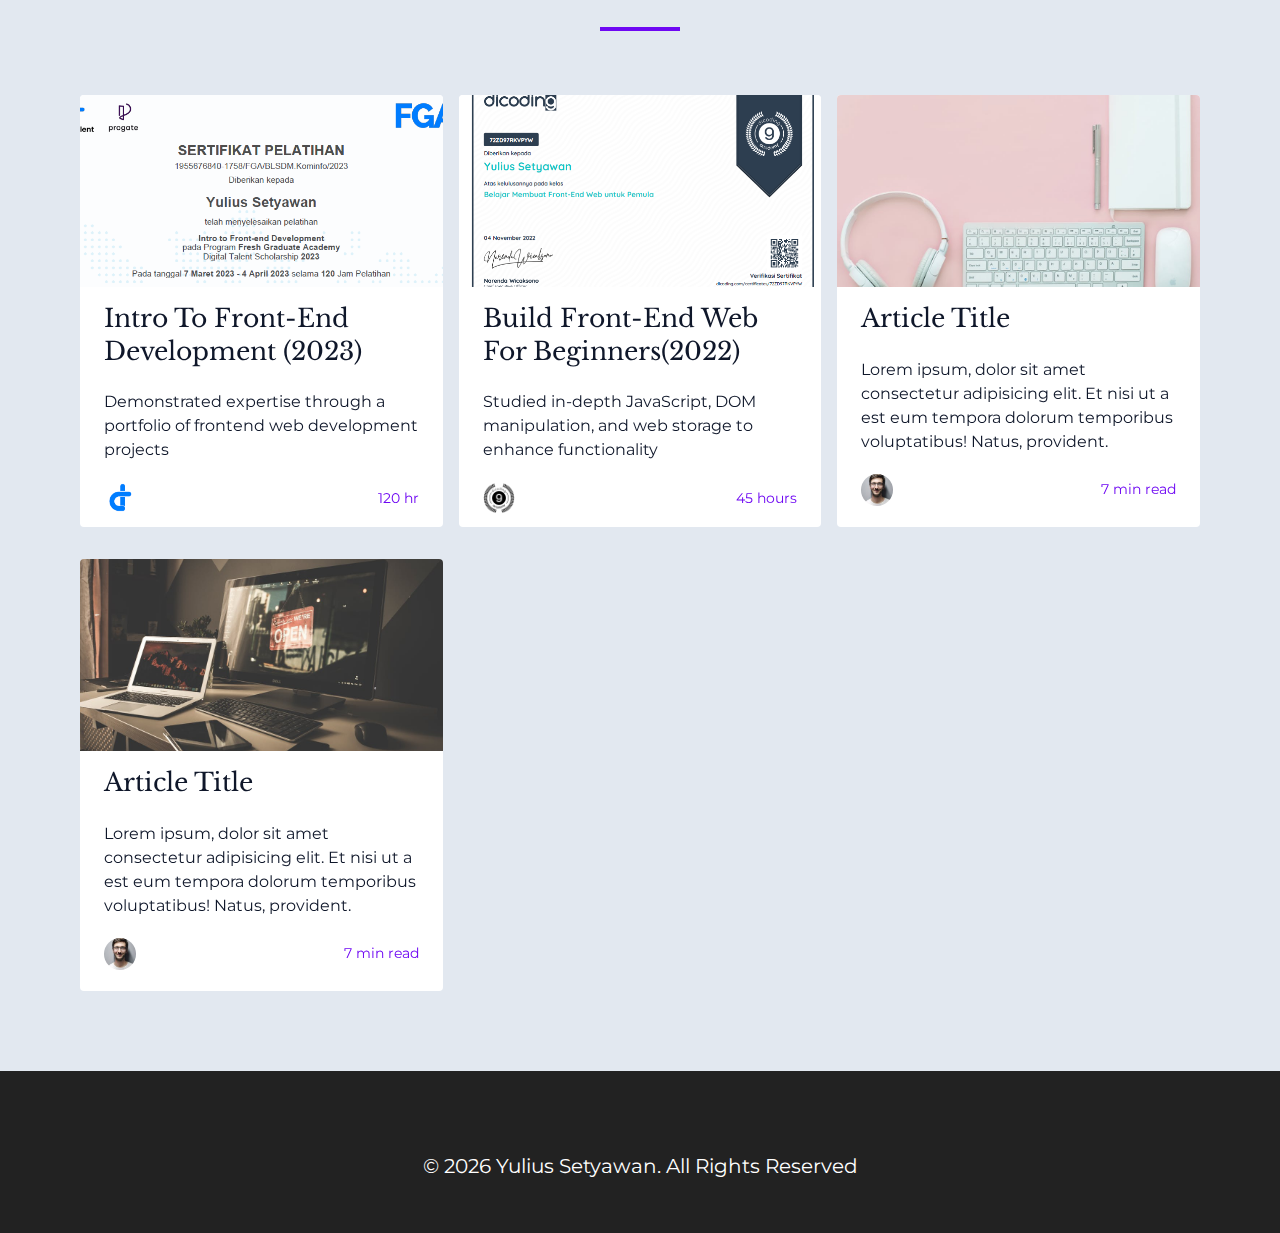
==== commit c5977fc3: "certificate img pt. 1" ====
--- a/index.html
+++ b/index.html
@@ -247,7 +247,7 @@
           </div>
         </article>
       </a>
-      <!-- end of single project -->  
+      <!-- end of single project -->
     </div>
     <a href="project.html" target="_blank" class="btn projects-btn">see all projects</a>
 
@@ -421,23 +421,23 @@
       <div class="card">
         <!-- front of the card -->
         <div class="card-side card-front">
-          <img src="./images/project-1.jpeg" alt="" />
+          <img src="./images/certificate/intro-to-frontend.PNG" alt="" />
           <div class="card-info">
-            <h4>article title</h4>
+            <h4>Intro to Front-end Development (2023)</h4>
             <p>
-              Lorem ipsum, dolor sit amet consectetur adipisicing elit. Et
-              nisi ut a est eum tempora dolorum temporibus voluptatibus!
-              Natus, provident.
+              Demonstrated expertise through a
+              portfolio of frontend web development projects
             </p>
             <div class="card-footer">
-              <img src="./images/hero-img-small.jpeg" alt="author image" />
-              <p>7 min read</p>
+              <img src="./images/certificate/digitalent.png" alt="author image" />
+              <p>120 hr</p>
             </div>
           </div>
         </div>
         <!-- card back  -->
         <div class="card-side card-back">
-          <button class="btn">read more</button>
+          <a class="btn" href="https://drive.google.com/file/d/1jFjD0Jn7z0HortbcK6iQyOg04q2V0pOR/view"
+            target="_blank">read more</a>
         </div>
       </div>
       <!-- end of single article -->
@@ -445,23 +445,22 @@
       <div class="card">
         <!-- front of the card -->
         <div class="card-side card-front">
-          <img src="./images/project-2.jpeg" alt="" />
+          <img src="./images/certificate/front-end-dicoding.PNG" alt="" />
           <div class="card-info">
-            <h4>article title</h4>
+            <h4>Build Front-End Web for Beginners(2022)</h4>
             <p>
-              Lorem ipsum, dolor sit amet consectetur adipisicing elit. Et
-              nisi ut a est eum tempora dolorum temporibus voluptatibus!
-              Natus, provident.
+              Studied in-depth JavaScript, DOM manipulation,
+              and web storage to enhance functionality
             </p>
             <div class="card-footer">
-              <img src="./images/hero-img-small.jpeg" alt="author image" />
-              <p>7 min read</p>
+              <img src="./images/certificate/dicoding.png" alt="author image" />
+              <p>45 hours</p>
             </div>
           </div>
         </div>
         <!-- card back  -->
         <div class="card-side card-back">
-          <button class="btn">read more</button>
+          <a href="https://www.dicoding.com/certificates/72ZD97RKVPYW" target="_blank" class="btn">read more</a>
         </div>
       </div>
       <!-- end of single article -->
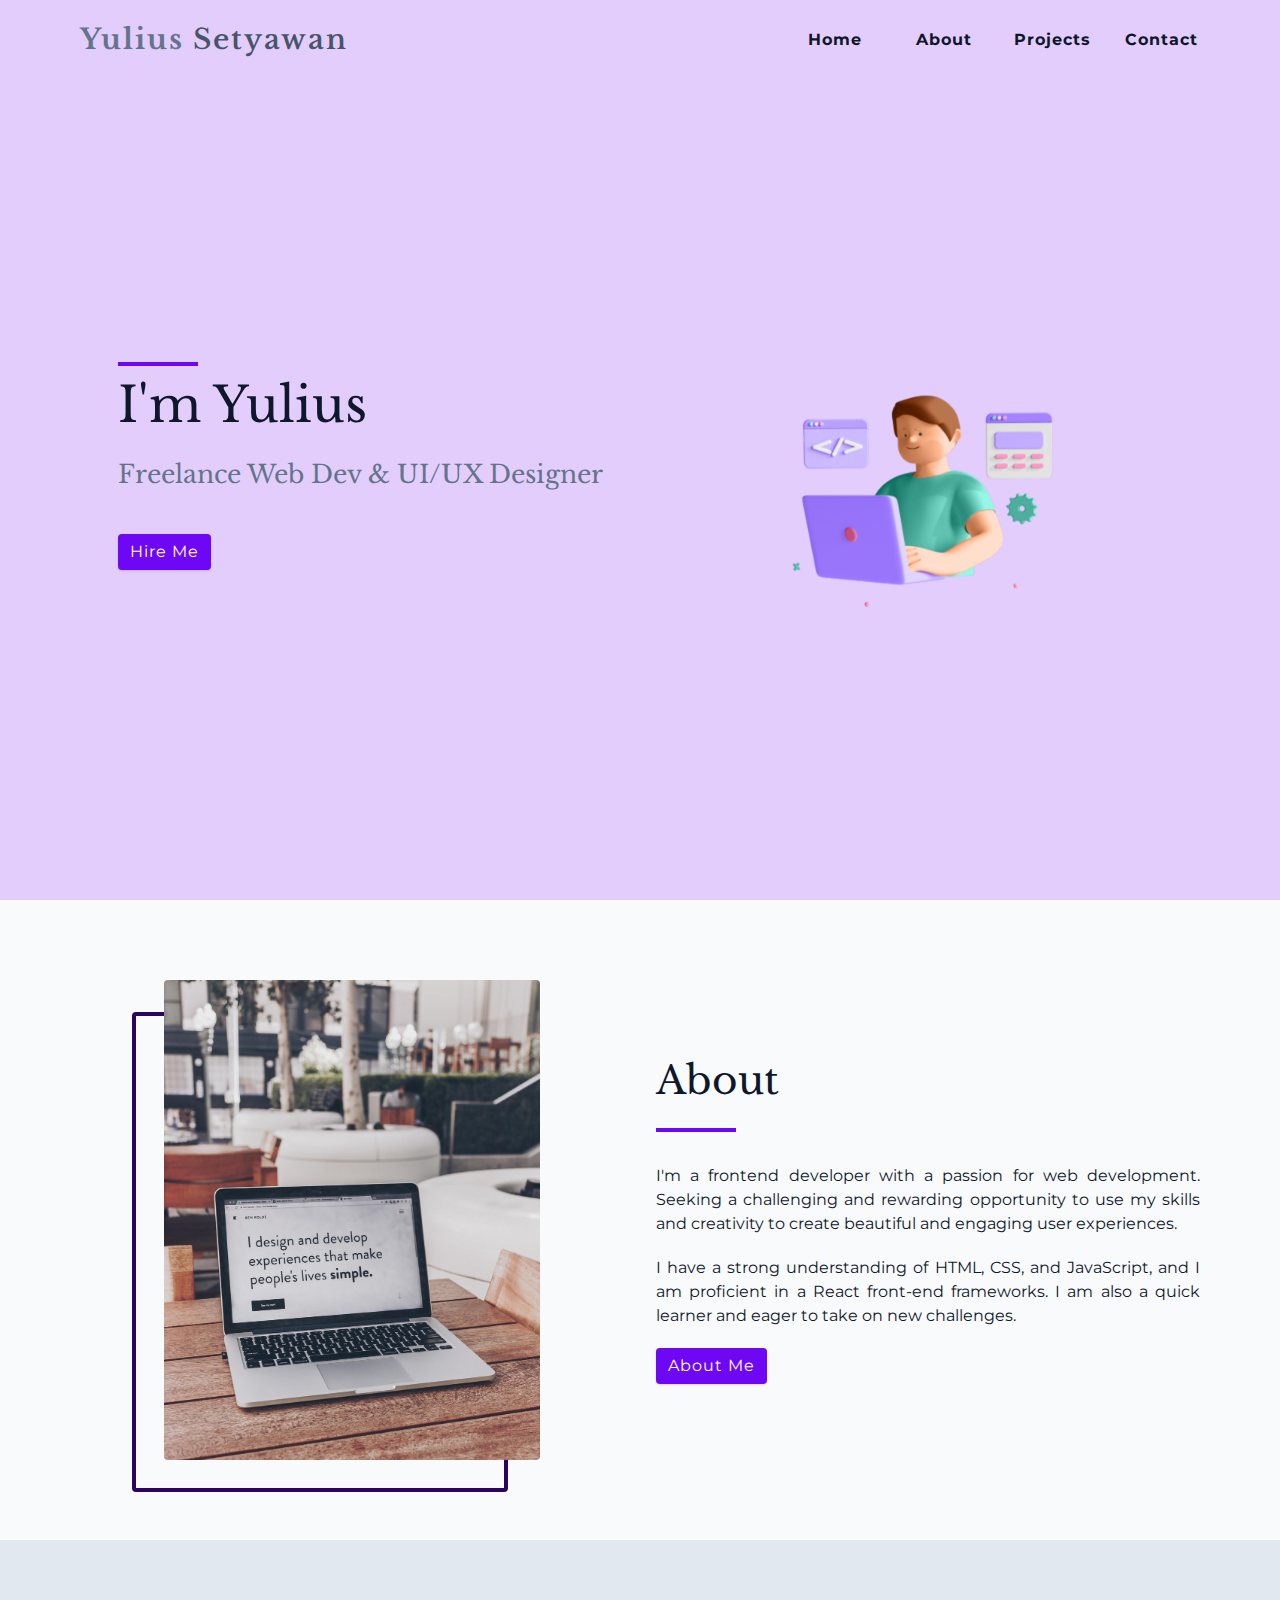
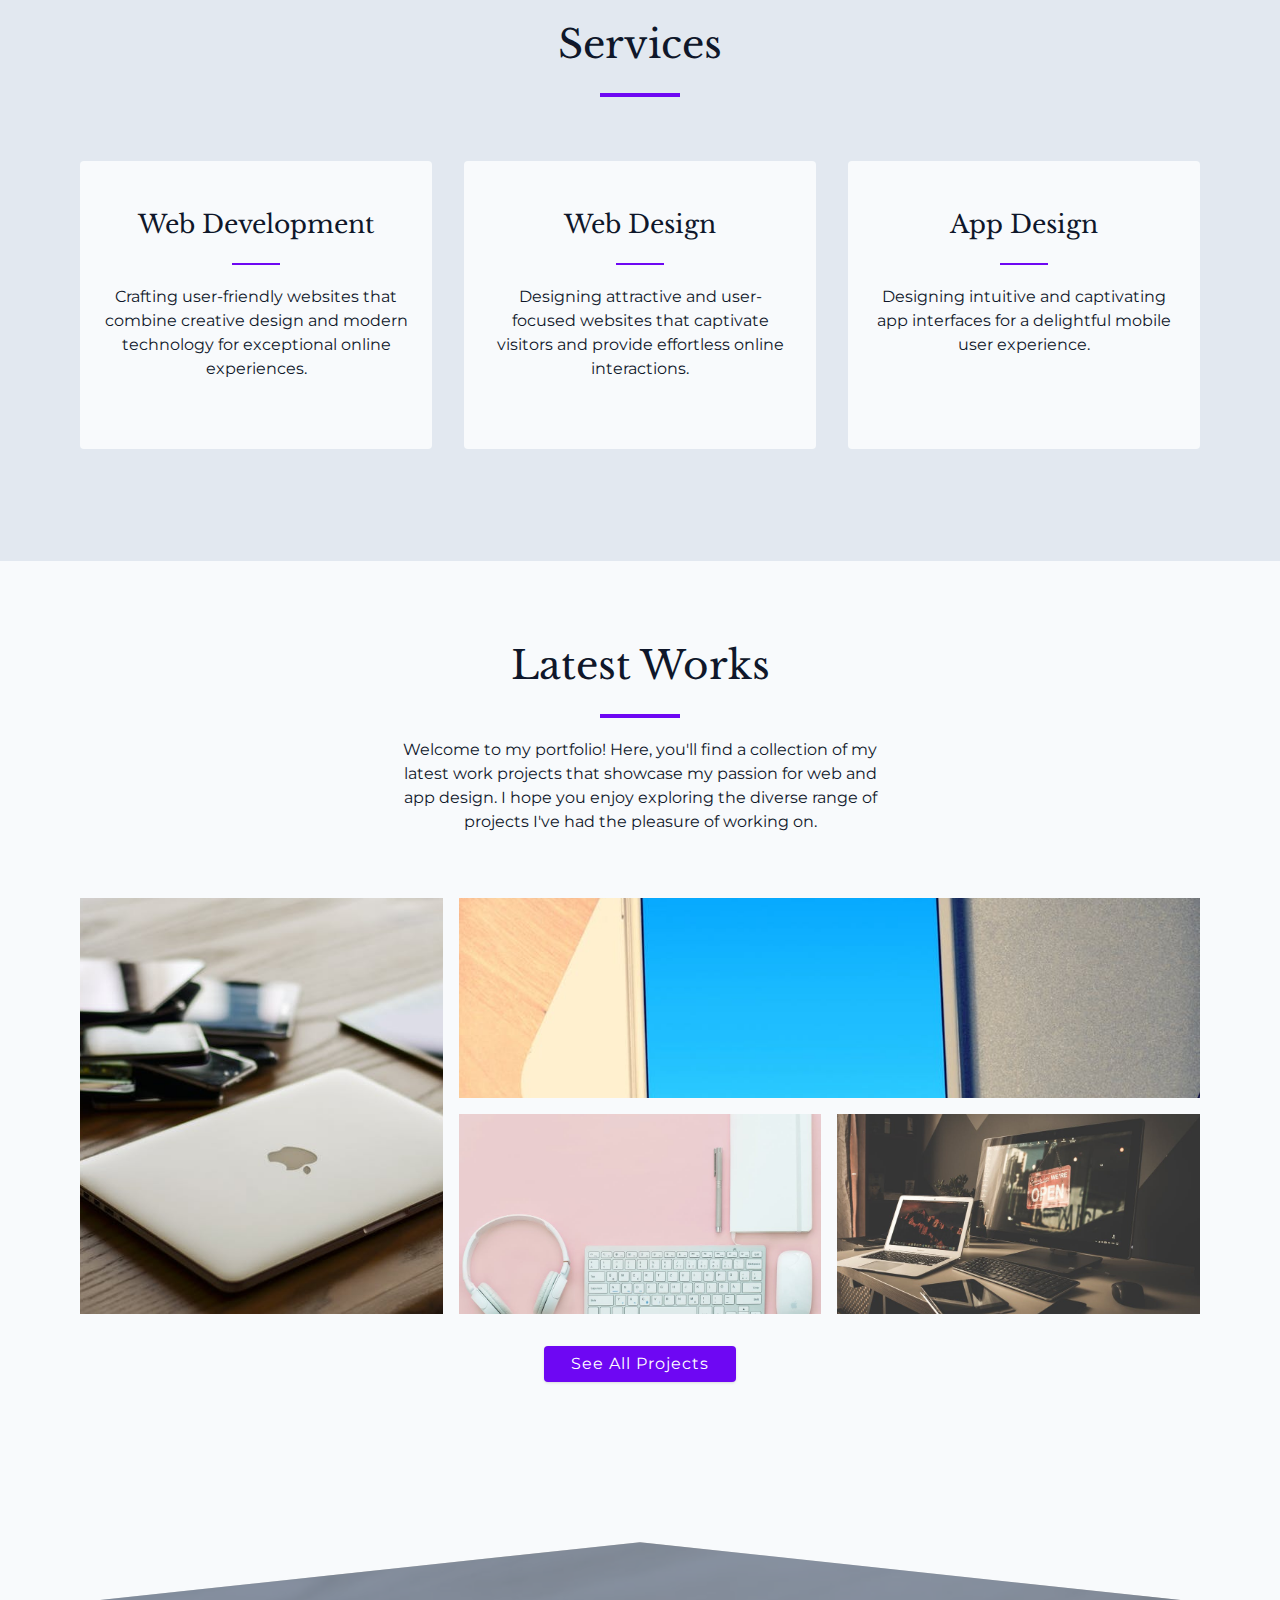
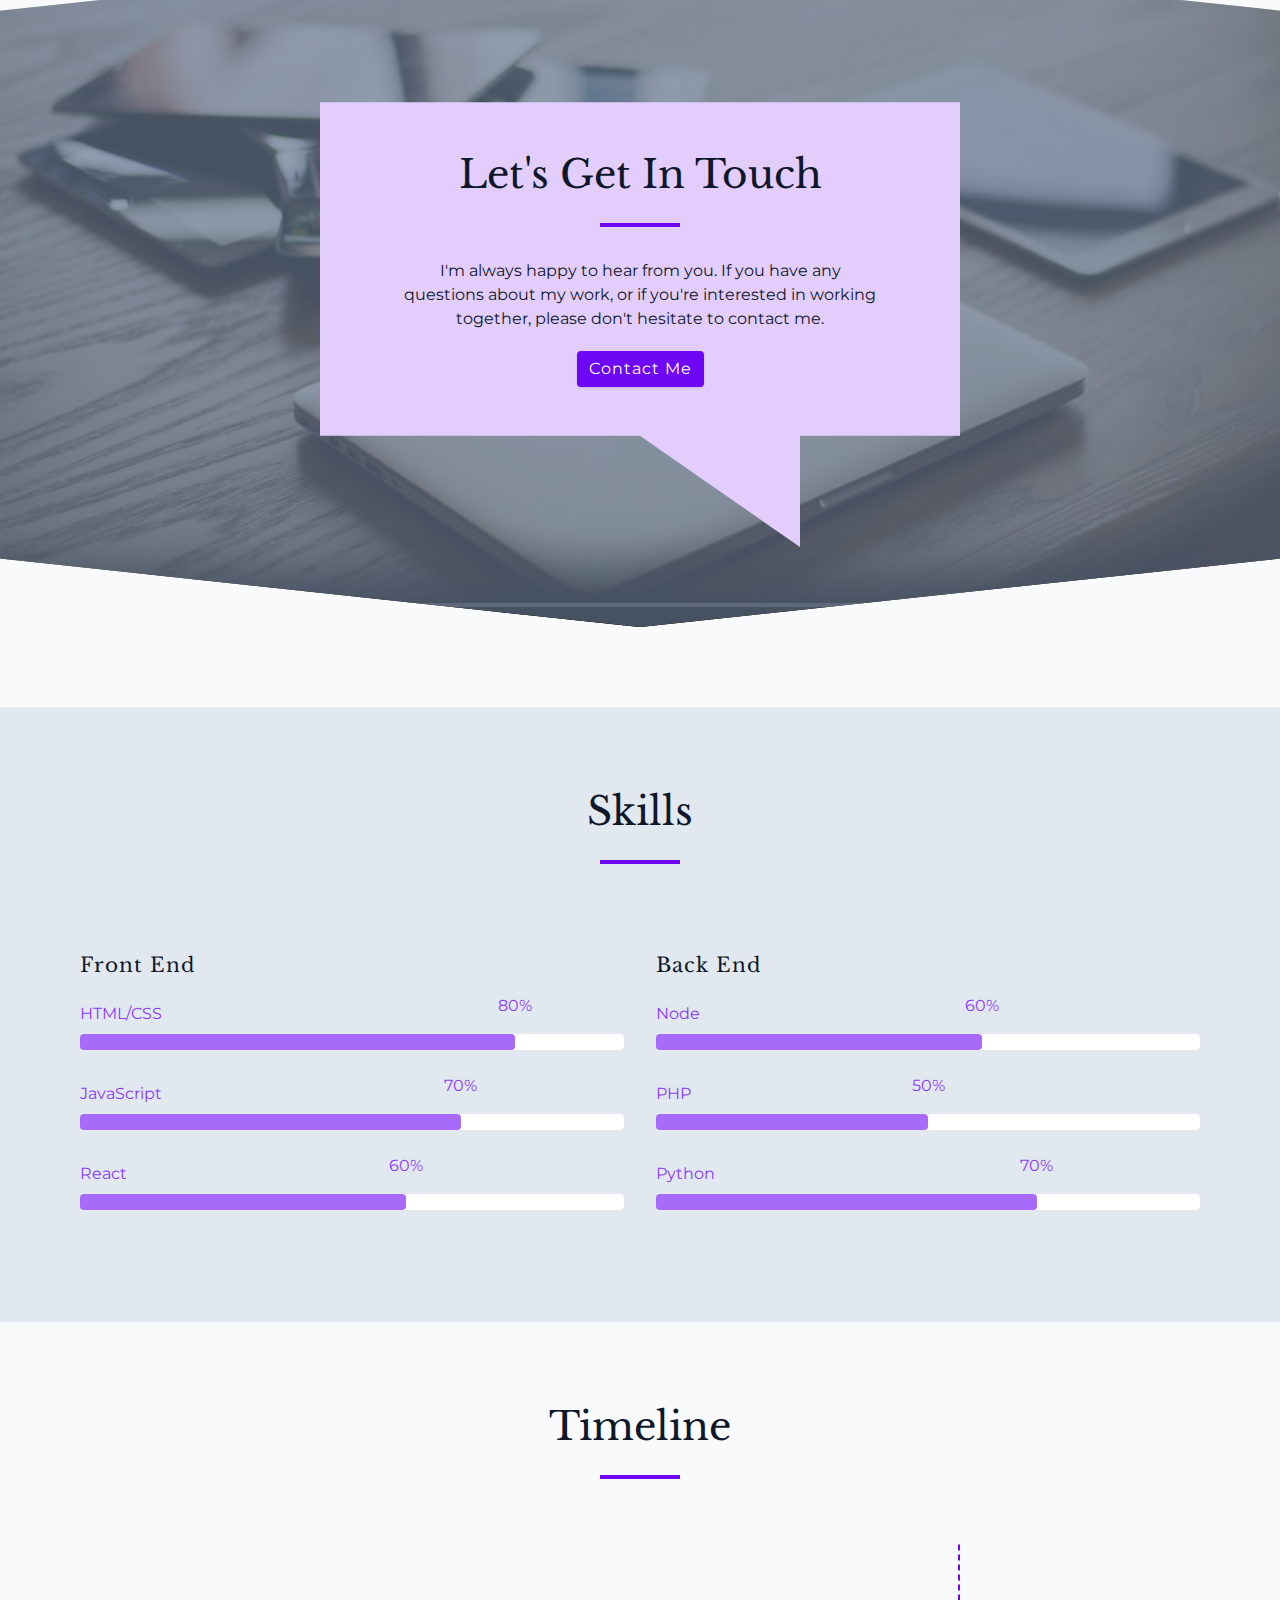
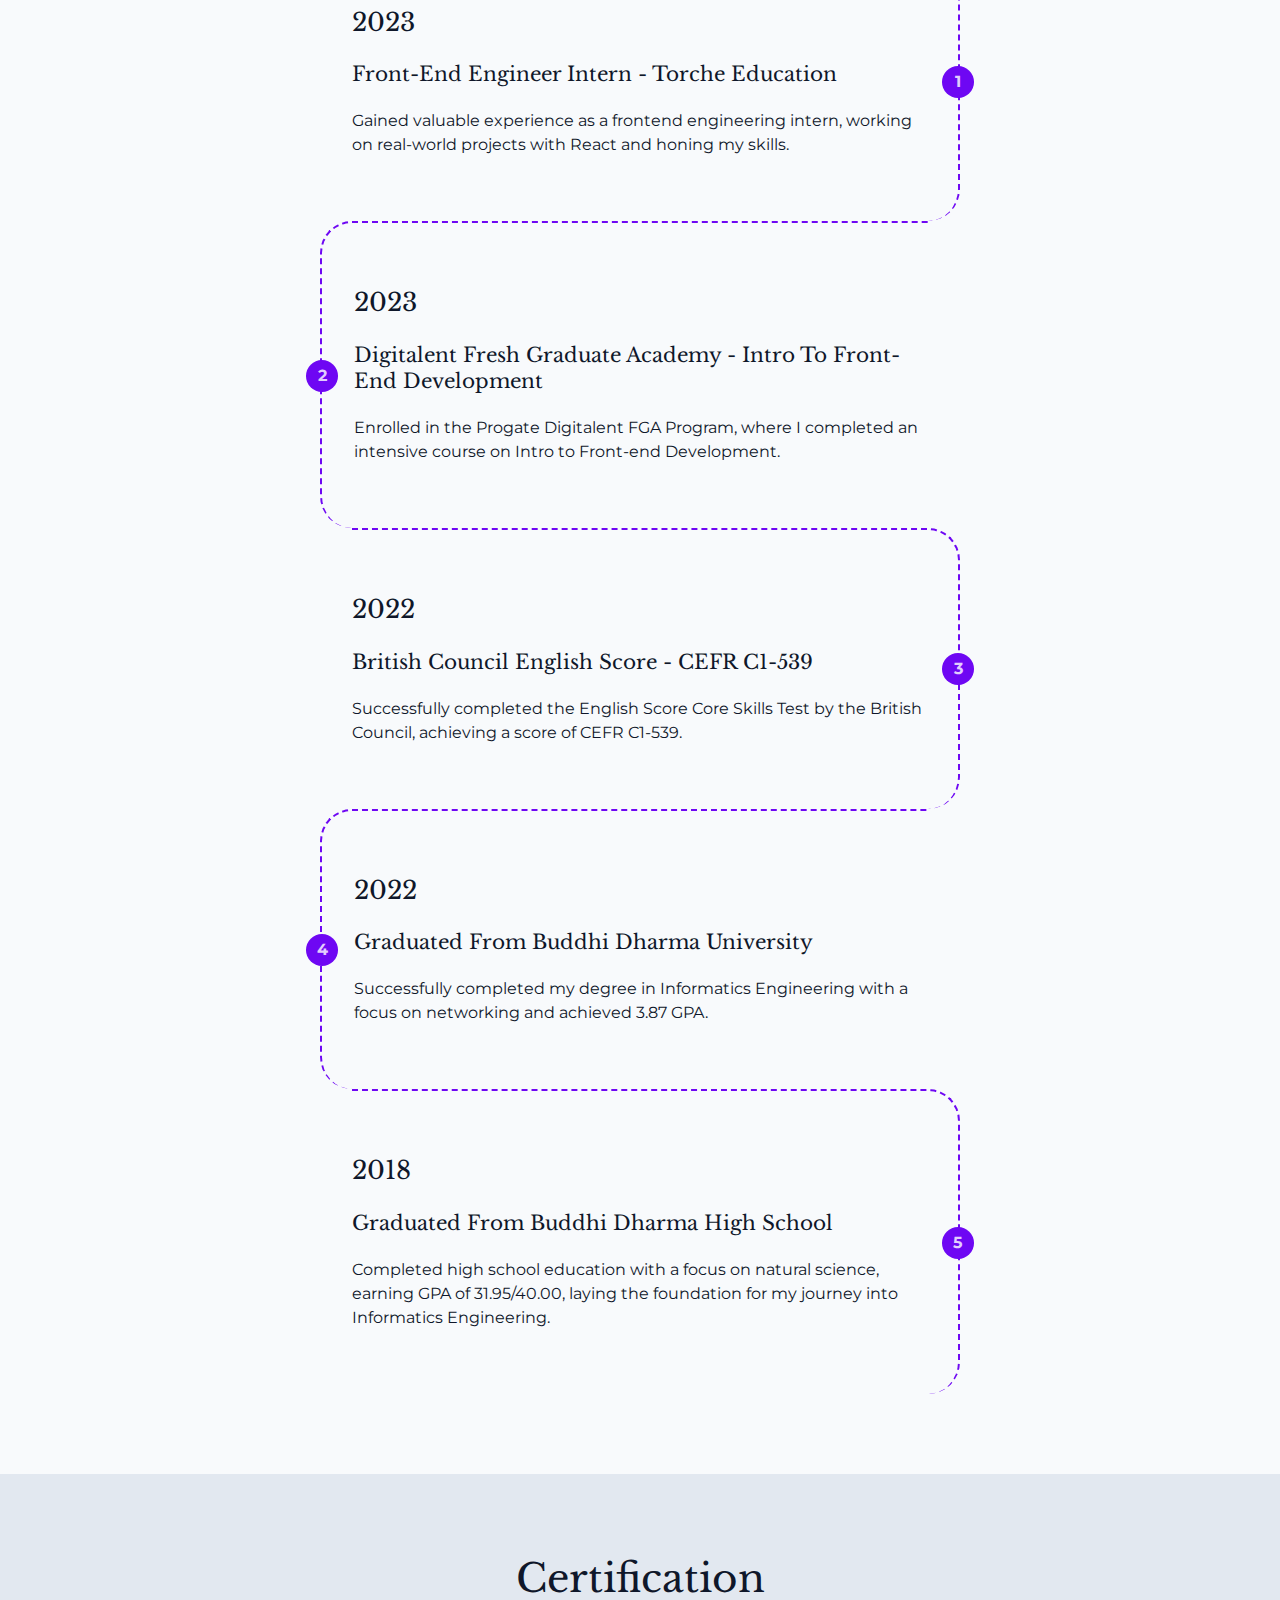
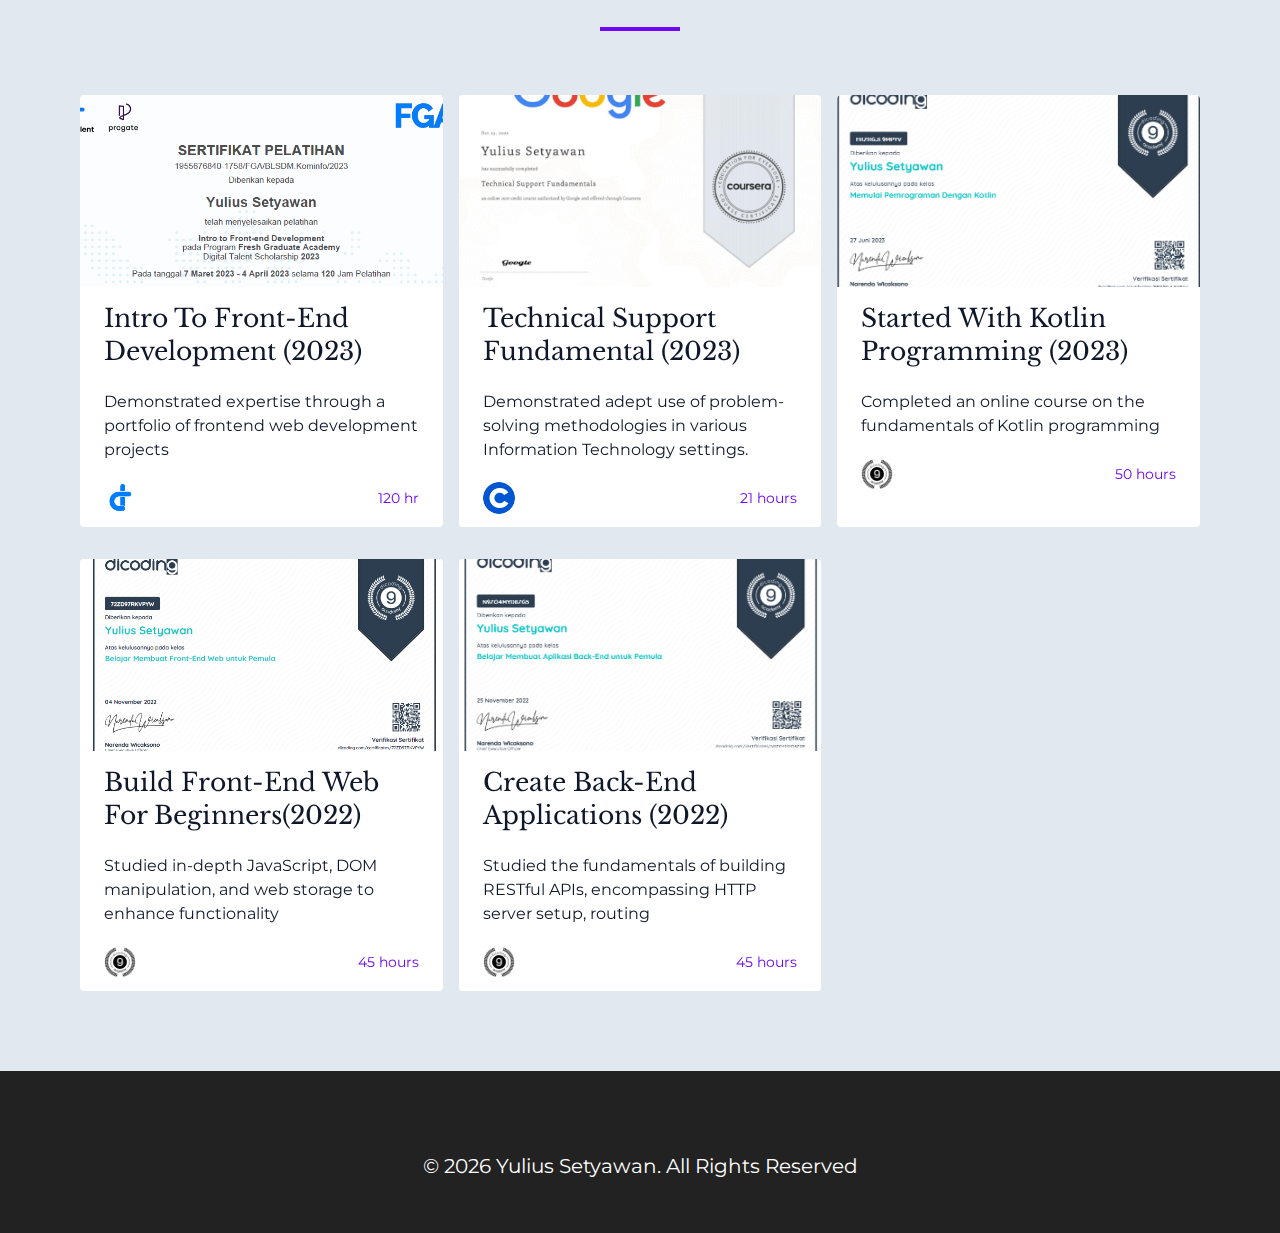
==== commit 15ffeb85: "certificate img pt. 2" ====
--- a/index.html
+++ b/index.html
@@ -445,6 +445,52 @@
       <div class="card">
         <!-- front of the card -->
         <div class="card-side card-front">
+          <img src="./images/certificate/technical-support.PNG" alt="" />
+          <div class="card-info">
+            <h4>Technical Support Fundamental (2023)</h4>
+            <p>
+              Demonstrated adept use of problem-solving methodologies in various
+              Information Technology settings.
+            </p>
+            <div class="card-footer">
+              <img src="./images/certificate/coursera.png" alt="" />
+              <p>21 hours</p>
+            </div>
+          </div>
+        </div>
+        <!-- card back  -->
+        <div class="card-side card-back">
+          <a href="https://www.coursera.org/account/accomplishments/verify/QDZUBVD5KJVJ?utm_source=link&utm_medium=certificate&utm_content=cert_image&utm_campaign=sharing_cta&utm_product=course" target="_blank" class="btn">read more</a>
+        </div>
+      </div>
+      <!-- end of single article -->
+      <!-- single article -->
+      <div class="card">
+        <!-- front of the card -->
+        <div class="card-side card-front">
+          <img src="./images/certificate/kotlin-dicoding.PNG" alt="" />
+          <div class="card-info">
+            <h4> Started with Kotlin Programming (2023)</h4>
+            <p>
+              Completed an online course on the fundamentals of
+              Kotlin programming
+            </p>
+            <div class="card-footer">
+              <img src="./images/certificate/dicoding.png" alt="" />
+              <p>50 hours</p>
+            </div>
+          </div>
+        </div>
+        <!-- card back  -->
+        <div class="card-side card-back">
+          <a href="https://www.dicoding.com/certificates/ERZRGJL9MPYV" target="_blank" class="btn">read more</a>
+        </div>
+      </div>
+      <!-- end of single article -->
+      <!-- single article -->
+      <div class="card">
+        <!-- front of the card -->
+        <div class="card-side card-front">
           <img src="./images/certificate/front-end-dicoding.PNG" alt="" />
           <div class="card-info">
             <h4>Build Front-End Web for Beginners(2022)</h4>
@@ -468,47 +514,22 @@
       <div class="card">
         <!-- front of the card -->
         <div class="card-side card-front">
-          <img src="./images/project-3.jpeg" alt="" />
+          <img src="./images/certificate/back-end-dicoding.PNG" alt="" />
           <div class="card-info">
-            <h4>article title</h4>
+            <h4>Create Back-End Applications (2022)</h4>
             <p>
-              Lorem ipsum, dolor sit amet consectetur adipisicing elit. Et
-              nisi ut a est eum tempora dolorum temporibus voluptatibus!
-              Natus, provident.
+              Studied the fundamentals of building
+              RESTful APIs, encompassing HTTP server setup, routing
             </p>
             <div class="card-footer">
-              <img src="./images/hero-img-small.jpeg" alt="author image" />
-              <p>7 min read</p>
+              <img src="./images/certificate/dicoding.png" alt="author image" />
+              <p>45 hours</p>
             </div>
           </div>
         </div>
         <!-- card back  -->
         <div class="card-side card-back">
-          <button class="btn">read more</button>
-        </div>
-      </div>
-      <!-- end of single article -->
-      <!-- single article -->
-      <div class="card">
-        <!-- front of the card -->
-        <div class="card-side card-front">
-          <img src="./images/project-4.jpeg" alt="" />
-          <div class="card-info">
-            <h4>article title</h4>
-            <p>
-              Lorem ipsum, dolor sit amet consectetur adipisicing elit. Et
-              nisi ut a est eum tempora dolorum temporibus voluptatibus!
-              Natus, provident.
-            </p>
-            <div class="card-footer">
-              <img src="./images/hero-img-small.jpeg" alt="author image" />
-              <p>7 min read</p>
-            </div>
-          </div>
-        </div>
-        <!-- card back  -->
-        <div class="card-side card-back">
-          <button class="btn">read more</button>
+          <a href="https://www.dicoding.com/certificates/N9ZO4MYD8ZG5" target="_blank" class="btn">read more</a>
         </div>
       </div>
       <!-- end of single article -->
--- a/css/styles.css
+++ b/css/styles.css
@@ -926,6 +926,7 @@
   border-radius: var(--borderRadius);
   visibility: visible;
   transition: all 1s linear;
+  overflow: hidden;
 }
 .card-front {
   background: var(--white);
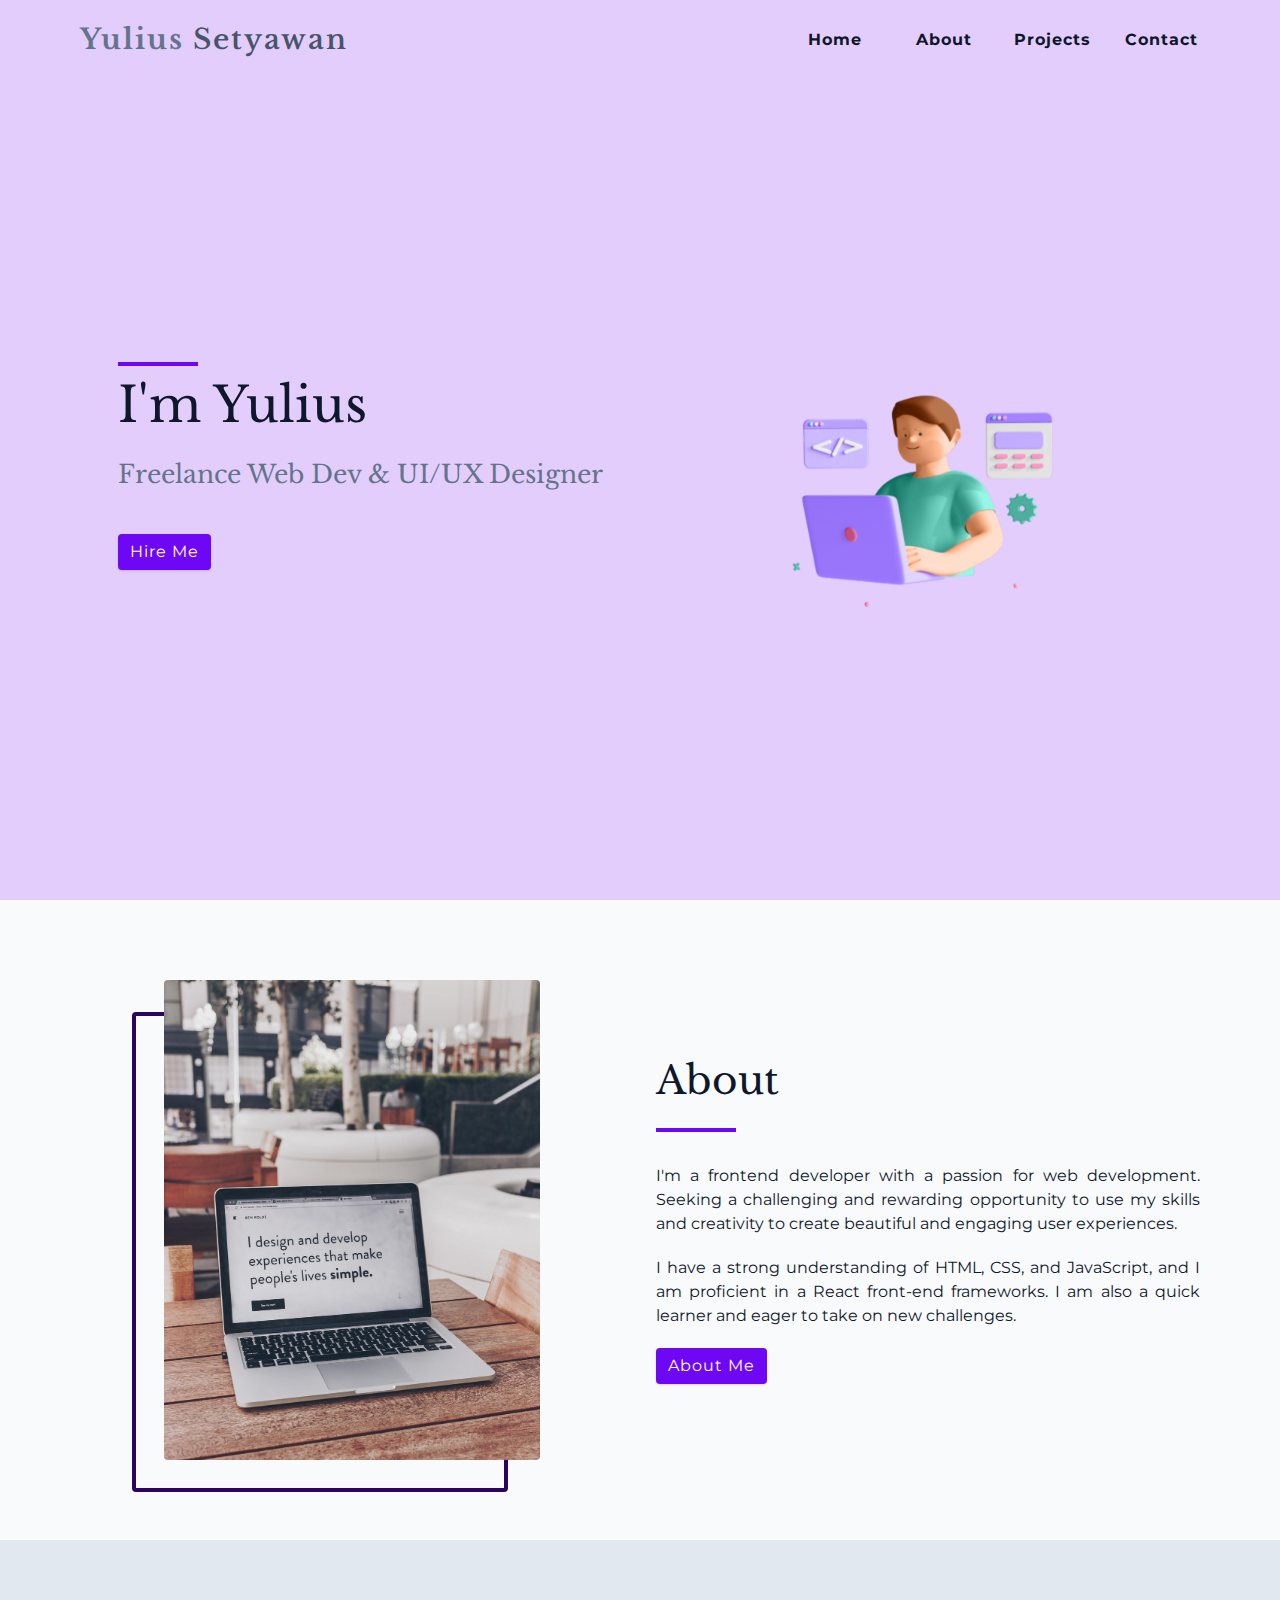
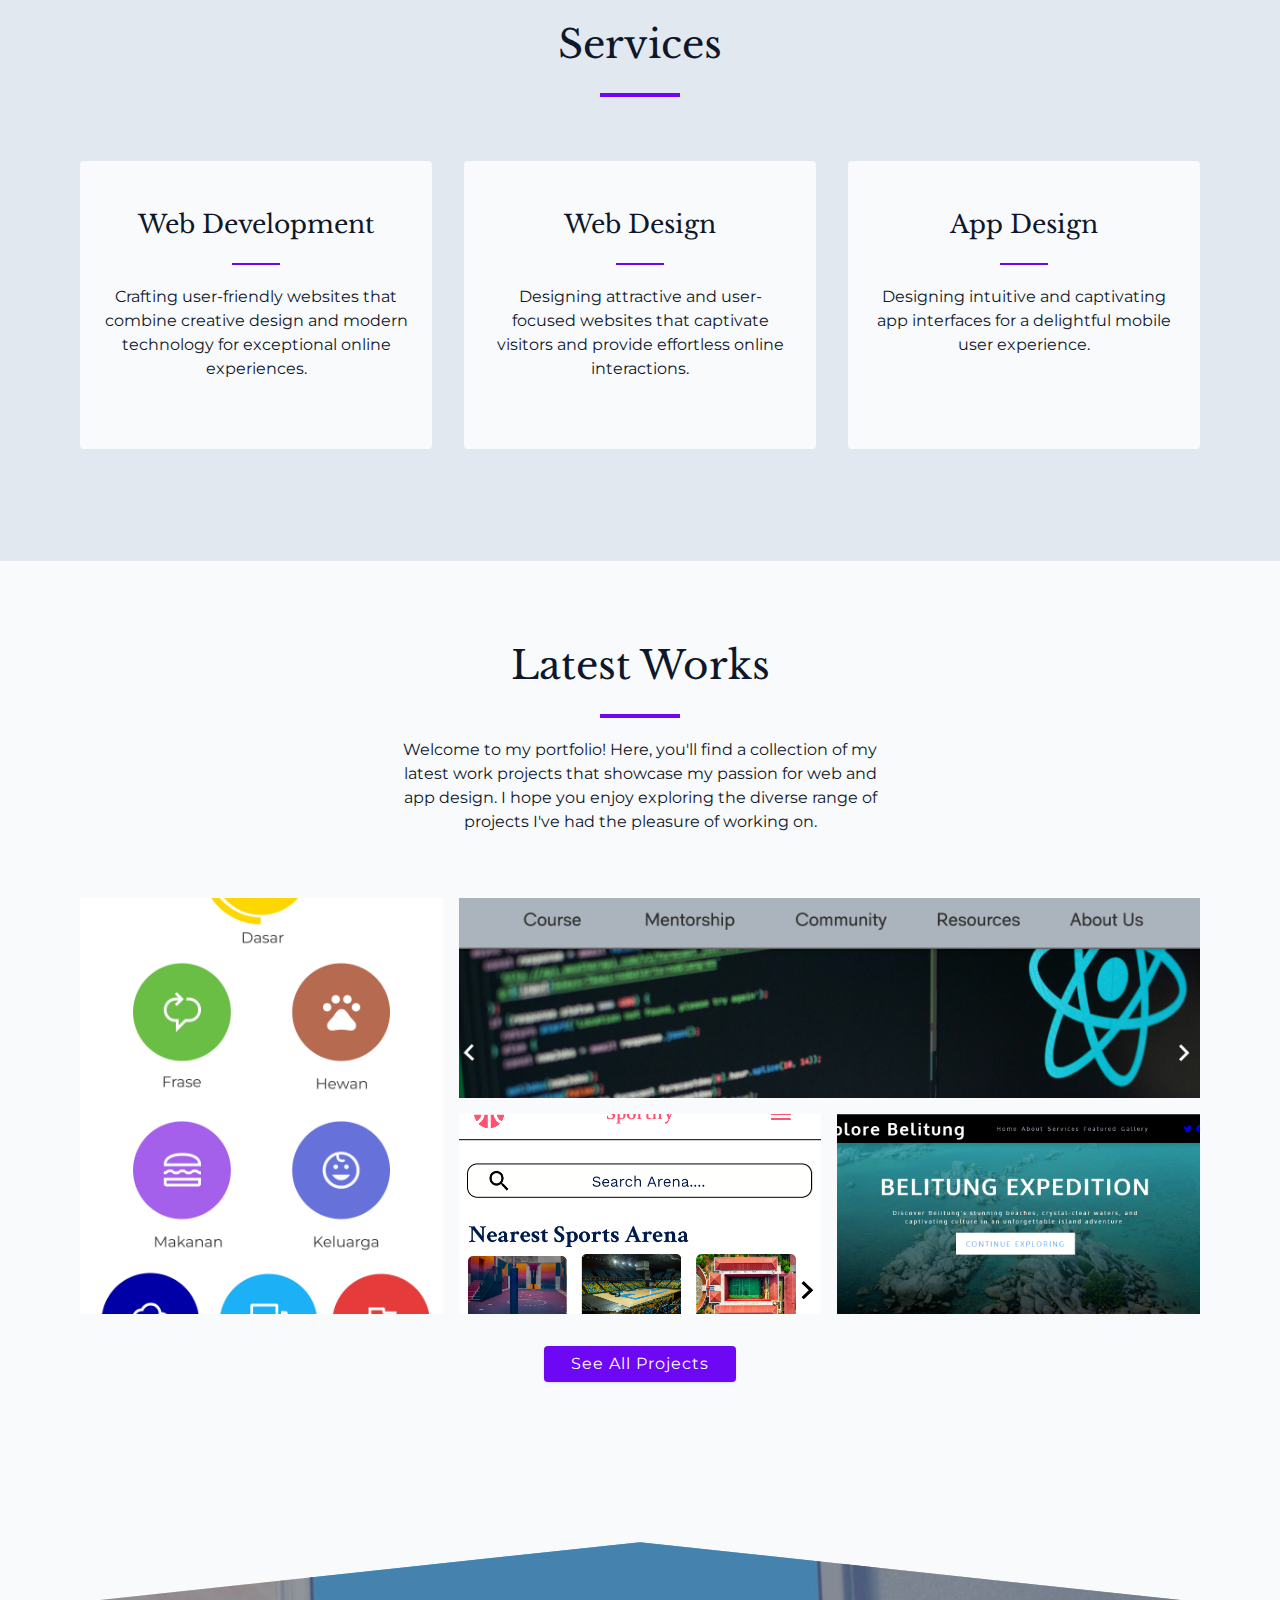
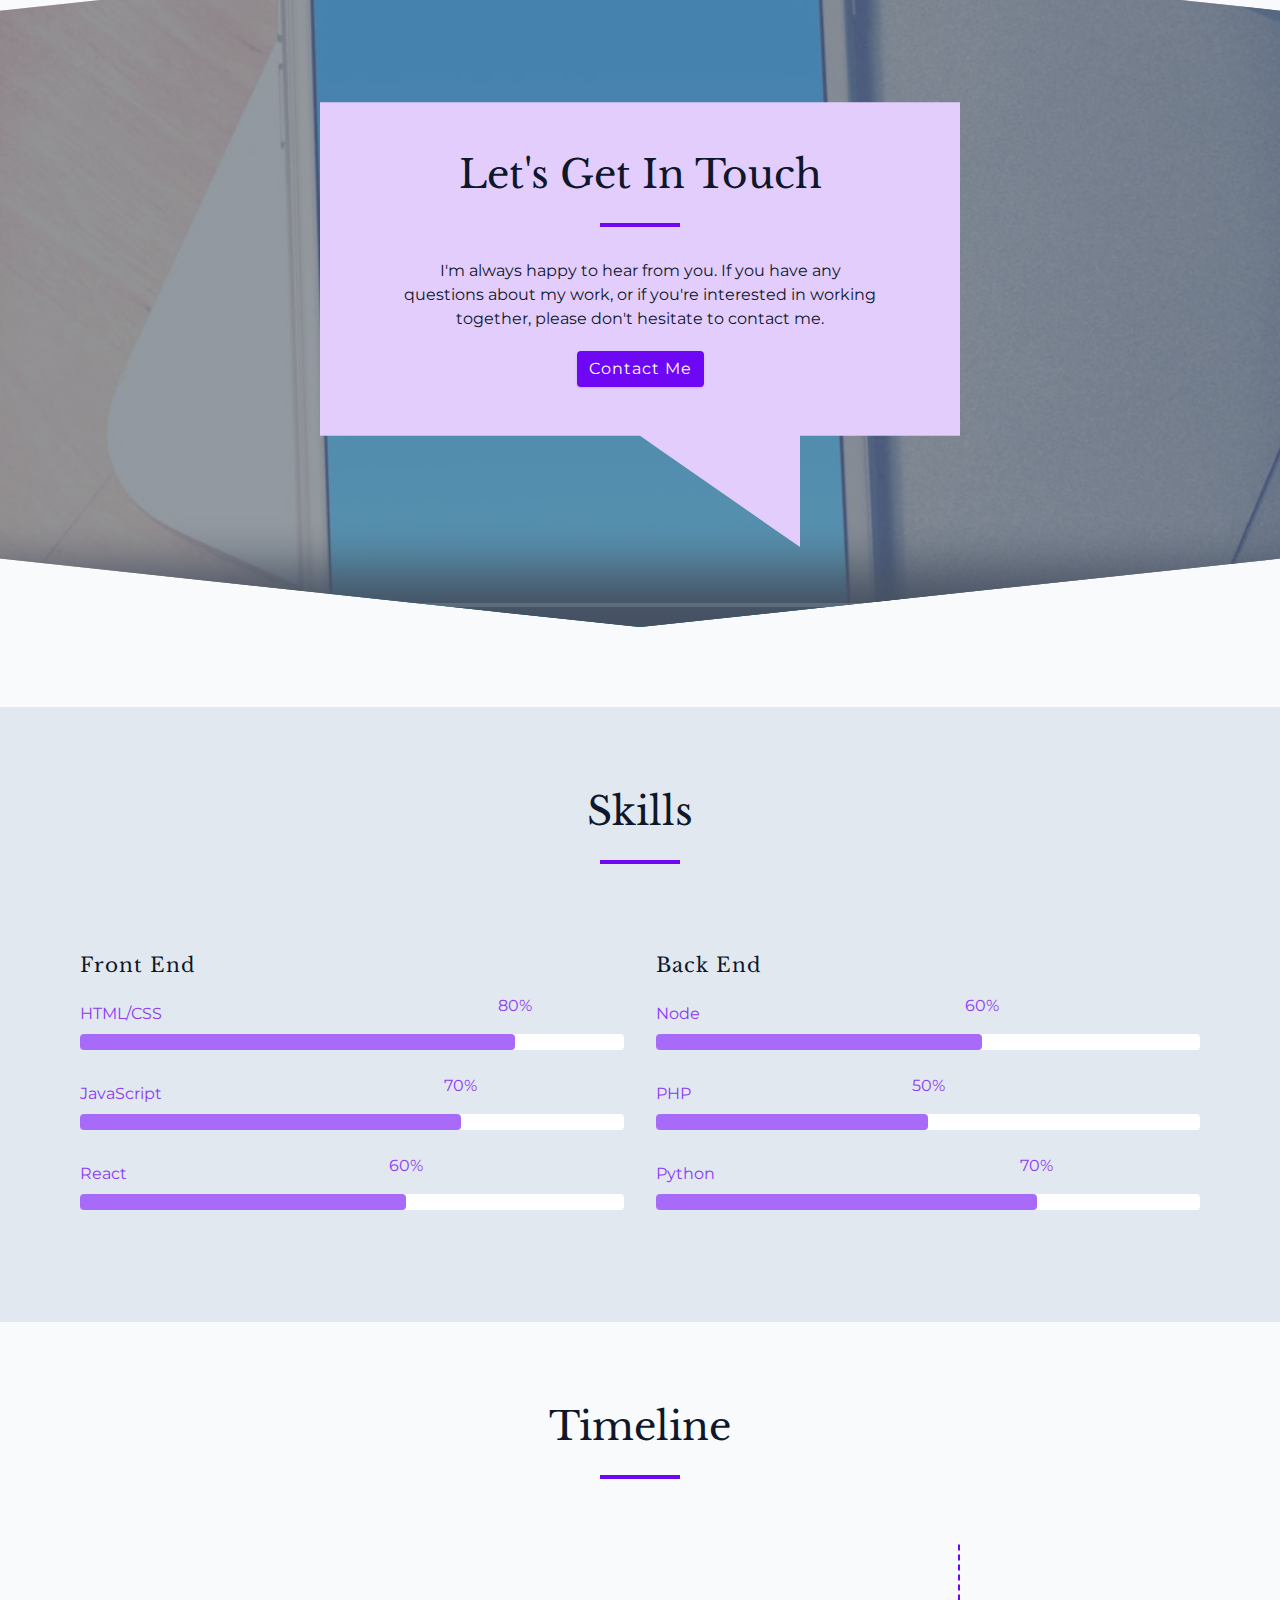
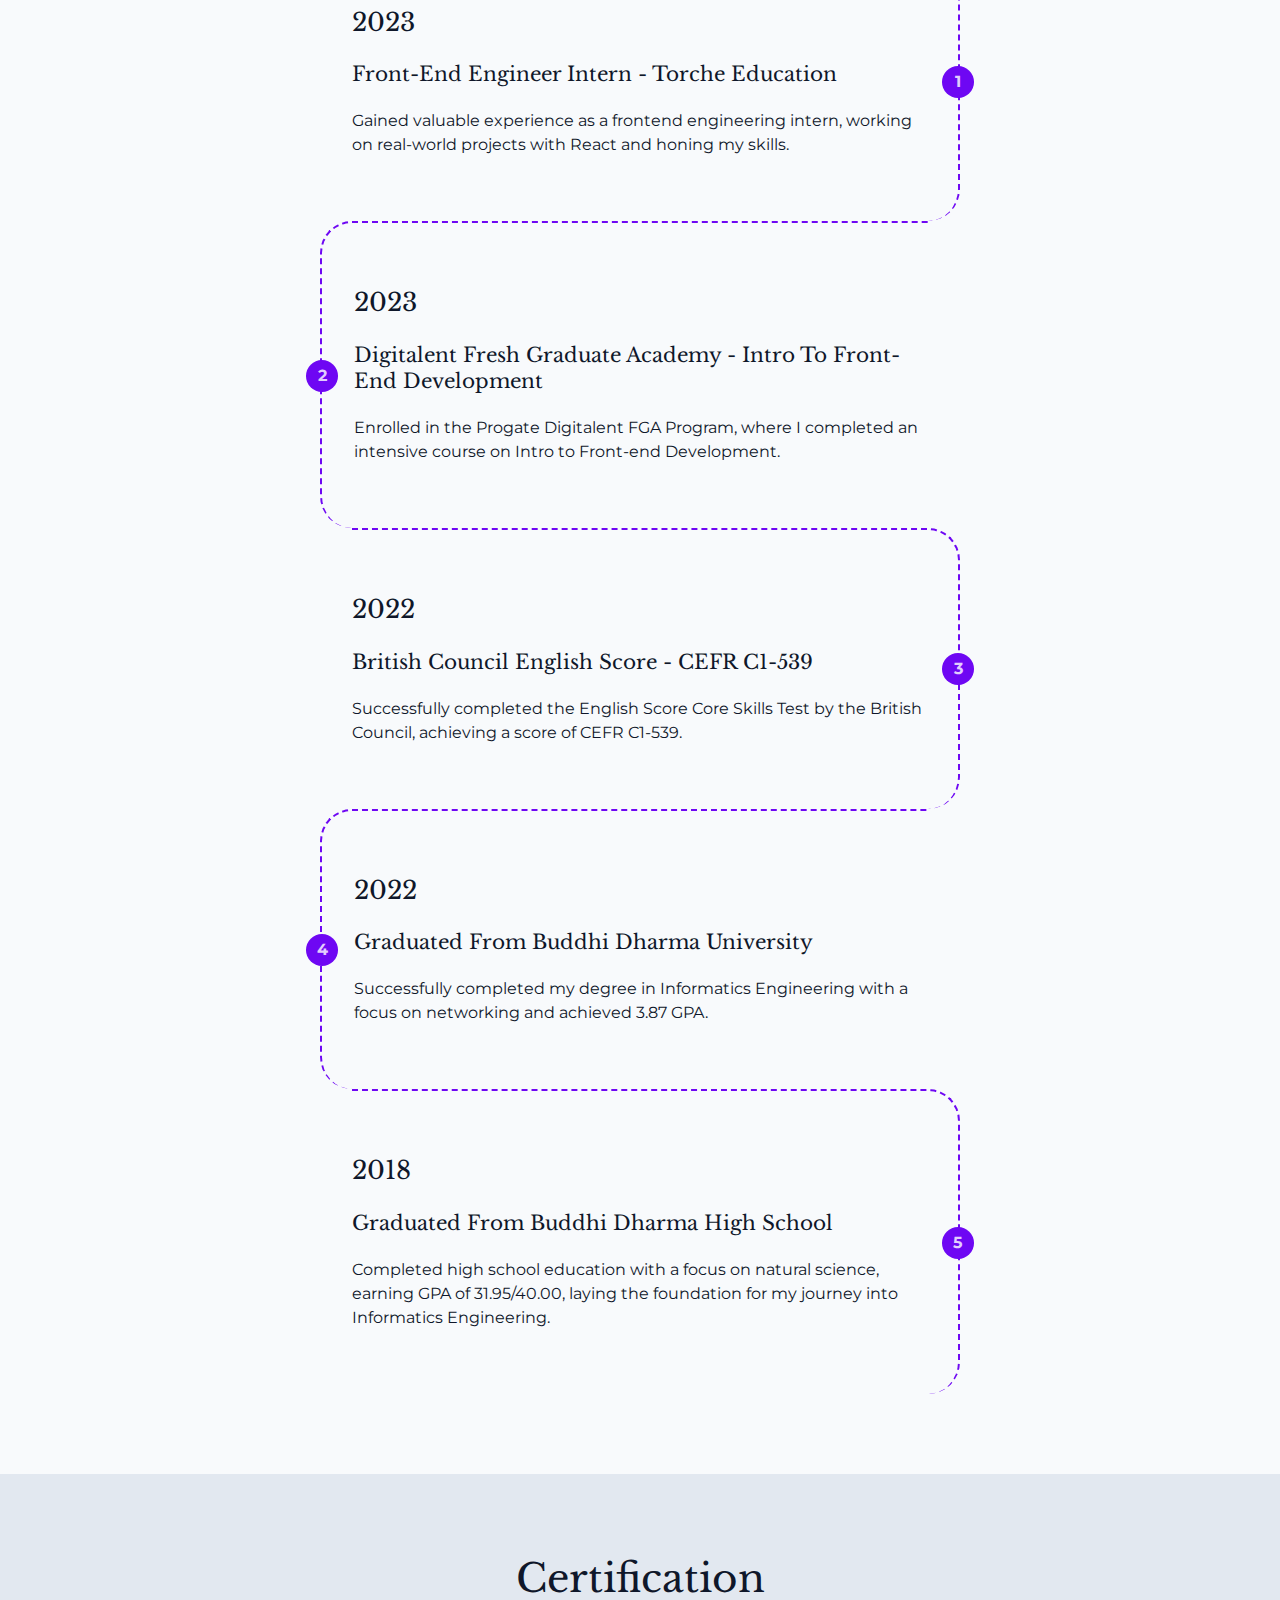
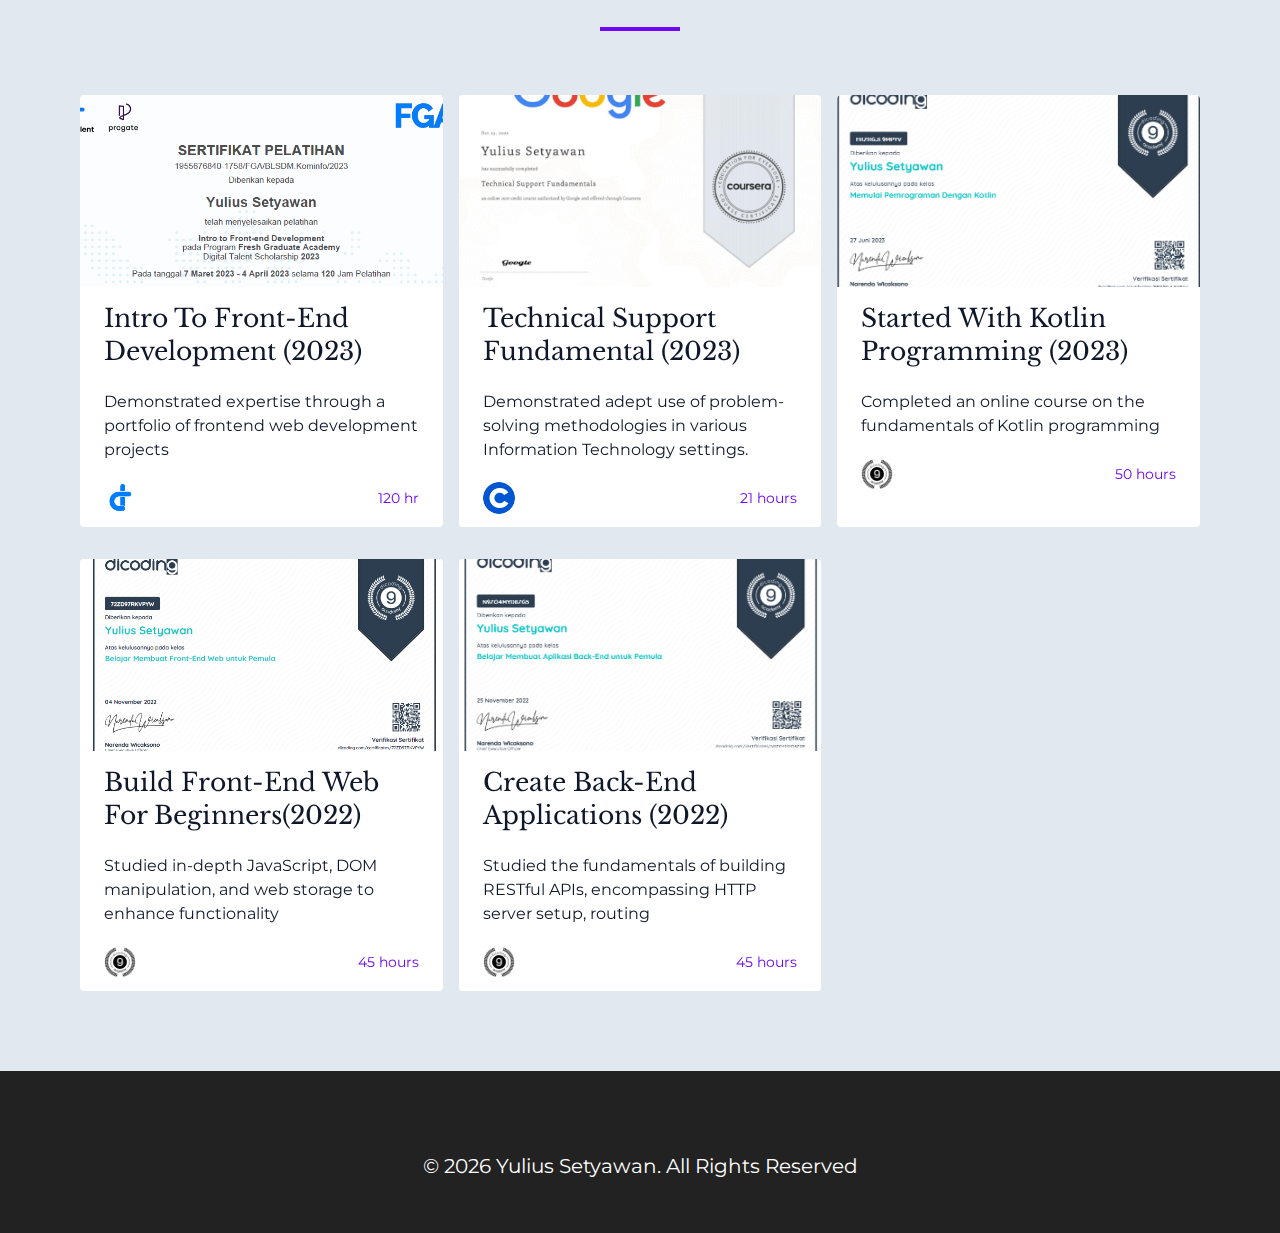
==== commit 749b3e44: "add portfolio project" ====
--- a/index.html
+++ b/index.html
@@ -206,22 +206,24 @@
     <!--end of section title -->
     <div class="section-center projects-center">
       <!-- single project -->
-      <a href="projects.html" class="project-1">
-        <article class="project"> <img src="./images/project-1.jpeg" alt="single project" class="project-img" />
+      <a href="project.html" class="project-1">
+        <article class="project"> <img src="./images/projects/lingolift.png" alt="single project" class="project-img" />
           <div class="project-info">
-            <h4>project title</h4>
-            <p>client name</p>
+            <h4>LingoLift</h4>
+            <p>UX Design</p>
+            <p>Digitalent Kominfo</p>
           </div>
         </article>
       </a>
       <!-- end of single project -->
       <!-- single project -->
-      <a href="projects.html" class="project-2">
+      <a href="project.html" class="project-2">
         <article class="project">
-          <img class="project-img" src="./images/project-2.jpeg" alt="single project">
+          <img class="project-img" src="./images/projects/codementor.png" alt="single project">
           <div class="project-info">
-            <h4>project title</h4>
-            <p>client name</p>
+            <h4>codementor</h4>
+            <p>UX Design</p>
+            <p>Digitalent Kominfo</p>
           </div>
         </article>
       </a>
@@ -229,21 +231,22 @@
       <!-- single project -->
       <a href="projects.html" class="project-3">
         <article class="project">
-          <img src="./images/project-3.jpeg" class="project-img" alt="single project">
+          <img src="./images/projects/sportify.png" class="project-img" alt="single project">
           <div class="project-info">
-            <h4>project title</h4>
-            <p>client name</p>
+            <h4>sportify</h4>
+            <p>UX Design</p>
+            <p>Digitalent Kominfo</p>
           </div>
         </article>
       </a>
       <!-- end of single project -->
       <!-- single project -->
-      <a href="projects.html" class="project-4">
+      <a href="project.html" class="project-4">
         <article class="project">
-          <img src="./images/project-4.jpeg" alt="single project" class="project-img">
+          <img src="./images/projects/explore-belitung.PNG" alt="single project" class="project-img">
           <div class="project-info">
-            <h4>project title</h4>
-            <p>client name</p>
+            <h4>explore belitung</h4>
+            <p>Front-end Portfolio</p>
           </div>
         </article>
       </a>
@@ -256,7 +259,7 @@
 
   <!-- connect -->
   <section class="connect" id="connect">
-    <video controls autoplay muted loop class="video-container" poster="./images/project-1.jpeg">
+    <video controls autoplay muted loop class="video-container" poster="./images/project-2.jpeg">
       <!-- because in sense eventually there would be more format, so don't go for src directly in video tag -->
       <source src="./videos/connect.mp4" type="video/mp4" /> Sorry, your browser doesn't support embedded videos
     </video>
@@ -460,7 +463,8 @@
         </div>
         <!-- card back  -->
         <div class="card-side card-back">
-          <a href="https://www.coursera.org/account/accomplishments/verify/QDZUBVD5KJVJ?utm_source=link&utm_medium=certificate&utm_content=cert_image&utm_campaign=sharing_cta&utm_product=course" target="_blank" class="btn">read more</a>
+          <a href="https://www.coursera.org/account/accomplishments/verify/QDZUBVD5KJVJ?utm_source=link&utm_medium=certificate&utm_content=cert_image&utm_campaign=sharing_cta&utm_product=course"
+            target="_blank" class="btn">read more</a>
         </div>
       </div>
       <!-- end of single article -->
@@ -570,9 +574,9 @@
 
     <p>&copy; <span id="date"></span> yulius setyawan. all rights reserved</p>
   </footer>
+  <!-- end of footer -->
   <!-- back to top button -->
   <a href="#hero" class="scroll-link top-link"><i class="fas fa-arrow-up"></i></a>
-  <!-- end of footer -->
   <script src="./js/app.js"></script>
 </body>
 
--- a/css/styles.css
+++ b/css/styles.css
@@ -1062,10 +1062,13 @@
 .single-project {
   background: var(--primary-100);
   border-radius: var(--borderRadius);
+  box-shadow: var(--shadow-3);
 }
 .project-container img {
   border-top-left-radius: var(--borderRadius);
   border-top-right-radius: var(--borderRadius);
+  height: 15rem;
+  object-fit: cover;
 }
 .project-container {
   position: relative;
@@ -1085,6 +1088,10 @@
   color: var(--primary-100);
   border: 0.375rem solid var(--primary-100);
 }
+.project-icon:hover{
+  background: var(--primary-300);
+  color: var(--primary-800);
+}
 .project-details {
   padding: 2rem 1.5rem;
 }
@@ -1108,6 +1115,7 @@
 }
 .projects-page-center {
   display: grid;
+  gap: 2rem;
   grid-template-columns: repeat(auto-fill, minmax(330px, 1fr));
 }
 
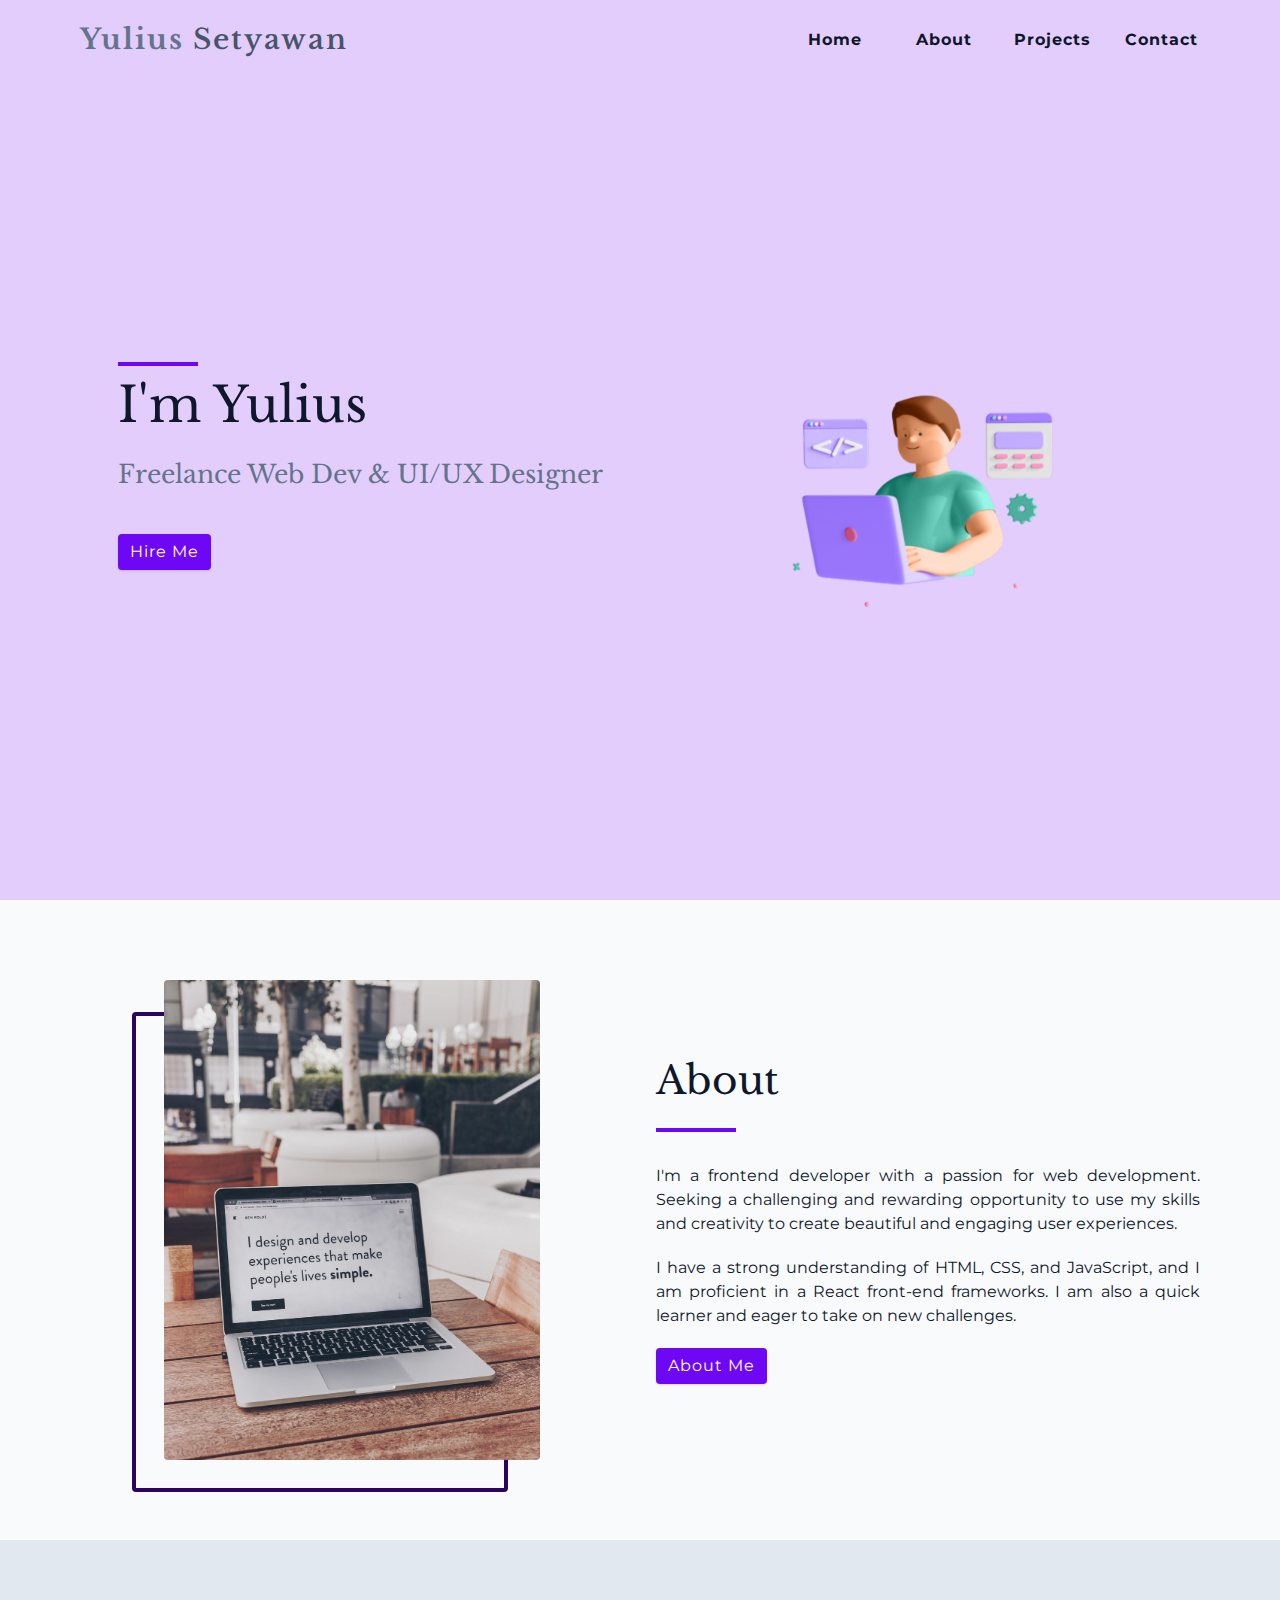
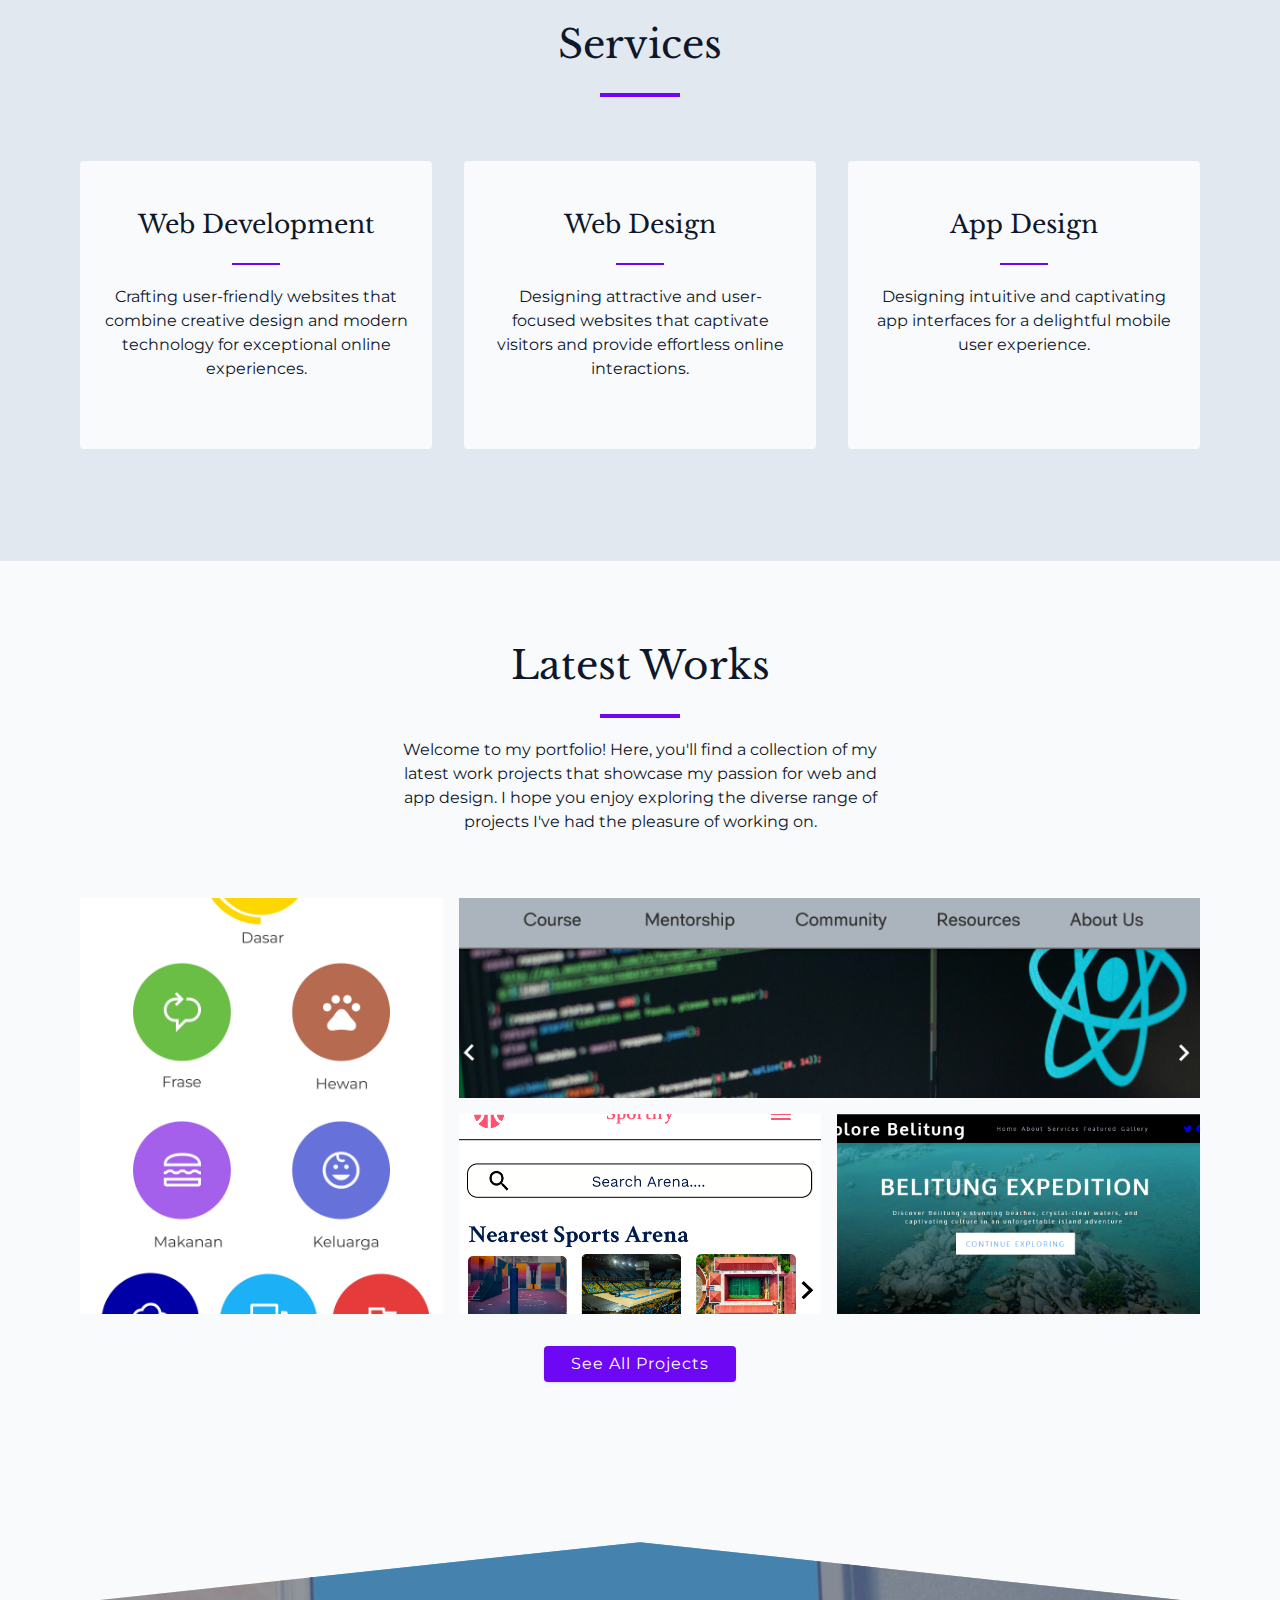
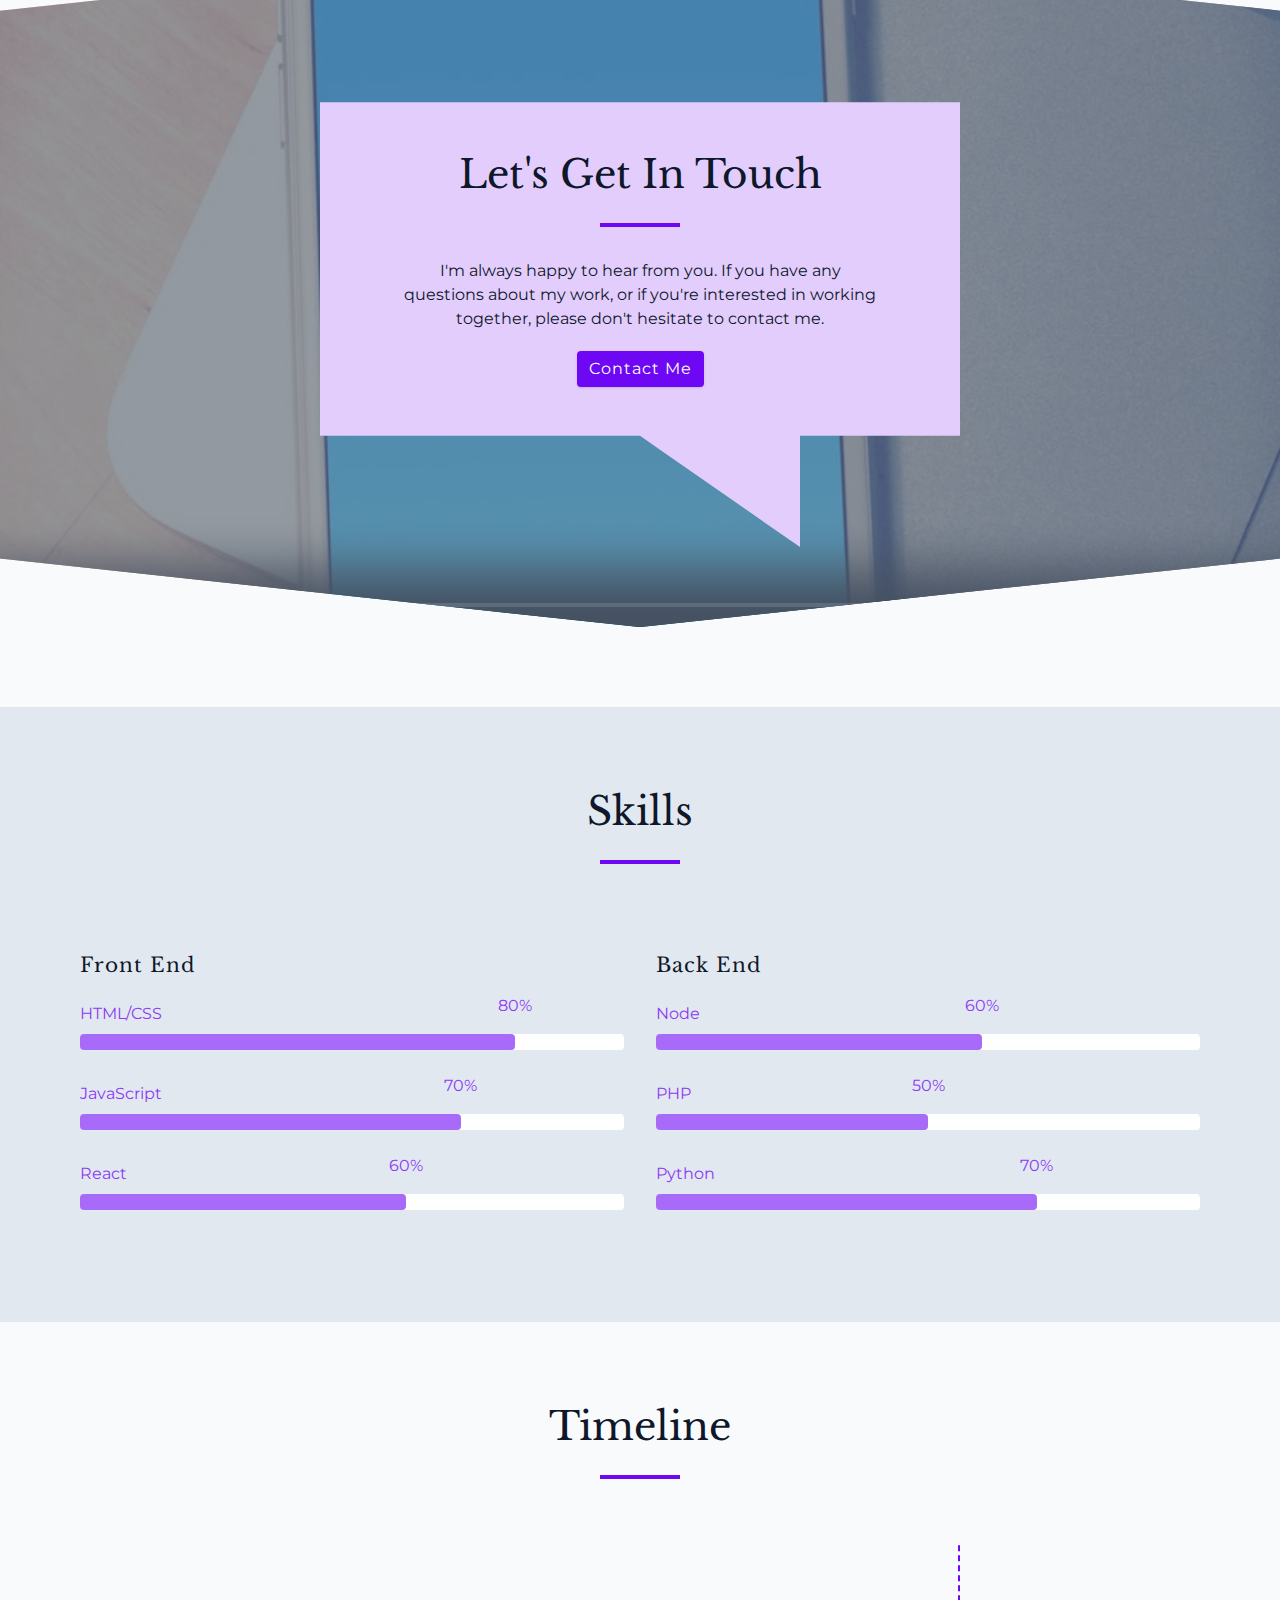
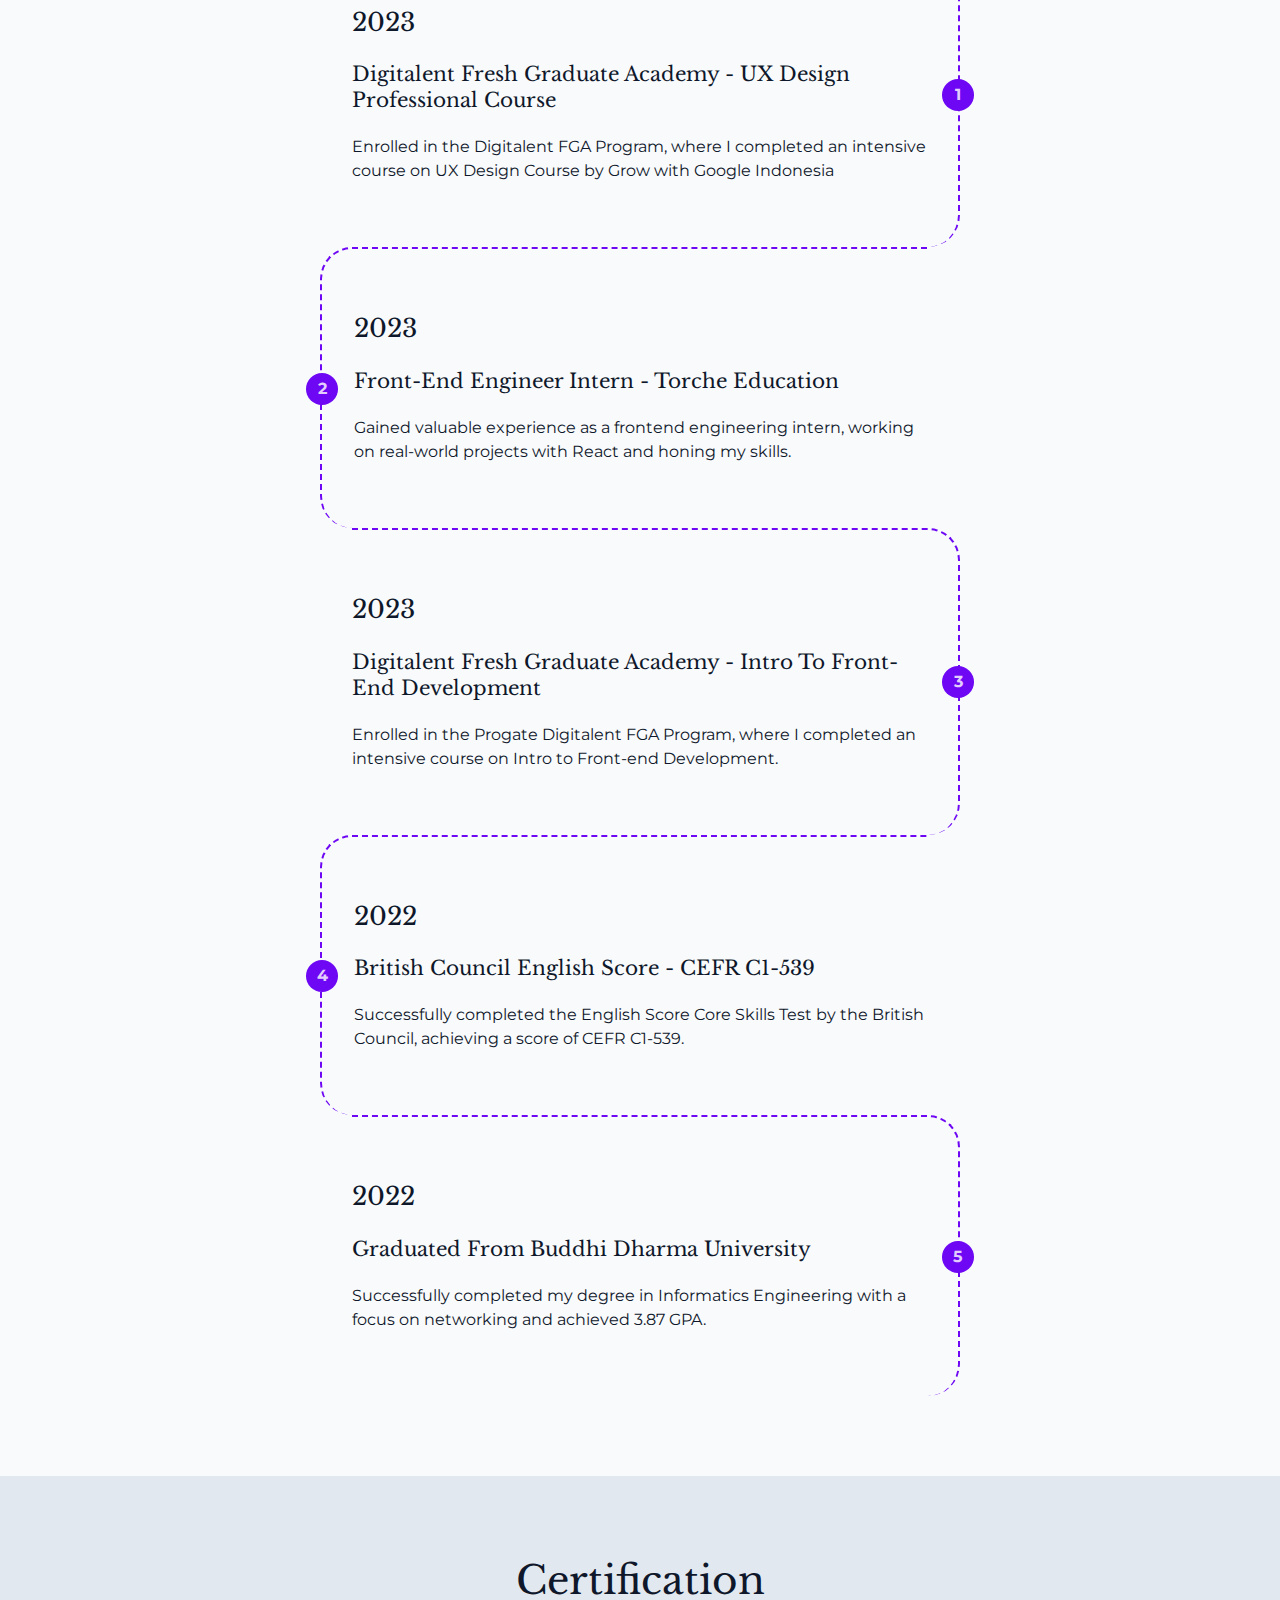
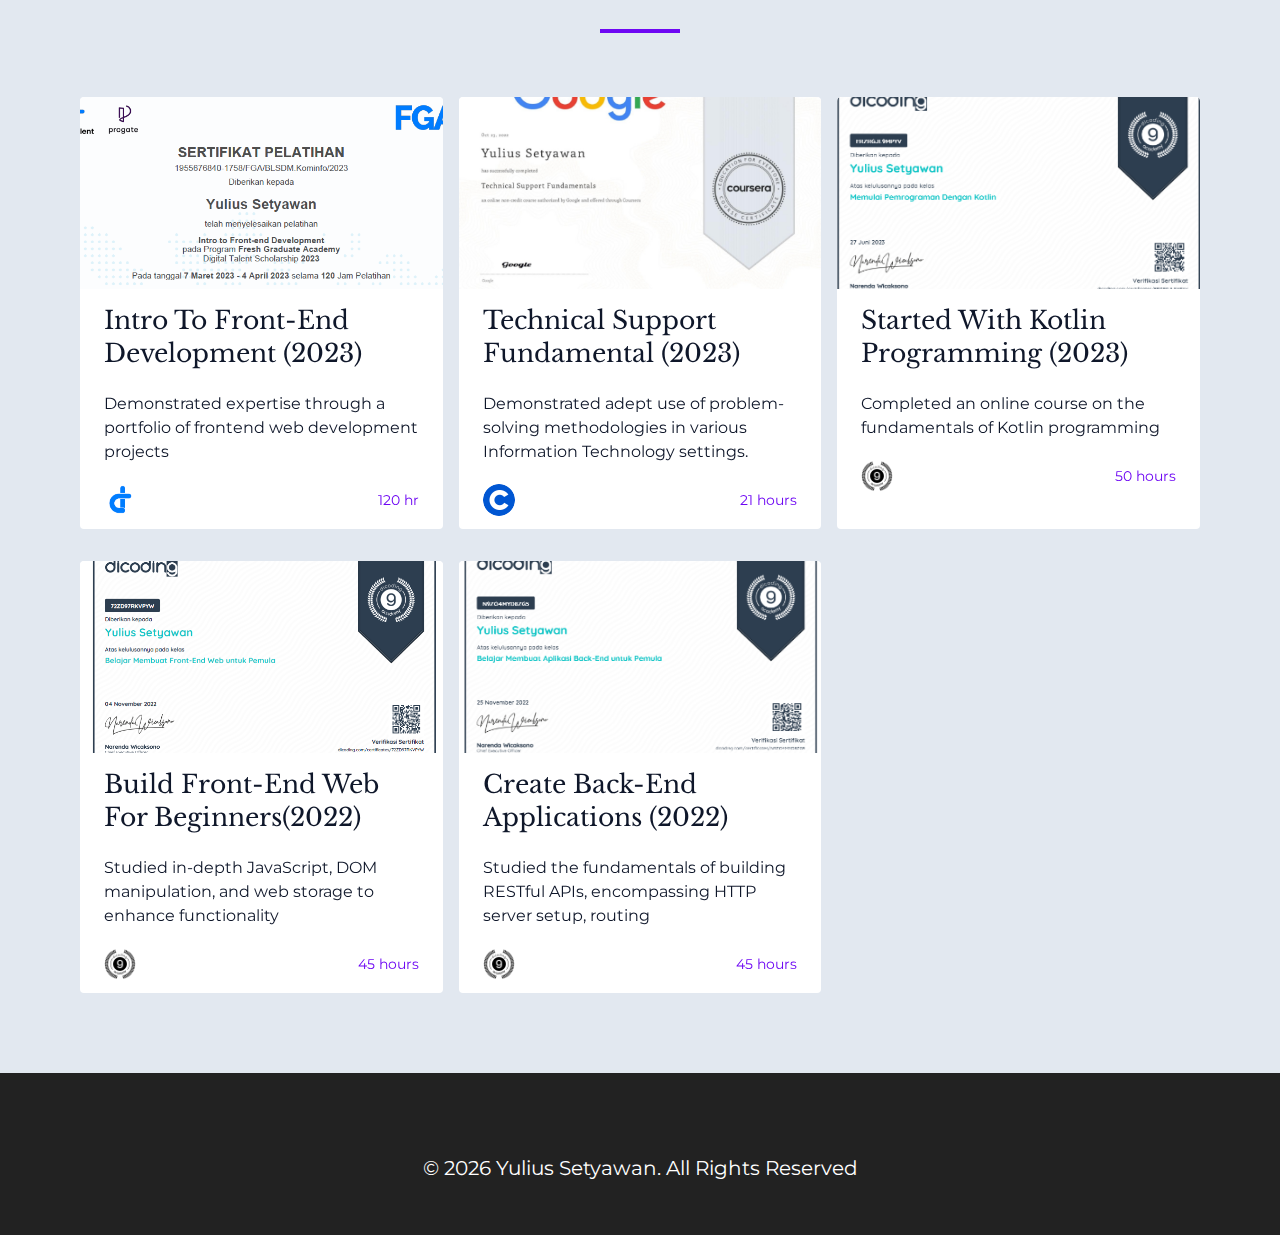
==== commit 5d6e5b60: "edit timeline section" ====
--- a/index.html
+++ b/index.html
@@ -362,13 +362,21 @@
     </div>
     <!-- end of section title -->
     <div class="section-center timeline-center">
+         <!-- single timeline item -->
+         <article class="timeline-item">
+          <h4>2023</h4>
+          <h5>Digitalent Fresh Graduate Academy - UX Design Professional Course</h5>
+          <p>Enrolled in the Digitalent FGA Program, where I completed an intensive course on UX Design Course by Grow with Google Indonesia</p>
+          <span class="number">1</span>
+        </article>
+        <!-- end of single timeline item -->
       <!-- single timeline item -->
       <article class="timeline-item">
         <h4>2023</h4>
         <h5>Front-end engineer intern - Torche Education</h5>
         <p>Gained valuable experience as a frontend engineering intern, working on real-world projects with React and
           honing my skills.</p>
-        <span class="number">1</span>
+        <span class="number">2</span>
       </article>
       <!-- end of single timeline item -->
       <!-- single timeline item -->
@@ -377,7 +385,7 @@
         <h5> Digitalent Fresh Graduate Academy - Intro to Front-end Development</h5>
         <p>Enrolled in the Progate Digitalent FGA Program, where I completed an intensive course on Intro to Front-end
           Development.</p>
-        <span class="number">2</span>
+        <span class="number">3</span>
       </article>
       <!-- end of single timeline item -->
       <!-- single timeline item -->
@@ -386,7 +394,7 @@
         <h5>British Council English Score - CEFR C1-539</h5>
         <p>Successfully completed the English Score Core Skills Test by the British Council, achieving a score of CEFR
           C1-539.</p>
-        <span class="number">3</span>
+        <span class="number">4</span>
       </article>
       <!-- end of single timeline item -->
       <!-- single timeline item -->
@@ -395,15 +403,6 @@
         <h5>graduated from buddhi dharma university</h5>
         <p>Successfully completed my degree in Informatics Engineering with a focus on networking and achieved 3.87 GPA.
         </p>
-        <span class="number">4</span>
-      </article>
-      <!-- end of single timeline item -->
-      <!-- single timeline item -->
-      <article class="timeline-item">
-        <h4>2018</h4>
-        <h5>graduated from buddhi dharma high school</h5>
-        <p>Completed high school education with a focus on natural science, earning GPA of 31.95/40.00, laying the
-          foundation for my journey into Informatics Engineering.</p>
         <span class="number">5</span>
       </article>
       <!-- end of single timeline item -->
